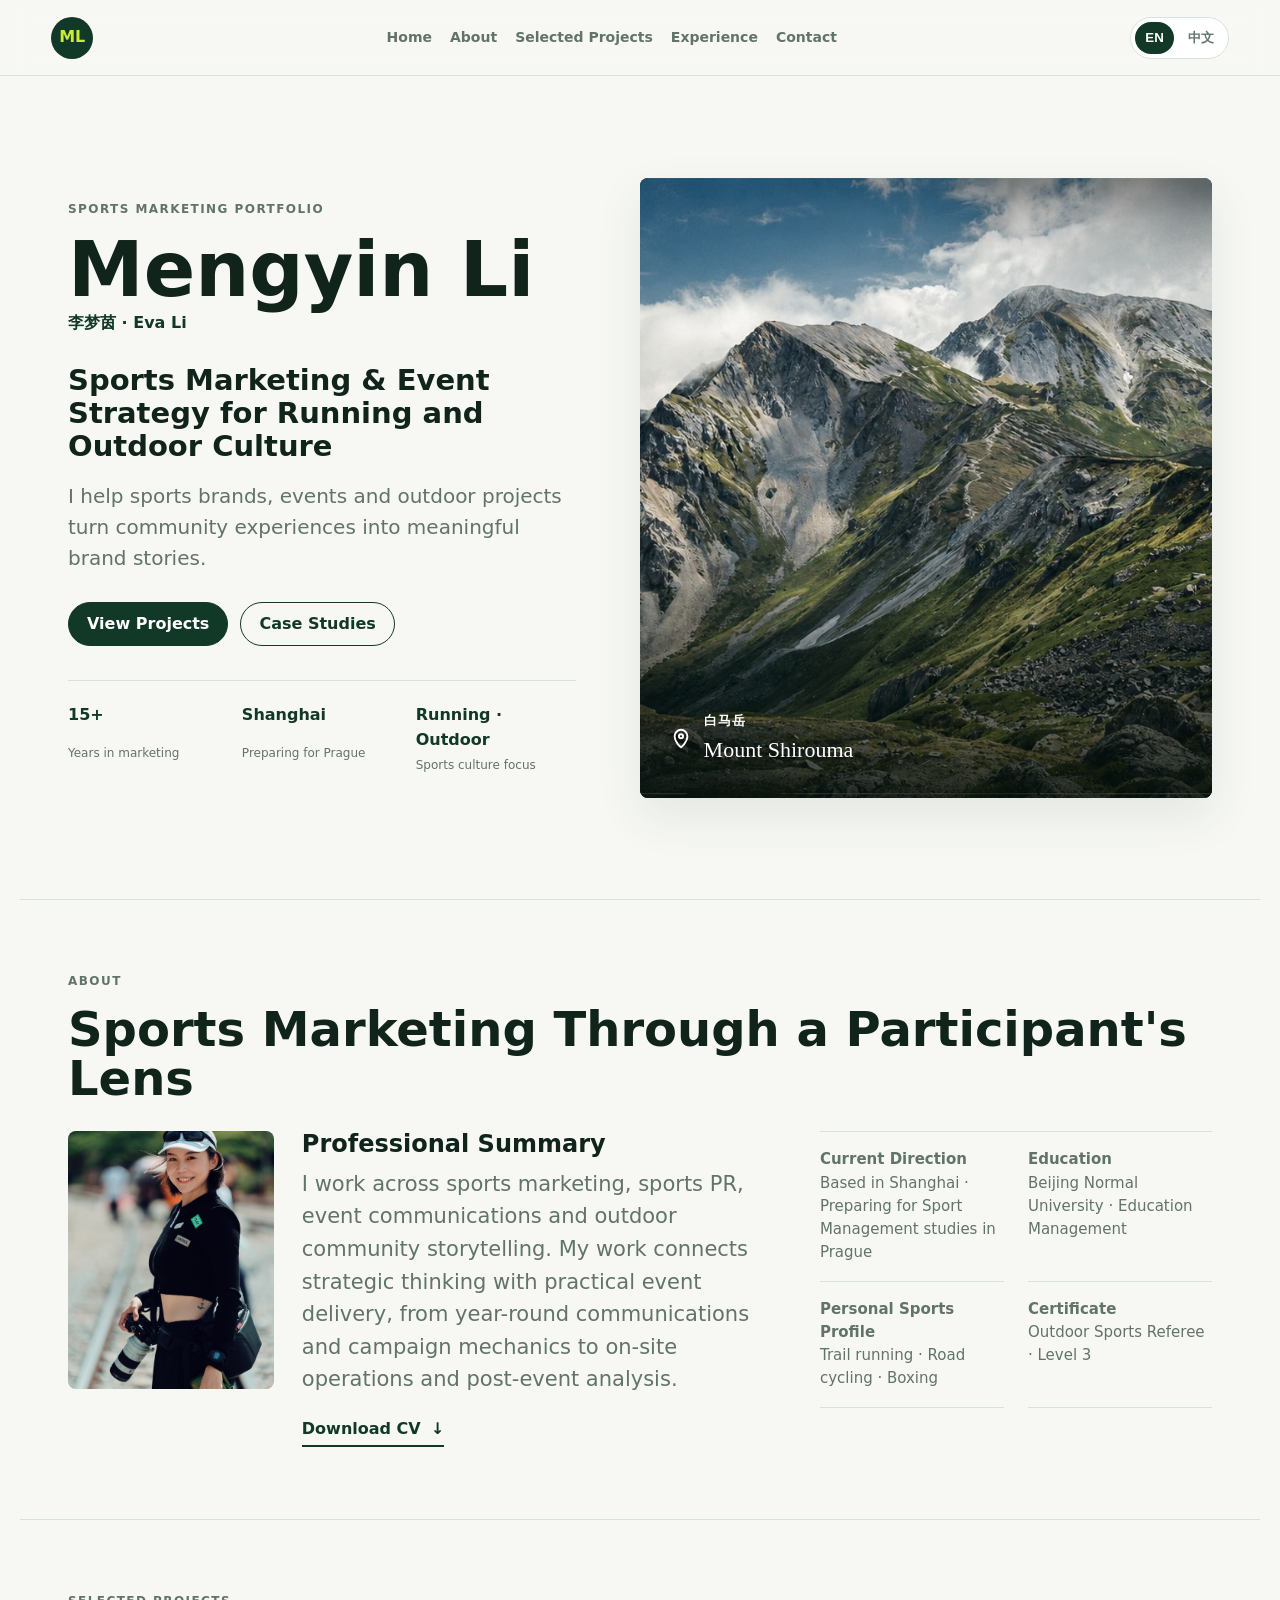
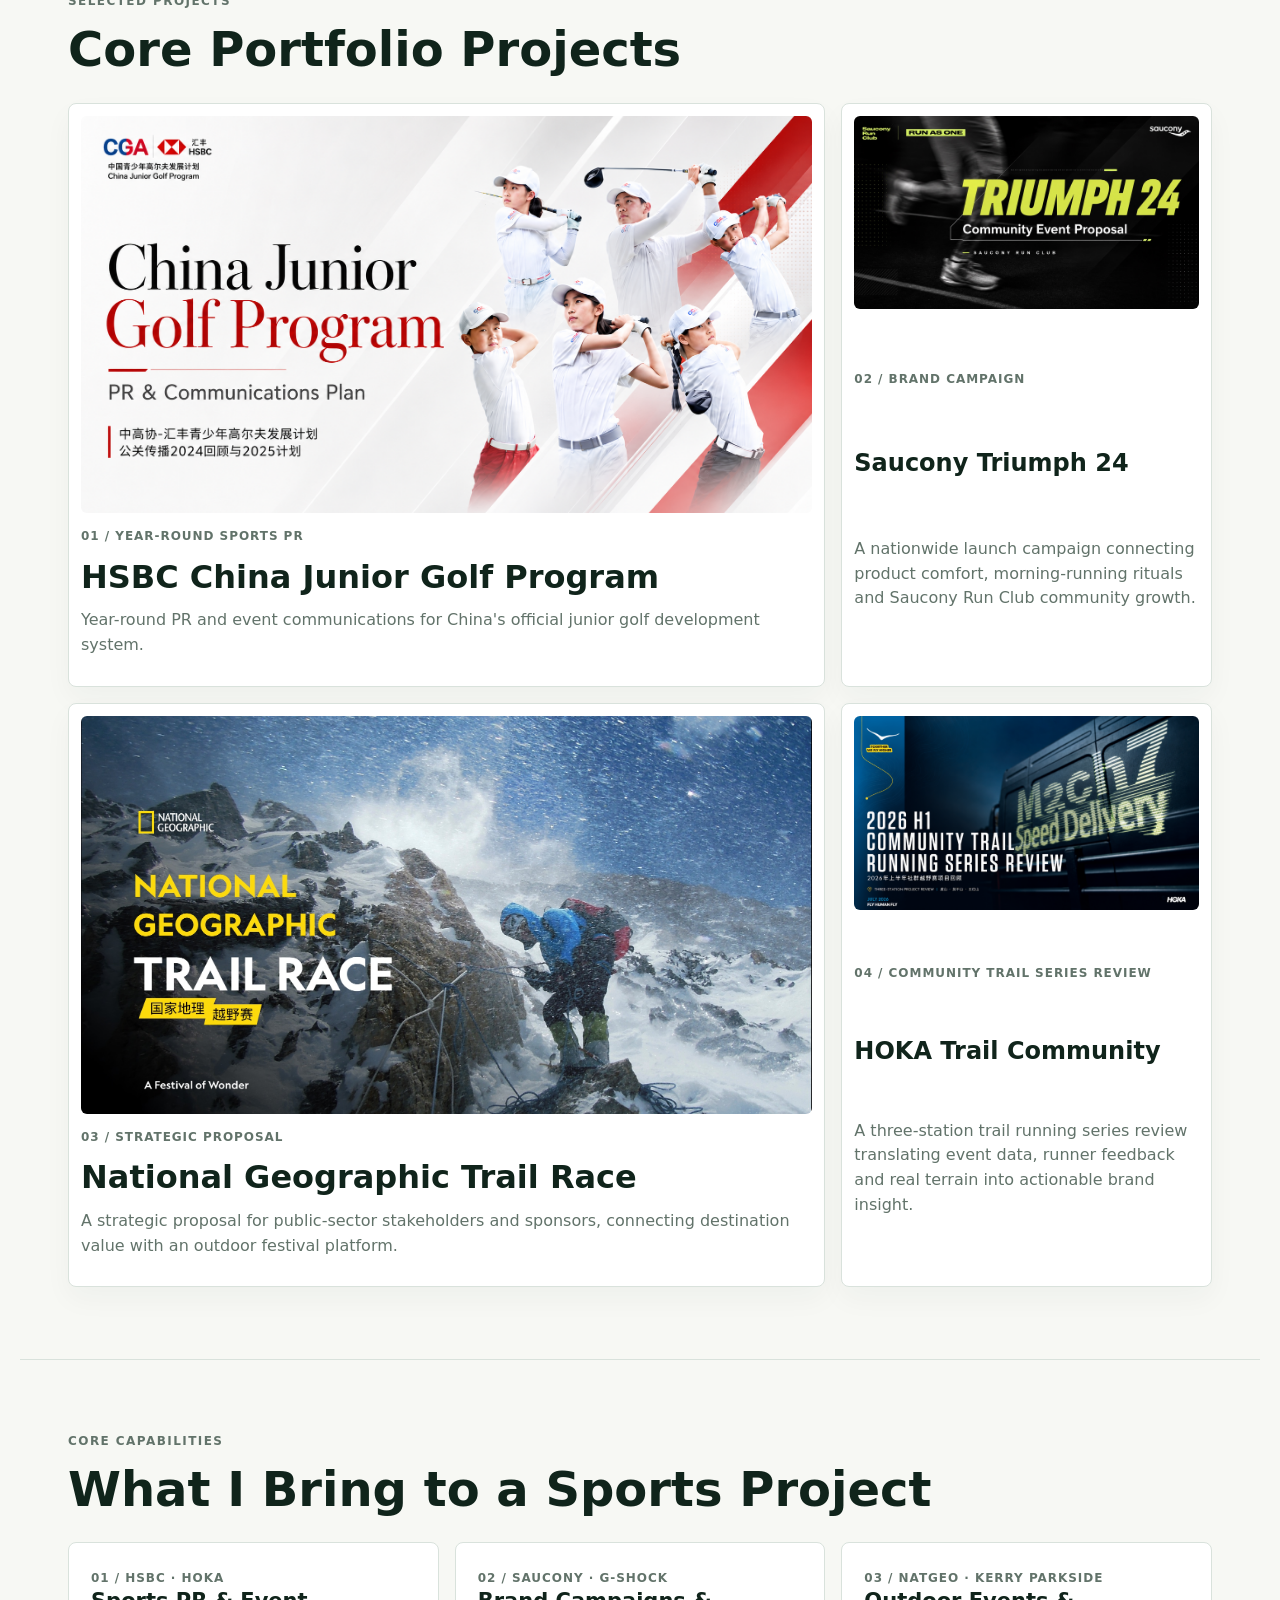
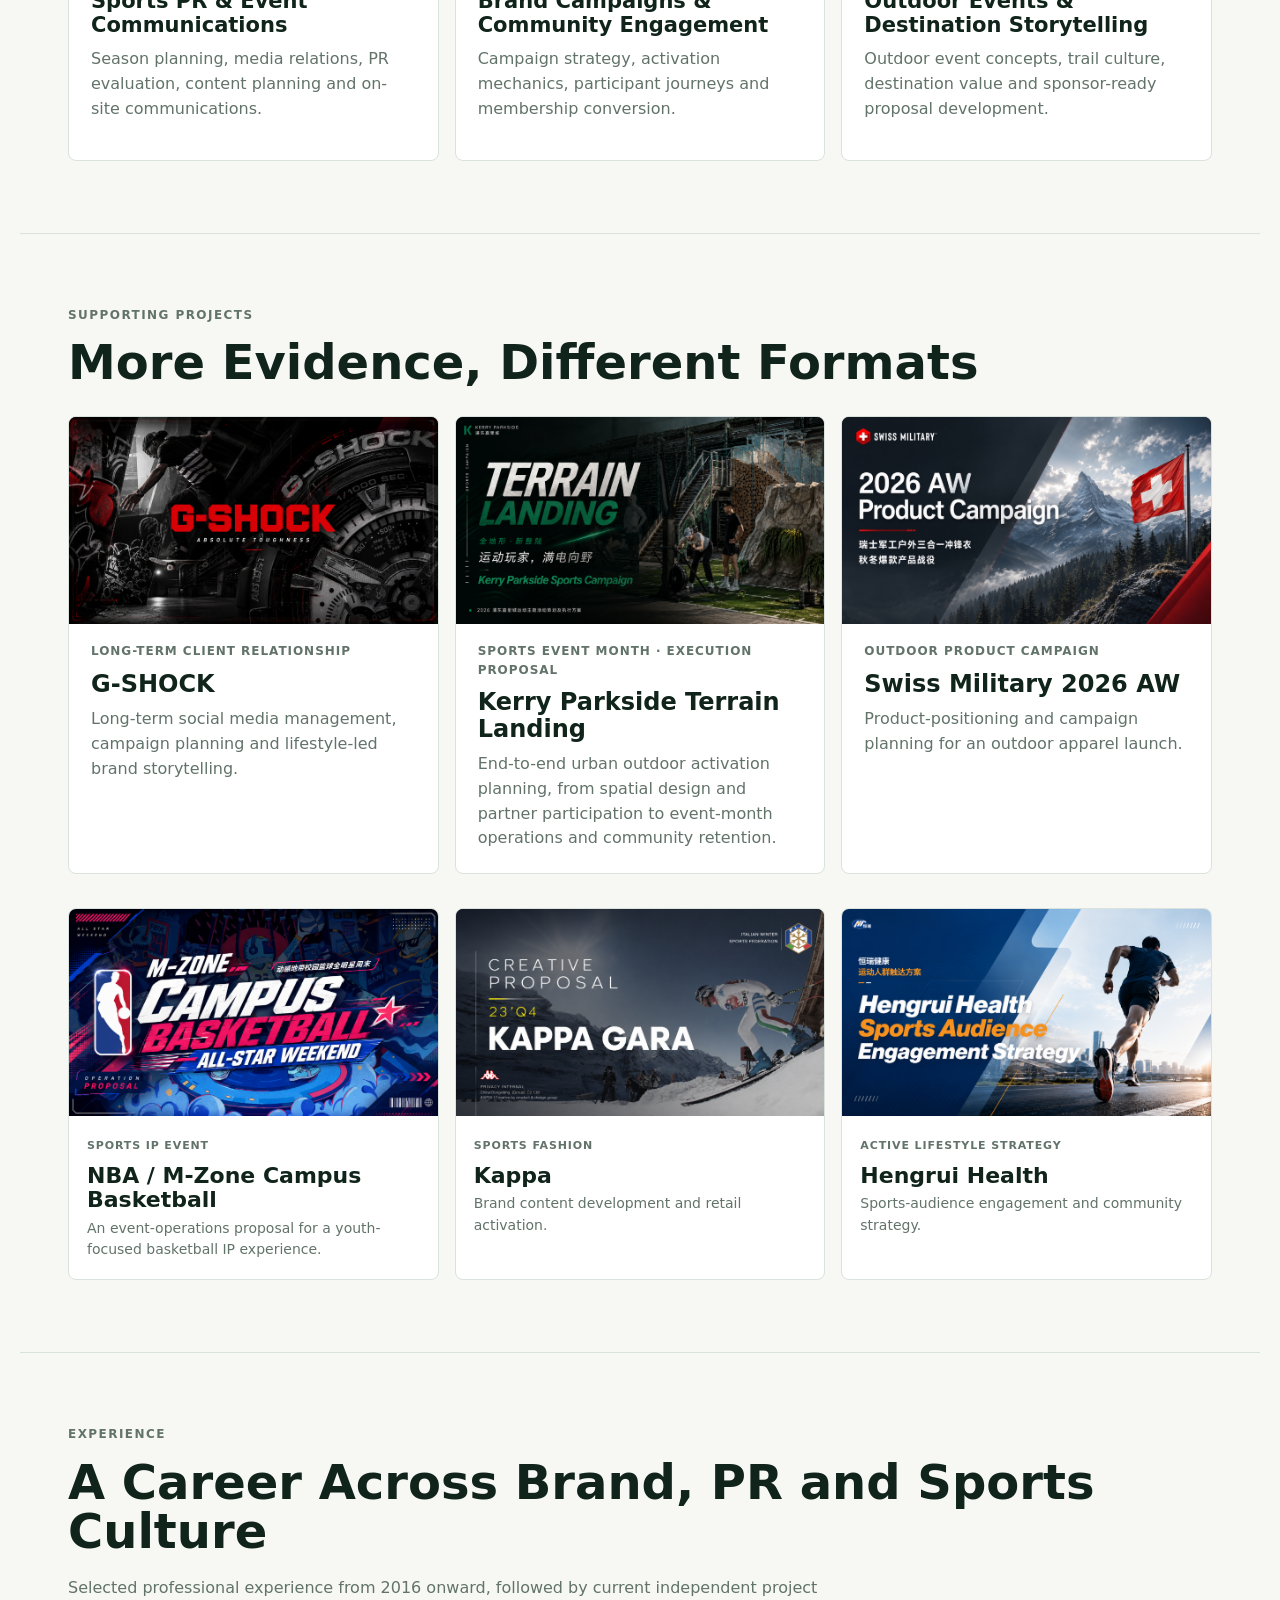
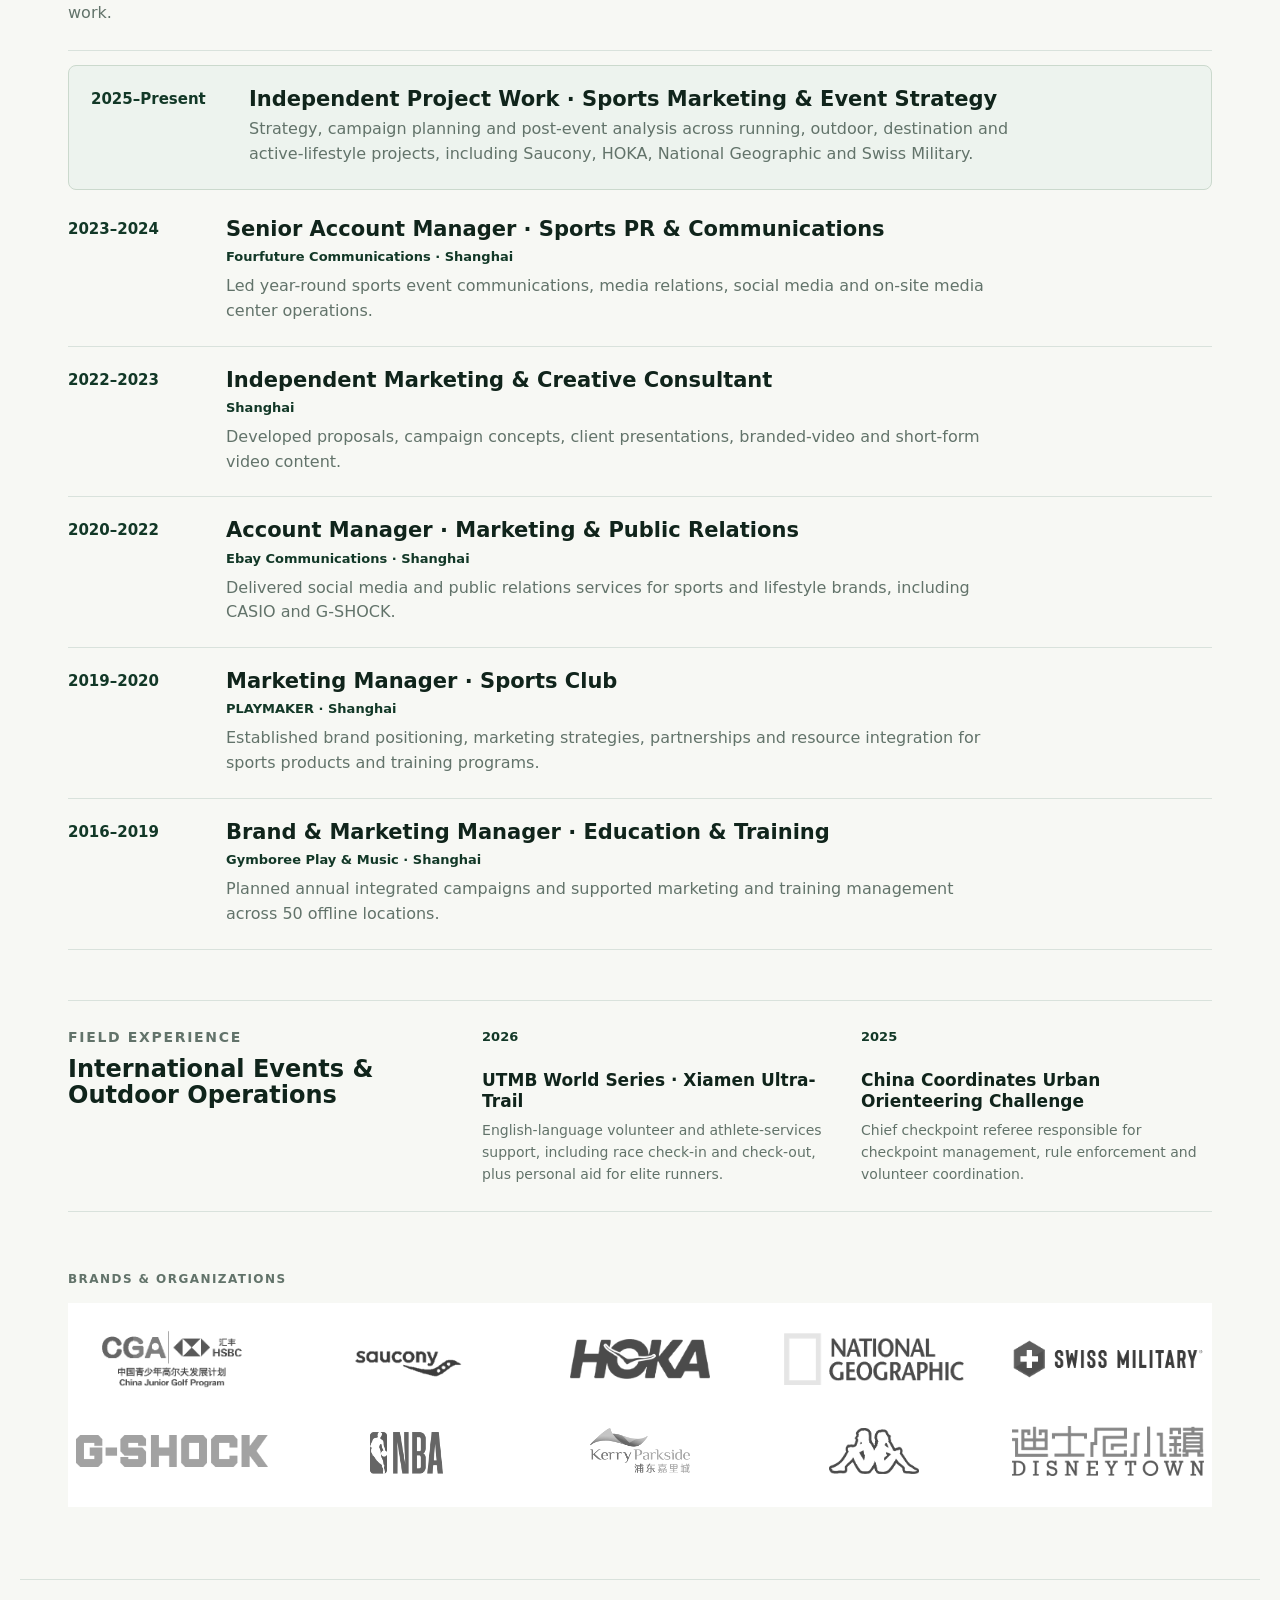
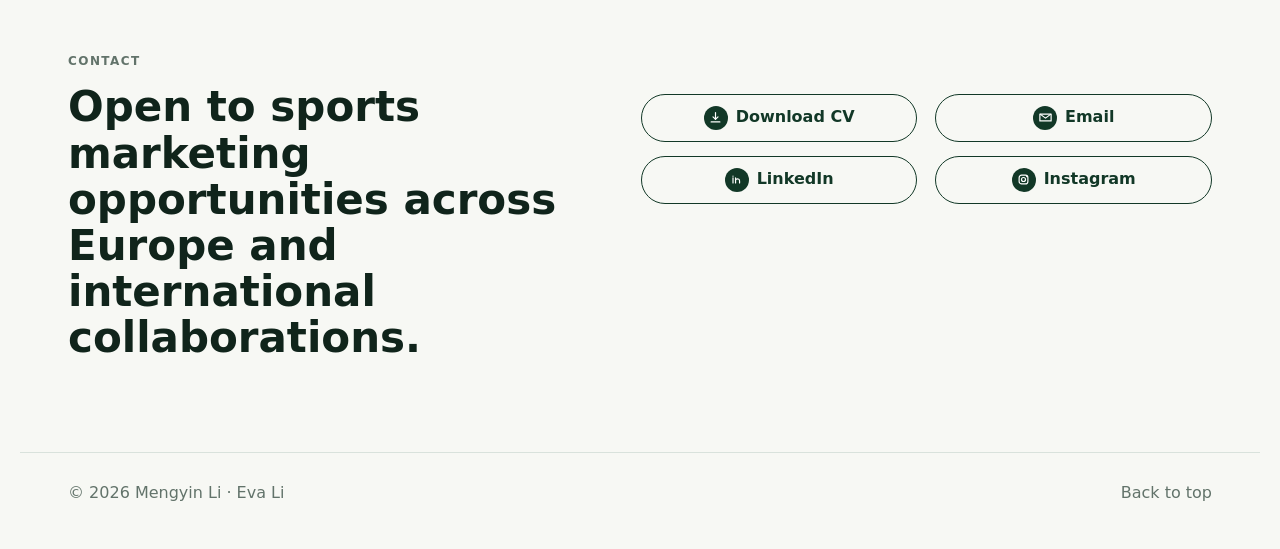
==== index.html @ 297772d2 "Publish sports marketing portfolio" ====
<!doctype html>
<html lang="en">
  <head>
    <meta charset="utf-8">
    <meta name="viewport" content="width=device-width, initial-scale=1">
    <title>Mengyin Li | Sports Marketing Portfolio</title>
    <meta name="description" content="Sports marketing and event strategy portfolio for Mengyin Li, focused on running, outdoor culture, sports PR and brand community storytelling.">
    <link rel="stylesheet" href="styles.css?v=polish21">
  </head>
  <body>
    <header class="site-header">
      <a class="brand" href="#home" aria-label="Mengyin Li portfolio home">ML</a>
      <nav class="nav" aria-label="Primary navigation">
        <a href="#home"><span class="lang-en-only">Home</span><span class="lang-zh-only">首页</span></a>
        <a href="#about"><span class="lang-en-only">About</span><span class="lang-zh-only">关于我</span></a>
        <a href="#projects"><span class="lang-en-only">Selected Projects</span><span class="lang-zh-only">精选项目</span></a>
        <a href="#experience"><span class="lang-en-only">Experience</span><span class="lang-zh-only">职业经历</span></a>
        <a href="#contact"><span class="lang-en-only">Contact</span><span class="lang-zh-only">联系</span></a>
      </nav>
      <div class="lang-switch" aria-label="Language switch">
        <button class="lang-button is-active" type="button" data-lang="en">EN</button>
        <button class="lang-button" type="button" data-lang="zh">中文</button>
      </div>
    </header>

    <main id="home">
      <section class="hero section">
        <div class="hero-copy">
          <p class="eyebrow lang-en-only">Sports Marketing Portfolio</p>
          <p class="eyebrow lang-zh-only">体育营销作品集</p>
          <h1 class="lang-en-only">Mengyin Li</h1>
          <h1 class="lang-zh-only">李梦茵</h1>
          <p class="name-alias lang-en-only">李梦茵 · Eva Li</p>
          <p class="name-alias lang-zh-only">Eva Li</p>
          <h2 class="lang-en-only">Sports Marketing &amp; Event Strategy for Running and Outdoor Culture</h2>
          <h2 class="lang-zh-only">面向跑步与户外文化的体育营销与赛事策略</h2>
          <p class="hero-intro lang-en-only">I help sports brands, events and outdoor projects turn community experiences into meaningful brand stories.</p>
          <p class="hero-intro lang-zh-only">我帮助体育品牌、赛事和户外项目，把社群体验转化为有意义的品牌故事。</p>
          <div class="hero-actions">
            <a class="button primary" href="#projects"><span class="lang-en-only">View Projects</span><span class="lang-zh-only">查看项目</span></a>
            <a class="button" href="case-studies.html"><span class="lang-en-only">Case Studies</span><span class="lang-zh-only">完整案例</span></a>
          </div>
          <div class="hero-facts" aria-label="Profile highlights">
            <span><strong>15+</strong><small class="lang-en-only">Years in marketing</small><small class="lang-zh-only">年营销传播经验</small></span>
            <span><strong class="lang-en-only">Shanghai</strong><strong class="lang-zh-only">上海</strong><small class="lang-en-only">Preparing for Prague</small><small class="lang-zh-only">准备前往布拉格</small></span>
            <span><strong class="lang-en-only">Running · Outdoor</strong><strong class="lang-zh-only">跑步 · 户外</strong><small class="lang-en-only">Sports culture focus</small><small class="lang-zh-only">体育文化方向</small></span>
          </div>
        </div>
        <div class="hero-visual" aria-label="Mount Shirouma outdoor landscape">
          <img src="assets/images/mount-shirouma-hero.jpg?v=shirouma-1" alt="Mountain landscape at Mount Shirouma">
          <div class="visual-location">
            <span class="location-pin" aria-hidden="true"><svg viewBox="0 0 24 24"><path d="M12 21s7-5.25 7-12A7 7 0 1 0 5 9c0 6.75 7 12 7 12Z"/><circle cx="12" cy="9" r="2.25"/></svg></span>
            <div><span>白马岳</span><strong>Mount Shirouma</strong></div>
          </div>
        </div>
      </section>

      <section class="section about" id="about">
        <div class="section-heading">
          <p class="eyebrow lang-en-only">About</p>
          <p class="eyebrow lang-zh-only">关于我</p>
          <h2 class="lang-en-only">Sports Marketing Through a Participant's Lens</h2>
          <h2 class="lang-zh-only">从参与者视角理解体育营销</h2>
        </div>
        <div class="about-grid">
          <figure class="about-portrait">
            <img src="assets/images/mengyin-li-portrait.jpg?v=outdoor-portrait1" alt="Mengyin Li outdoors wearing a running cap and carrying a camera">
          </figure>
          <div class="about-summary">
            <h3 class="lang-en-only">Professional Summary</h3><h3 class="lang-zh-only">职业简介</h3>
            <p class="lang-en-only">I work across sports marketing, sports PR, event communications and outdoor community storytelling. My work connects strategic thinking with practical event delivery, from year-round communications and campaign mechanics to on-site operations and post-event analysis.</p>
            <p class="lang-zh-only">我的工作覆盖体育营销、体育公关、赛事传播和户外社群叙事。我擅长把策略思考与真实活动体验连接起来，从全年传播规划、活动机制，到现场执行支持与赛后复盘分析。</p>
            <a class="text-link" href="assets/documents/Mengyin_Li_CV.pdf" download><span class="lang-en-only">Download CV</span><span class="lang-zh-only">下载英文 CV</span><span aria-hidden="true">↓</span></a>
          </div>
          <div class="profile-notes">
            <p><strong class="lang-en-only">Current Direction</strong><strong class="lang-zh-only">当前方向</strong><br><span class="lang-en-only">Based in Shanghai · Preparing for Sport Management studies in Prague</span><span class="lang-zh-only">目前常驻上海 · 准备赴布拉格攻读体育管理</span></p>
            <p><strong class="lang-en-only">Education</strong><strong class="lang-zh-only">教育背景</strong><br><span class="lang-en-only">Beijing Normal University · Education Management</span><span class="lang-zh-only">北京师范大学 · 教育管理</span></p>
            <p><strong class="lang-en-only">Personal Sports Profile</strong><strong class="lang-zh-only">个人运动档案</strong><br><span class="lang-en-only">Trail running · Road cycling · Boxing</span><span class="lang-zh-only">越野跑 · 公路骑行 · 拳击</span></p>
            <p><strong class="lang-en-only">Certificate</strong><strong class="lang-zh-only">专业证书</strong><br><span class="lang-en-only">Outdoor Sports Referee · Level 3</span><span class="lang-zh-only">三级户外运动裁判员</span></p>
          </div>
        </div>
      </section>

      <section class="section projects" id="projects">
        <div class="section-heading">
          <p class="eyebrow lang-en-only">Selected Projects</p>
          <p class="eyebrow lang-zh-only">精选项目</p>
          <h2 class="lang-en-only">Core Portfolio Projects</h2>
          <h2 class="lang-zh-only">核心作品项目</h2>
        </div>
        <div class="project-grid">
          <a class="project-card project-featured" href="case-studies.html#hsbc">
            <img class="project-visual" src="assets/covers/hsbc-junior-golf.png?v=hsbc-cover-2" alt="HSBC China Junior Golf Program PR and Communications Plan cover">
            <div class="project-meta">01 / Year-round Sports PR</div>
            <h3>HSBC China Junior Golf Program</h3>
            <p class="lang-en-only">Year-round PR and event communications for China's official junior golf development system.</p>
            <p class="lang-zh-only">围绕中国官方青少年高尔夫人才培养体系的全年公关与赛事传播。</p>
          </a>
          <a class="project-card project-compact" href="case-studies.html#saucony">
            <img class="project-visual" src="assets/covers/saucony-triumph-24.jpg" alt="Saucony Triumph 24 community event proposal cover">
            <div class="project-meta">02 / Brand Campaign</div>
            <h3>Saucony Triumph 24</h3>
            <p class="lang-en-only">A nationwide launch campaign connecting product comfort, morning-running rituals and Saucony Run Club community growth.</p>
            <p class="lang-zh-only">围绕新品上市，把舒适产品利益、晨跑和城市社群激活连接起来。</p>
          </a>
          <a class="project-card project-featured" href="case-studies.html#natgeo">
            <img class="project-visual" src="assets/covers/natgeo-trail-race.jpg" alt="National Geographic Trail Race proposal cover">
            <div class="project-meta">03 / Strategic Proposal</div>
            <h3>National Geographic Trail Race</h3>
            <p class="lang-en-only">A strategic proposal for public-sector stakeholders and sponsors, connecting destination value with an outdoor festival platform.</p>
            <p class="lang-zh-only">面向政府与潜在赞助商的概念提案，连接目的地价值和户外节 IP。</p>
          </a>
          <a class="project-card project-compact" href="case-studies.html#hoka">
            <img class="project-visual" src="assets/covers/hoka-trail-community.jpg?v=hoka-0727" alt="HOKA 2026 H1 Community Trail Running Series Review cover">
            <div class="project-meta">04 / Community Trail Series Review</div>
            <h3>HOKA Trail Community</h3>
            <p class="lang-en-only">A three-station trail running series review translating event data, runner feedback and real terrain into actionable brand insight.</p>
            <p class="lang-zh-only">三站越野跑系列复盘，把数据、跑者反馈与真实赛道体验转化为可执行的品牌洞察。</p>
          </a>
        </div>
      </section>

      <section class="section focus">
        <div class="section-heading compact-heading">
          <p class="eyebrow lang-en-only">Core Capabilities</p>
          <p class="eyebrow lang-zh-only">核心能力</p>
          <h2 class="lang-en-only">What I Bring to a Sports Project</h2>
          <h2 class="lang-zh-only">我能为体育项目贡献什么</h2>
        </div>
        <div class="focus-grid">
          <article>
            <span>01 / HSBC · HOKA</span>
            <h3 class="lang-en-only">Sports PR &amp; Event Communications</h3>
            <h3 class="lang-zh-only">体育公关与赛事传播</h3>
            <p class="lang-en-only">Season planning, media relations, PR evaluation, content planning and on-site communications.</p>
            <p class="lang-zh-only">赛季传播规划、媒体服务、PR 复盘、内容策划和赛事现场传播。</p>
          </article>
          <article>
            <span>02 / SAUCONY · G-SHOCK</span>
            <h3 class="lang-en-only">Brand Campaigns &amp; Community Engagement</h3>
            <h3 class="lang-zh-only">品牌 Campaign 与社群激活</h3>
            <p class="lang-en-only">Campaign strategy, activation mechanics, participant journeys and membership conversion.</p>
            <p class="lang-zh-only">Campaign 逻辑、活动机制、参与者旅程和会员转化思路。</p>
          </article>
          <article>
            <span>03 / NATGEO · KERRY PARKSIDE</span>
            <h3 class="lang-en-only">Outdoor Events &amp; Destination Storytelling</h3>
            <h3 class="lang-zh-only">户外活动与目的地叙事</h3>
            <p class="lang-en-only">Outdoor event concepts, trail culture, destination value and sponsor-ready proposal development.</p>
            <p class="lang-zh-only">户外活动概念、越野文化、目的地价值和赞助商提案逻辑。</p>
          </article>
        </div>
      </section>

      <section class="section supporting">
        <div class="section-heading">
          <p class="eyebrow lang-en-only">Supporting Projects</p>
          <p class="eyebrow lang-zh-only">补充项目</p>
          <h2 class="lang-en-only">More Evidence, Different Formats</h2>
          <h2 class="lang-zh-only">更多项目证据与能力延展</h2>
        </div>
        <div class="snapshot-grid">
          <article class="snapshot-card">
            <img class="snapshot-visual" src="assets/covers/gshock-social-campaign.png?v=gshock-3" alt="G-SHOCK social campaign event visual">
            <span class="lang-en-only">Long-Term Client Relationship</span><span class="lang-zh-only">长期客户服务</span>
            <h3>G-SHOCK</h3>
            <p class="lang-en-only">Long-term social media management, campaign planning and lifestyle-led brand storytelling.</p>
            <p class="lang-zh-only">长期负责社交媒体运营、品牌活动策划与生活方式内容叙事。</p>
          </article>
          <article class="snapshot-card">
            <img class="snapshot-visual" src="assets/covers/kerry-parkside-terrain-landing.png?v=kp-terrain-landing2" alt="Kerry Parkside Terrain Landing outdoor sports activation visual">
            <span class="lang-en-only">Sports Event Month · Execution Proposal</span><span class="lang-zh-only">运动主题活动月 · 执行方案</span>
            <h3>Kerry Parkside Terrain Landing</h3>
            <p class="lang-en-only">End-to-end urban outdoor activation planning, from spatial design and partner participation to event-month operations and community retention.</p>
            <p class="lang-zh-only">完整的城市户外运动主题活动月方案，覆盖空间装置、品牌参与、活动运营与社群沉淀。</p>
          </article>
          <article class="snapshot-card">
            <img class="snapshot-visual" src="assets/covers/swiss-military-2026-aw.jpg" alt="Swiss Military 2026 AW Product Campaign cover">
            <span>Outdoor Product Campaign</span>
            <h3>Swiss Military 2026 AW</h3>
            <p class="lang-en-only">Product-positioning and campaign planning for an outdoor apparel launch.</p>
            <p class="lang-zh-only">围绕户外服装新品的产品定位与 campaign 策划。</p>
          </article>
        </div>
        <div class="snapshot-list" aria-label="Additional project list">
          <article class="snapshot-list-card snapshot-list-card--nba">
            <div class="snapshot-list-cover">
              <img src="assets/covers/nba-mzone-campus.png?v=nba-campus2" alt="NBA and M-Zone Campus Basketball All-Star Weekend proposal cover">
            </div>
            <div class="snapshot-list-content">
              <span class="lang-en-only">Sports IP Event</span><span class="lang-zh-only">体育 IP 活动</span>
              <h3>NBA / M-Zone Campus Basketball</h3>
              <p class="lang-en-only">An event-operations proposal for a youth-focused basketball IP experience.</p><p class="lang-zh-only">面向年轻人群的篮球 IP 活动运营方案。</p>
            </div>
          </article>
          <article class="snapshot-list-card snapshot-list-card--kappa">
            <div class="snapshot-list-cover">
              <img src="assets/covers/kappa-gara.png?v=kappa-gara1" alt="Kappa Gara creative proposal featuring Italian winter sports">
            </div>
            <div class="snapshot-list-content">
              <span class="lang-en-only">Sports Fashion</span><span class="lang-zh-only">运动时尚</span>
              <h3>Kappa</h3>
              <p class="lang-en-only">Brand content development and retail activation.</p><p class="lang-zh-only">品牌内容与零售激活</p>
            </div>
          </article>
          <article class="snapshot-list-card snapshot-list-card--hengrui">
            <div class="snapshot-list-cover"><img src="assets/covers/hengrui-sports-audience-strategy.png?v=hengrui-2" alt="Hengrui Health sports audience engagement strategy cover"></div>
            <div class="snapshot-list-content">
              <span class="lang-en-only">Active Lifestyle Strategy</span><span class="lang-zh-only">健康运动策略</span>
              <h3>Hengrui Health</h3>
              <p class="lang-en-only">Sports-audience engagement and community strategy.</p><p class="lang-zh-only">运动人群与社群运营策略</p>
            </div>
          </article>
        </div>
      </section>

      <section class="section experience" id="experience">
        <div class="section-heading">
          <p class="eyebrow lang-en-only">Experience</p>
          <p class="eyebrow lang-zh-only">职业经历</p>
          <h2 class="lang-en-only">A Career Across Brand, PR and Sports Culture</h2>
          <h2 class="lang-zh-only">横跨品牌、公关与体育文化的职业路径</h2>
        </div>
        <p class="timeline-note lang-en-only">Selected professional experience from 2016 onward, followed by current independent project work.</p>
        <p class="timeline-note lang-zh-only">以下为 2016 年以来的精选职业经历，以及目前持续开展的独立项目工作。</p>
        <div class="timeline">
          <article class="timeline-current"><time>2025–Present</time><div><h3 class="lang-en-only">Independent Project Work · Sports Marketing &amp; Event Strategy</h3><h3 class="lang-zh-only">独立项目 · 体育营销与赛事策略</h3><p class="lang-en-only">Strategy, campaign planning and post-event analysis across running, outdoor, destination and active-lifestyle projects, including Saucony, HOKA, National Geographic and Swiss Military.</p><p class="lang-zh-only">为跑步、户外、目的地和健康运动项目提供策略、campaign 策划与复盘分析，合作项目包括 Saucony、HOKA、National Geographic 与 Swiss Military。</p></div></article>
          <article><time>2023–2024</time><div><h3 class="lang-en-only">Senior Account Manager · Sports PR &amp; Communications</h3><h3 class="lang-zh-only">高级客户经理 · 体育公关与传播</h3><p class="company-line">Fourfuture Communications · Shanghai</p><p class="lang-en-only">Led year-round sports event communications, media relations, social media and on-site media center operations.</p><p class="lang-zh-only">负责全年体育赛事传播、媒体关系、社交媒体与赛事现场媒体中心运营。</p></div></article>
          <article><time>2022–2023</time><div><h3 class="lang-en-only">Independent Marketing &amp; Creative Consultant</h3><h3 class="lang-zh-only">独立营销与创意顾问</h3><p class="company-line">Shanghai</p><p class="lang-en-only">Developed proposals, campaign concepts, client presentations, branded-video and short-form video content.</p><p class="lang-zh-only">负责提案开发、campaign 策划、客户演示及品牌视频与短视频内容制作。</p></div></article>
          <article><time>2020–2022</time><div><h3 class="lang-en-only">Account Manager · Marketing &amp; Public Relations</h3><h3 class="lang-zh-only">客户经理 · 市场营销与公共关系</h3><p class="company-line">Ebay Communications · Shanghai</p><p class="lang-en-only">Delivered social media and public relations services for sports and lifestyle brands, including CASIO and G-SHOCK.</p><p class="lang-zh-only">负责体育及生活方式品牌的社交媒体与公关传播，包括 CASIO 与 G-SHOCK。</p></div></article>
          <article><time>2019–2020</time><div><h3 class="lang-en-only">Marketing Manager · Sports Club</h3><h3 class="lang-zh-only">市场经理 · 运动俱乐部</h3><p class="company-line">PLAYMAKER · Shanghai</p><p class="lang-en-only">Established brand positioning, marketing strategies, partnerships and resource integration for sports products and training programs.</p><p class="lang-zh-only">负责运动产品与培训项目的品牌定位、营销策略、合作伙伴和资源整合。</p></div></article>
          <article><time>2016–2019</time><div><h3 class="lang-en-only">Brand &amp; Marketing Manager · Education &amp; Training</h3><h3 class="lang-zh-only">品牌与市场经理 · 教育培训</h3><p class="company-line">Gymboree Play &amp; Music · Shanghai</p><p class="lang-en-only">Planned annual integrated campaigns and supported marketing and training management across 50 offline locations.</p><p class="lang-zh-only">负责年度整合营销 campaign，并为 50 家线下门店提供市场与培训管理支持。</p></div></article>
        </div>
        <div class="field-experience">
          <div class="field-heading"><p class="eyebrow lang-en-only">Field Experience</p><p class="eyebrow lang-zh-only">赛事现场经历</p><h3 class="lang-en-only">International Events &amp; Outdoor Operations</h3><h3 class="lang-zh-only">国际赛事与户外执行</h3></div>
          <article><time>2026</time><h4>UTMB World Series · Xiamen Ultra-Trail</h4><p class="lang-en-only">English-language volunteer and athlete-services support, including race check-in and check-out, plus personal aid for elite runners.</p><p class="lang-zh-only">担任英文志愿者及运动员服务支持，协助国际运动员签到、离场及精英跑者个人补给。</p></article>
          <article><time>2025</time><h4>China Coordinates Urban Orienteering Challenge</h4><p class="lang-en-only">Chief checkpoint referee responsible for checkpoint management, rule enforcement and volunteer coordination.</p><p class="lang-zh-only">担任主检查点裁判，负责点位管理、规则执行与志愿者协调。</p></article>
        </div>
        <div class="brand-heading">
          <p class="eyebrow lang-en-only">Brands &amp; Organizations</p>
          <p class="eyebrow lang-zh-only">服务过的品牌与组织</p>
        </div>
        <div class="brand-wall" aria-label="Brand list">
          <figure class="logo-program"><img src="assets/logos/hsbc-junior-golf.png" alt="China Junior Golf Program and HSBC"></figure>
          <figure><img src="assets/logos/saucony.png" alt="Saucony"></figure>
          <figure class="logo-hoka"><img src="assets/logos/hoka-transparent.png" alt="HOKA"></figure>
          <figure class="logo-wide"><img src="assets/logos/natgeo-whitebg.png" alt="National Geographic"></figure>
          <figure><img src="assets/logos/swiss-military.png" alt="Swiss Military"></figure>
          <figure><img src="assets/logos/gshock.png" alt="G-SHOCK"></figure>
          <figure><img src="assets/logos/nba.jpg" alt="NBA"></figure>
          <figure><img src="assets/logos/kerry-parkside-cropped.png" alt="Kerry Parkside"></figure>
          <figure><img src="assets/logos/kappa-transparent.png" alt="Kappa"></figure>
          <figure class="logo-wide"><img src="assets/logos/disneytown-cropped.png" alt="Disneytown"></figure>
        </div>
      </section>

      <section class="section contact" id="contact">
        <div>
          <p class="eyebrow lang-en-only">Contact</p>
          <p class="eyebrow lang-zh-only">联系</p>
          <h2 class="lang-en-only">Open to sports marketing opportunities across Europe and international collaborations.</h2>
          <h2 class="lang-zh-only">开放欧洲体育行业机会与国际项目合作。</h2>
        </div>
        <div class="contact-links">
          <a href="assets/documents/Mengyin_Li_CV.pdf" download aria-label="Download Mengyin Li CV">
            <span class="contact-icon" aria-hidden="true"><svg viewBox="0 0 24 24"><path d="M12 4v11m-4-4 4 4 4-4M5 19h14"/></svg></span><span class="lang-en-only">Download CV</span><span class="lang-zh-only">下载 CV</span>
          </a>
          <a href="mailto:mengyin0101@gmail.com" aria-label="Email Mengyin Li">
            <span class="contact-icon" aria-hidden="true"><svg viewBox="0 0 24 24"><path d="M3 6.5h18v11H3z"/><path d="m4 7 8 6 8-6"/></svg></span><span>Email</span>
          </a>
          <a href="https://www.linkedin.com/in/eva-li-729029106/" target="_blank" rel="noopener noreferrer" aria-label="Mengyin Li on LinkedIn">
            <span class="contact-icon" aria-hidden="true"><svg viewBox="0 0 24 24"><path d="M6.4 9.2v8.4M6.4 6.5v.1M10.5 17.6V9.2m0 3.7c.6-2.5 6.4-3 6.4 1v3.7"/></svg></span><span>LinkedIn</span>
          </a>
          <a href="https://www.instagram.com/evalievalievali/" target="_blank" rel="noopener noreferrer" aria-label="Eva Li on Instagram">
            <span class="contact-icon" aria-hidden="true"><svg viewBox="0 0 24 24"><rect x="5" y="5" width="14" height="14" rx="4"/><circle cx="12" cy="12" r="3.2"/><path d="M16.8 7.3h.01"/></svg></span><span>Instagram</span>
          </a>
        </div>
      </section>
    </main>

    <footer class="site-footer">
      <p>© <span id="year"></span> Mengyin Li · Eva Li</p>
      <a href="#home">Back to top</a>
    </footer>
    <script src="script.js?v=hoka-0727"></script>
  </body>
</html>
---- styles.css ----
:root {
  --bg: #f7f8f4;
  --panel: #ffffff;
  --ink: #10241b;
  --muted: #62736a;
  --line: #d9e2dc;
  --green: #123827;
  --lime: #c9ec38;
  --yellow: #f5d629;
  --red: #d71920;
  --shadow: 0 18px 48px rgba(18, 56, 39, 0.09);
}

* {
  box-sizing: border-box;
}

html {
  scroll-behavior: smooth;
}

body {
  margin: 0;
  background: var(--bg);
  color: var(--ink);
  font-family: Inter, ui-sans-serif, system-ui, -apple-system, BlinkMacSystemFont, "Segoe UI", sans-serif;
  line-height: 1.55;
}

a {
  color: inherit;
  text-decoration: none;
}

img {
  max-width: 100%;
}

.lang-zh-only {
  display: none;
}

body.is-zh .lang-en-only {
  display: none;
}

body.is-zh .lang-zh-only {
  display: revert;
}

.site-header {
  position: sticky;
  top: 0;
  z-index: 10;
  display: grid;
  grid-template-columns: auto 1fr auto;
  gap: 24px;
  align-items: center;
  min-height: 76px;
  padding: 16px clamp(18px, 4vw, 54px);
  border-bottom: 1px solid var(--line);
  background: color-mix(in srgb, var(--bg) 88%, transparent);
  backdrop-filter: blur(14px);
}

.brand {
  display: grid;
  width: 42px;
  height: 42px;
  place-items: center;
  border-radius: 50%;
  background: var(--green);
  color: var(--lime);
  font-weight: 900;
}

.nav {
  display: flex;
  gap: 18px;
  justify-content: center;
  color: var(--muted);
  font-size: 14px;
  font-weight: 760;
}

.nav a:hover {
  color: var(--green);
}

.lang-switch {
  display: flex;
  gap: 4px;
  padding: 4px;
  border: 1px solid var(--line);
  border-radius: 999px;
  background: var(--panel);
}

.lang-button {
  border: 0;
  border-radius: 999px;
  padding: 7px 10px;
  background: transparent;
  color: var(--muted);
  cursor: pointer;
  font-weight: 800;
}

.lang-button.is-active {
  background: var(--green);
  color: white;
}

.section {
  max-width: 1240px;
  margin: 0 auto;
  padding: 72px clamp(18px, 4vw, 48px);
  border-bottom: 1px solid var(--line);
}

.eyebrow {
  margin: 0 0 14px;
  color: var(--muted);
  font-size: 12px;
  font-weight: 860;
  letter-spacing: 0.12em;
  text-transform: uppercase;
}

h1,
h2,
h3,
p {
  margin-top: 0;
}

h1 {
  margin-bottom: 4px;
  font-size: 76px;
  line-height: 0.98;
  letter-spacing: 0;
}

h2 {
  margin-bottom: 18px;
  font-size: 48px;
  line-height: 1.03;
  letter-spacing: 0;
  text-wrap: pretty;
}

h3 {
  margin-bottom: 10px;
  font-size: 24px;
  line-height: 1.1;
}

p {
  color: var(--muted);
}

.hero {
  display: grid;
  grid-template-columns: minmax(0, 0.94fr) minmax(430px, 1.06fr);
  gap: 64px;
  align-items: center;
  min-height: calc(100svh - 76px);
}

.name-alias {
  margin-bottom: 28px;
  color: var(--green);
  font-weight: 820;
}

.hero h2 {
  max-width: 620px;
  font-size: 29px;
  line-height: 1.14;
  text-wrap: pretty;
}

.hero-intro {
  max-width: 590px;
  font-size: 20px;
  line-height: 1.55;
}

.hero-actions,
.contact-links {
  display: flex;
  flex-wrap: wrap;
  gap: 12px;
  margin-top: 28px;
}

.button,
.contact-links a {
  display: inline-flex;
  min-height: 44px;
  align-items: center;
  border: 1px solid var(--green);
  border-radius: 999px;
  padding: 0 18px;
  color: var(--green);
  font-weight: 840;
}

.button.primary,
.contact-links a:hover {
  background: var(--green);
  color: white;
}

.contact-icon {
  display: inline-grid;
  width: 24px;
  height: 24px;
  margin-right: 8px;
  place-items: center;
  border-radius: 50%;
  background: var(--green);
  color: white;
  font-size: 12px;
  font-weight: 900;
}

.contact-icon svg {
  width: 15px;
  height: 15px;
  fill: none;
  stroke: currentColor;
  stroke-width: 1.9;
  stroke-linecap: round;
  stroke-linejoin: round;
}

.contact-links a:hover .contact-icon {
  background: white;
  color: var(--green);
}

.hero-visual {
  position: relative;
  min-height: 620px;
  overflow: hidden;
  border-radius: 8px;
  background: #15271e;
  box-shadow: var(--shadow);
}

.hero-visual::after {
  content: "";
  position: absolute;
  inset: 0;
  background: linear-gradient(180deg, transparent 55%, rgba(4, 14, 9, 0.68));
}

.hero-visual img {
  position: absolute;
  inset: 0;
  width: 100%;
  height: 100%;
  object-fit: cover;
  object-position: center center;
}

.visual-location {
  position: absolute;
  left: 30px;
  bottom: 30px;
  display: flex;
  align-items: center;
  gap: 12px;
  color: white;
  z-index: 1;
}

.location-pin {
  display: grid;
  place-items: center;
  width: 22px;
  height: 22px;
}

.location-pin svg {
  width: 22px;
  height: 22px;
  fill: none;
  stroke: currentColor;
  stroke-width: 2.1;
  stroke-linecap: round;
  stroke-linejoin: round;
}

.visual-location div {
  display: grid;
  gap: 2px;
}

.visual-location span:not(.location-pin) {
  font-size: 13px;
  font-weight: 700;
  letter-spacing: 0.08em;
}

.visual-location strong {
  font-family: Georgia, 'Times New Roman', serif;
  font-size: 22px;
  font-weight: 500;
  letter-spacing: 0;
}

.positioning,
.contact {
  display: grid;
  grid-template-columns: 0.8fr 1fr;
  gap: 36px;
  align-items: start;
}

.contact {
  grid-template-columns: 1fr 1.08fr;
  gap: 44px;
}

.contact h2 {
  max-width: 610px;
  font-size: 42px;
  line-height: 1.1;
  text-wrap: pretty;
}

.contact .contact-links {
  display: grid;
  grid-template-columns: repeat(2, minmax(0, 1fr));
  align-content: start;
  gap: 14px 18px;
  margin-top: 42px;
}

.contact .contact-links a {
  justify-content: center;
  min-height: 48px;
  padding: 0 16px;
  white-space: nowrap;
}

.positioning p,
.about-grid p {
  font-size: 21px;
}

.hero-facts {
  display: grid;
  grid-template-columns: repeat(3, minmax(0, 1fr));
  gap: 14px;
  margin-top: 34px;
  padding-top: 22px;
  border-top: 1px solid var(--line);
}

.hero-facts span {
  display: grid;
  gap: 3px;
}

.hero-facts strong {
  color: var(--green);
  font-size: 16px;
}

.hero-facts small {
  color: var(--muted);
  font-size: 12px;
}

.section-heading {
  margin-bottom: 28px;
}

.focus-grid,
.project-grid,
.snapshot-grid,
.case-grid,
.material-grid {
  display: grid;
  grid-template-columns: repeat(3, minmax(0, 1fr));
  gap: 16px;
}

.focus-grid article,
.snapshot-grid article,
.case-grid section {
  border: 1px solid var(--line);
  border-radius: 8px;
  padding: 22px;
  background: var(--panel);
}

.focus-grid span,
.snapshot-grid span,
.project-meta,
.case-index small {
  color: var(--muted);
  font-size: 12px;
  font-weight: 860;
  letter-spacing: 0.08em;
  text-transform: uppercase;
}

.project-grid {
  grid-template-columns: repeat(12, minmax(0, 1fr));
}

.project-card {
  display: grid;
  gap: 14px;
  border: 1px solid var(--line);
  border-radius: 8px;
  padding: 12px;
  background: var(--panel);
  box-shadow: 0 12px 28px rgba(18, 56, 39, 0.04);
  transition: transform 180ms ease, box-shadow 180ms ease, border-color 180ms ease;
}

.project-featured {
  grid-column: span 8;
}

.project-compact {
  grid-column: span 4;
}

.project-featured h3 {
  font-size: 32px;
  line-height: 1.08;
}

.focus-grid h3 {
  font-size: 21px;
  line-height: 1.12;
  text-wrap: pretty;
}

.project-featured .project-visual {
  aspect-ratio: 16 / 8.7;
  object-fit: cover;
}

.project-compact .project-visual {
  aspect-ratio: 16 / 9;
}

.project-card:hover,
.case-index a:hover {
  border-color: var(--line);
  box-shadow: 0 18px 32px rgba(18, 56, 39, 0.12);
  transform: translateY(-3px);
}

.project-visual,
.case-cover {
  display: block;
  width: 100%;
  aspect-ratio: 16 / 9;
  border-radius: 6px;
  background: #101510;
  object-fit: cover;
  object-position: center;
}

.project-card h3,
.snapshot-grid h3 {
  margin-bottom: 0;
}

.snapshot-card {
  display: grid;
  align-content: start;
  gap: 10px;
  transition: box-shadow 180ms ease, transform 180ms ease;
}

.snapshot-card:hover {
  box-shadow: 0 18px 32px rgba(18, 56, 39, 0.1);
  transform: translateY(-3px);
}

.snapshot-card p {
  margin-bottom: 0;
}

.snapshot-visual {
  display: block;
  width: calc(100% + 44px);
  max-width: none;
  aspect-ratio: 16 / 9;
  margin: -22px -22px 8px;
  border-radius: 7px 7px 0 0;
  background: #101510;
  object-fit: contain;
  object-position: center;
}

.snapshot-list {
  display: grid;
  grid-template-columns: repeat(3, minmax(0, 1fr));
  gap: 16px;
  margin-top: 34px;
}

.snapshot-list-card {
  overflow: hidden;
  border: 1px solid var(--line);
  border-radius: 8px;
  background: var(--panel);
  transition: border-color 180ms ease, box-shadow 180ms ease, transform 180ms ease;
}

.snapshot-list-cover {
  position: relative;
  aspect-ratio: 16 / 9;
  overflow: hidden;
  background: var(--green);
}

.snapshot-list-cover img {
  display: block;
  width: 100%;
  height: 100%;
  object-fit: cover;
  transition: transform 280ms ease;
}

.snapshot-list-card--kappa img {
  object-position: center 42%;
}

.snapshot-list-content {
  padding: 16px 18px 18px;
}

.snapshot-list-card:hover {
  transform: translateY(-3px);
  border-color: var(--line);
  box-shadow: 0 14px 30px rgba(18, 48, 37, 0.12);
}

.snapshot-list-card:hover .snapshot-list-cover img {
  transform: scale(1.035);
}

.snapshot-list span {
  color: var(--muted);
  font-size: 11px;
  font-weight: 850;
  letter-spacing: 0.08em;
  text-transform: uppercase;
}

.snapshot-list h3 {
  margin: 7px 0 5px;
  font-size: 22px;
}

.snapshot-list p {
  margin-bottom: 0;
  font-size: 14px;
  line-height: 1.55;
}

.about-grid {
  display: grid;
  grid-template-columns: minmax(180px, 0.42fr) minmax(0, 1fr) minmax(280px, 0.8fr);
  gap: 28px;
  align-items: start;
}

.about-portrait {
  aspect-ratio: 4 / 5;
  min-width: 0;
  margin: 0;
  overflow: hidden;
  border-radius: 8px;
  background: #d7e8f3;
}

.about-portrait img {
  display: block;
  width: 100%;
  height: 100%;
  object-fit: cover;
  object-position: center 38%;
}

.about-summary p {
  max-width: 620px;
}

.text-link {
  display: inline-flex;
  gap: 10px;
  align-items: center;
  padding-bottom: 4px;
  border-bottom: 2px solid var(--green);
  color: var(--green);
  font-weight: 850;
}

.profile-notes {
  display: grid;
  grid-template-columns: repeat(2, minmax(0, 1fr));
  gap: 0 24px;
  border-top: 1px solid var(--line);
}

.profile-notes p {
  margin: 0;
  padding: 16px 0;
  border-bottom: 1px solid var(--line);
  font-size: 15px;
}

.timeline {
  display: grid;
  margin-bottom: 62px;
  border-top: 1px solid var(--line);
}

.timeline-note {
  max-width: 760px;
  margin: -8px 0 24px;
}

.timeline article {
  display: grid;
  grid-template-columns: 130px minmax(0, 1fr);
  gap: 28px;
  padding: 22px 0;
  border-bottom: 1px solid var(--line);
}

.timeline .timeline-current {
  margin: 14px 0 6px;
  padding: 22px;
  border: 1px solid #cbd9cd;
  border-radius: 8px;
  background: #edf3ee;
}

.timeline time {
  color: var(--green);
  font-size: 15px;
  font-weight: 900;
}

.timeline h3 {
  margin-bottom: 6px;
  font-size: 21px;
}

.timeline p {
  max-width: 760px;
  margin-bottom: 0;
}

.timeline .company-line {
  margin-bottom: 7px;
  color: var(--green);
  font-size: 13px;
  font-weight: 820;
}

.field-experience {
  display: grid;
  grid-template-columns: 1.1fr repeat(2, minmax(0, 1fr));
  gap: 28px;
  margin: -12px 0 58px;
  padding: 26px 0;
  border-top: 1px solid var(--line);
  border-bottom: 1px solid var(--line);
}

.field-experience .eyebrow {
  margin-bottom: 7px;
}

.field-experience h3,
.field-experience h4 {
  margin-bottom: 8px;
}

.field-experience h4 {
  font-size: 17px;
  line-height: 1.25;
}

.field-experience time {
  display: block;
  margin-bottom: 7px;
  color: var(--green);
  font-size: 13px;
  font-weight: 900;
}

.field-experience p {
  margin-bottom: 0;
  font-size: 14px;
}

.brand-heading {
  margin-bottom: 12px;
}

.about-grid ul {
  margin: 0;
  border: 1px solid var(--line);
  border-radius: 8px;
  padding: 22px 22px 22px 40px;
  background: var(--panel);
  color: var(--muted);
}

.brand-wall {
  display: grid;
  grid-template-columns: repeat(5, minmax(0, 1fr));
  gap: 8px 26px;
  padding: 14px 0;
  background: #fff;
}

.brand-wall figure {
  display: grid;
  min-width: 0;
  min-height: 84px;
  margin: 0;
  place-items: center;
  padding: 10px 8px;
}

.brand-wall img {
  width: auto;
  max-width: 100%;
  height: 46px;
  object-fit: contain;
  filter: grayscale(1) contrast(1.12);
  opacity: 0.76;
  transition: filter 180ms ease, opacity 180ms ease, transform 180ms ease;
}

.brand-wall .logo-program img {
  height: 58px;
}

.brand-wall .logo-hoka img {
  height: 40px;
}

.brand-wall .logo-wide img {
  height: 52px;
}

.brand-wall figure:hover img {
  filter: none;
  opacity: 1;
  transform: scale(1.04);
}

.case-hero h1 {
  max-width: 980px;
  font-size: 58px;
  line-height: 1.03;
}

.case-hero-copy {
  max-width: 760px;
  font-size: 22px;
}

.case-index {
  display: grid;
  grid-template-columns: repeat(4, minmax(0, 1fr));
  gap: 12px;
  padding-top: 0;
}

.case-index a {
  display: grid;
  min-height: 96px;
  align-content: center;
  gap: 5px;
  border: 1px solid var(--line);
  border-radius: 8px;
  padding: 16px;
  background: var(--panel);
  transition: border-color 180ms ease, box-shadow 180ms ease, background 180ms ease, transform 180ms ease;
}

.case-index a.is-current {
  border-color: var(--green);
  background: #eaf1eb;
  box-shadow: 0 10px 22px rgba(18, 56, 39, 0.08);
}

.case-index a.is-current small {
  color: var(--green);
}

.case-index span {
  color: var(--green);
  font-weight: 950;
}

.case-index strong {
  overflow: hidden;
  color: var(--green);
  font-size: 19px;
  line-height: 1.1;
  text-overflow: ellipsis;
  white-space: nowrap;
}

.case-study {
  display: grid;
  grid-template-columns: minmax(280px, 420px) minmax(0, 1fr);
  gap: 28px 42px;
  scroll-margin-top: 112px;
}

.case-cover {
  position: sticky;
  top: 100px;
  align-self: start;
  box-shadow: var(--shadow);
}

.case-header {
  align-self: center;
}

.case-header h2 {
  margin-bottom: 14px;
  font-size: 40px;
  line-height: 1.08;
  text-wrap: balance;
}

.case-grid {
  grid-column: 2;
  grid-template-columns: repeat(2, minmax(0, 1fr));
}

.case-grid ul {
  margin: 0;
  padding-left: 20px;
  color: var(--muted);
}

body.is-zh .case-grid h3[data-zh] {
  font-size: 0;
}

body.is-zh .case-grid h3[data-zh]::after {
  content: attr(data-zh);
  font-size: 24px;
}

.case-evidence {
  grid-column: 1 / -1;
  margin-top: 20px;
  padding-top: 34px;
  border-top: 1px solid var(--line);
}

.case-next {
  grid-column: 1 / -1;
  display: flex;
  align-items: center;
  justify-content: space-between;
  gap: 20px;
  margin-top: 4px;
  padding: 18px 0 2px;
  border-top: 1px solid var(--line);
  color: var(--muted);
  font-size: 12px;
  font-weight: 850;
  letter-spacing: 0.08em;
  text-transform: uppercase;
}

.case-next a {
  display: inline-flex;
  align-items: center;
  gap: 14px;
  color: var(--green);
  letter-spacing: 0;
  text-transform: none;
}

.case-next a strong {
  font-size: 17px;
}

.case-next a > span {
  display: grid;
  width: 28px;
  height: 28px;
  place-items: center;
  border: 1px solid var(--green);
  border-radius: 50%;
  font-size: 17px;
  line-height: 1;
  transition: background 180ms ease, color 180ms ease, transform 180ms ease;
}

.case-next a:hover > span {
  background: var(--green);
  color: white;
  transform: translateX(3px);
}

.case-results {
  grid-column: 1 / -1;
  display: grid;
  grid-template-columns: minmax(190px, 0.46fr) minmax(0, 1fr) minmax(0, 1fr);
  gap: 16px;
  margin-top: 4px;
  padding: 22px;
  border: 1px solid #d4dfd5;
  border-radius: 8px;
  background: #edf3ee;
}

.case-results-heading {
  display: grid;
  align-content: start;
  gap: 7px;
}

.case-results-heading .eyebrow,
.case-results-heading h3,
.case-results-period p {
  margin: 0;
}

.case-results-heading h3 {
  color: var(--green);
  font-size: 24px;
  line-height: 1.15;
}

.case-results-period {
  padding-left: 16px;
  border-left: 1px solid #bfd0c1;
}

.case-results-period > p {
  color: var(--green);
  font-size: 12px;
  font-weight: 900;
  letter-spacing: 0.08em;
}

.case-results-metrics {
  display: grid;
  grid-template-columns: repeat(3, minmax(0, 1fr));
  gap: 10px;
  margin-top: 14px;
}

.case-results-metrics--four {
  grid-template-columns: repeat(4, minmax(0, 1fr));
}

.station-performance {
  grid-column: 1 / -1;
  display: grid;
  grid-template-columns: minmax(220px, 0.78fr) repeat(3, minmax(0, 1fr));
  gap: 12px;
  margin-top: 20px;
}

.station-performance-heading,
.station-performance article {
  border: 1px solid var(--line);
  border-radius: 8px;
  background: var(--panel);
}

.station-performance-heading {
  padding: 20px;
  background: #123827;
  color: white;
}

.station-performance-heading .eyebrow,
.station-performance-heading h3 {
  margin: 0;
}

.station-performance-heading .eyebrow {
  color: #c9ec38;
}

.station-performance-heading h3 {
  margin-top: 8px;
  font-size: 24px;
  line-height: 1.15;
}

.station-performance article {
  display: grid;
  align-content: start;
  gap: 6px;
  min-height: 202px;
  padding: 20px;
}

.station-performance .station-name {
  margin: 0 0 15px;
  color: var(--green);
  font-size: 16px;
  font-weight: 900;
}

.station-performance strong {
  color: var(--green);
  font-size: 21px;
  line-height: 1.1;
}

.station-performance article > span,
.station-performance small {
  color: var(--muted);
  font-size: 11px;
  line-height: 1.35;
}

.station-performance em {
  margin-top: 12px;
  color: #61790f;
  font-size: 18px;
  font-style: normal;
  font-weight: 900;
}

.campaign-idea {
  grid-column: 1 / -1;
  display: grid;
  grid-template-columns: minmax(230px, 0.75fr) repeat(2, minmax(0, 1fr));
  gap: 12px;
  margin-top: 22px;
}

.campaign-idea-heading,
.campaign-idea-card {
  border: 1px solid var(--line);
  border-radius: 8px;
}

.campaign-idea-heading {
  padding: 22px;
  background: #141914;
  color: white;
}

.campaign-idea-heading .eyebrow,
.campaign-idea-heading h3 {
  margin: 0;
}

.campaign-idea-heading .eyebrow {
  color: #d8f052;
}

.campaign-idea-heading h3 {
  margin-top: 9px;
  font-size: 24px;
  line-height: 1.15;
}

.campaign-idea-card {
  padding: 22px;
  background: var(--panel);
}

.campaign-idea-card > span {
  color: #647d11;
  font-size: 12px;
  font-weight: 900;
  letter-spacing: 0.1em;
}

.campaign-idea-card h4 {
  margin: 24px 0 8px;
  color: var(--green);
  font-size: 20px;
}

.campaign-idea-card p {
  margin: 0;
  color: var(--muted);
  font-size: 14px;
  line-height: 1.5;
}

.national-footprint {
  grid-column: 1 / -1;
  display: grid;
  grid-template-columns: minmax(250px, 0.65fr) minmax(0, 1.35fr);
  gap: 20px;
  margin-top: 22px;
  padding: 22px;
  border: 1px solid #d4dfd5;
  border-radius: 8px;
  background: #f4f7f3;
}

.national-footprint-heading .eyebrow,
.national-footprint-heading h3,
.national-footprint-heading p,
.national-footprint-note {
  margin: 0;
}

.national-footprint-heading h3 {
  margin-top: 8px;
  color: var(--green);
  font-size: 24px;
  line-height: 1.15;
}

.national-footprint-heading > p:last-child {
  margin-top: 12px;
  font-size: 14px;
  line-height: 1.5;
}

.city-metrics {
  display: grid;
  grid-template-columns: repeat(3, minmax(0, 1fr));
  gap: 10px;
}

.city-metrics div {
  display: grid;
  gap: 5px;
  min-height: 108px;
  padding: 14px;
  border: 1px solid #d5dfd6;
  border-radius: 6px;
  background: var(--panel);
}

.city-metrics strong {
  color: var(--green);
  font-size: 15px;
}

.city-metrics span {
  color: var(--muted);
  font-size: 11px;
  line-height: 1.35;
}

.city-metrics em {
  align-self: end;
  color: #607a10;
  font-size: 22px;
  font-style: normal;
  font-weight: 900;
}

.national-footprint-note {
  grid-column: 2;
  color: var(--muted);
  font-size: 11px;
}

.case-results-metrics div {
  display: grid;
  align-content: start;
  gap: 4px;
}

.case-results-metrics strong {
  color: var(--green);
  font-size: 26px;
  line-height: 1;
}

.case-results-metrics span {
  color: var(--muted);
  font-size: 11px;
  line-height: 1.35;
}

.proposal-framework {
  grid-column: 1 / -1;
  display: grid;
  grid-template-columns: minmax(210px, 0.65fr) repeat(3, minmax(0, 1fr));
  gap: 12px;
  margin-top: 4px;
}

.proposal-framework-heading,
.proposal-card,
.race-architecture {
  border: 1px solid var(--line);
  border-radius: 8px;
  background: var(--panel);
}

.proposal-framework-heading {
  display: grid;
  align-content: start;
  padding: 20px;
  background: var(--green);
  color: white;
}

.proposal-framework-heading .eyebrow,
.proposal-framework-heading h3 {
  margin: 0;
}

.proposal-framework-heading .eyebrow {
  color: #dce9de;
}

.proposal-framework-heading h3 {
  margin-top: 8px;
  font-size: 24px;
  line-height: 1.15;
}

.proposal-card {
  padding: 20px;
}

.proposal-card > span {
  color: var(--green);
  font-size: 12px;
  font-weight: 900;
}

.proposal-card h4 {
  margin: 24px 0 8px;
  color: var(--green);
  font-size: 19px;
}

.proposal-card p {
  margin: 0;
  color: var(--muted);
  font-size: 14px;
  line-height: 1.5;
}

.race-architecture {
  grid-column: 1 / -1;
  display: grid;
  grid-template-columns: minmax(170px, 0.45fr) repeat(3, minmax(0, 1fr));
  gap: 12px;
  margin-top: 12px;
  padding: 18px 20px;
}

.race-architecture > p {
  margin: 0;
  align-self: center;
}

.race-architecture > div {
  display: grid;
  gap: 5px;
  padding-left: 14px;
  border-left: 1px solid var(--line);
}

.race-architecture strong {
  color: var(--green);
  font-size: 22px;
}

.race-architecture span {
  color: var(--muted);
  font-size: 12px;
  line-height: 1.35;
}

.evidence-heading {
  display: grid;
  grid-template-columns: minmax(160px, 0.35fr) minmax(0, 1fr);
  gap: 20px;
  align-items: end;
  margin-bottom: 24px;
}

.evidence-heading .eyebrow,
.evidence-heading h3 {
  margin-bottom: 0;
}

.evidence-heading h3 {
  font-size: 34px;
}

.evidence-grid {
  display: grid;
  grid-template-columns: repeat(2, minmax(0, 1fr));
  gap: 26px 20px;
}

.evidence-grid figure {
  min-width: 0;
  margin: 0;
}

.evidence-grid img {
  display: block;
  width: 100%;
  aspect-ratio: 16 / 9;
  border-radius: 6px;
  background: #101510;
  object-fit: contain;
}

.evidence-grid figure > img {
  cursor: zoom-in;
  transition: filter 180ms ease, transform 180ms ease;
}

.evidence-grid figure:hover > img {
  filter: brightness(0.96);
  transform: translateY(-2px);
}

.evidence-grid figcaption {
  margin-top: 9px;
  color: var(--muted);
  font-size: 13px;
  line-height: 1.45;
}

.evidence-grid .media-wide {
  grid-column: 1 / -1;
}

.hoka-gallery {
  display: grid;
  grid-template-columns: 1.16fr repeat(3, minmax(0, 0.72fr));
  gap: 12px;
}

.hoka-gallery figure {
  min-width: 0;
  margin: 0;
}

.hoka-gallery img {
  display: block;
  width: 100%;
  height: 100%;
  min-height: 350px;
  border-radius: 6px;
  object-fit: cover;
  cursor: zoom-in;
  transition: filter 180ms ease, transform 180ms ease;
}

.hoka-gallery figure:hover img {
  filter: brightness(0.96);
  transform: translateY(-2px);
}

.hoka-gallery figcaption {
  margin-top: 8px;
  color: var(--muted);
  font-size: 13px;
  line-height: 1.45;
}

.hoka-gallery-primary {
  grid-row: span 1;
}

.hsbc-proof-grid {
  display: grid;
  grid-template-columns: repeat(4, minmax(0, 1fr));
  gap: 12px;
}

.hsbc-proof-grid article {
  min-height: 224px;
  padding: 20px;
  border: 1px solid var(--line);
  border-radius: 8px;
  background: var(--panel);
}

.hsbc-proof-grid article > span {
  color: var(--red);
  font-size: 12px;
  font-weight: 900;
}

.hsbc-proof-grid h4 {
  margin: 30px 0 10px;
  color: var(--green);
  font-size: 19px;
  line-height: 1.18;
}

.hsbc-proof-grid p {
  margin-bottom: 0;
  font-size: 14px;
  line-height: 1.55;
}

.hsbc-proof-results {
  background: #f9eeee !important;
}

.hsbc-proof-results h4 {
  margin-top: 16px;
}

.hsbc-proof-results p + p {
  margin-top: 12px;
}

.hsbc-proof-results strong {
  display: block;
  color: var(--red);
  font-size: 12px;
  letter-spacing: 0.06em;
}

.photo-pair {
  display: grid;
  grid-template-columns: repeat(2, minmax(0, 1fr));
  gap: 8px;
  height: clamp(300px, 42vw, 520px);
  overflow: hidden;
  border-radius: 6px;
  background: #101510;
}

.photo-pair img {
  height: 100%;
  aspect-ratio: auto;
  border-radius: 0;
  object-fit: cover;
}

.photo-pair img {
  cursor: zoom-in;
}

.image-lightbox {
  width: min(94vw, 1500px);
  max-width: none;
  max-height: 94vh;
  margin: auto;
  border: 0;
  border-radius: 8px;
  padding: 42px 18px 16px;
  background: #0d1712;
  color: white;
  box-shadow: 0 26px 80px rgba(0, 0, 0, 0.35);
}

.image-lightbox::backdrop {
  background: rgba(5, 12, 8, 0.82);
  backdrop-filter: blur(4px);
}

.image-lightbox img {
  display: block;
  width: 100%;
  max-height: 78vh;
  margin: 0 auto;
  object-fit: contain;
}

.image-lightbox p {
  margin: 12px 4px 0;
  color: rgba(255, 255, 255, 0.74);
  font-size: 13px;
}

.lightbox-close {
  position: absolute;
  top: 8px;
  right: 10px;
  display: grid;
  width: 32px;
  height: 32px;
  place-items: center;
  border: 0;
  border-radius: 50%;
  background: transparent;
  color: white;
  cursor: pointer;
  font-size: 27px;
  line-height: 1;
}

.lightbox-close:hover {
  background: rgba(255, 255, 255, 0.12);
}

.site-footer {
  display: flex;
  justify-content: space-between;
  gap: 20px;
  max-width: 1240px;
  margin: 0 auto;
  padding: 28px clamp(18px, 4vw, 48px);
  color: var(--muted);
}

@media (max-width: 980px) {
  .site-header,
  .hero,
  .positioning,
  .about-grid,
  .contact,
  .case-study {
    grid-template-columns: 1fr;
  }

  .nav {
    grid-column: 1 / -1;
    order: 3;
    justify-content: flex-start;
    overflow-x: auto;
  }

  .project-grid,
  .focus-grid,
  .snapshot-grid,
  .case-index,
  .case-grid,
  .evidence-grid,
  .evidence-heading {
    grid-template-columns: 1fr;
  }

  .evidence-grid .media-wide {
    grid-column: auto;
  }

  .case-results {
    grid-template-columns: 1fr;
  }

  .proposal-framework,
  .race-architecture,
  .campaign-idea,
  .national-footprint,
  .hsbc-proof-grid,
  .station-performance {
    grid-template-columns: 1fr;
  }

  .hoka-gallery {
    grid-template-columns: repeat(2, minmax(0, 1fr));
  }

  .hoka-gallery-primary {
    grid-column: 1 / -1;
  }

  .hoka-gallery-primary img {
    min-height: 460px;
  }

  .national-footprint-note {
    grid-column: auto;
  }

  .case-results-period {
    padding: 16px 0 0;
    border-top: 1px solid #bfd0c1;
    border-left: 0;
  }

  .race-architecture > div {
    padding: 14px 0 0;
    border-top: 1px solid var(--line);
    border-left: 0;
  }

  .brand-wall {
    grid-template-columns: repeat(3, minmax(0, 1fr));
  }

  .project-featured,
  .project-compact {
    grid-column: auto;
  }

  .snapshot-list {
    grid-template-columns: 1fr;
  }

  .field-experience {
    grid-template-columns: 1fr;
  }

  .case-cover,
  .case-grid {
    position: static;
    grid-column: auto;
  }

  .case-next {
    grid-column: 1 / -1;
  }
}

@media (max-width: 620px) {
  .section {
    padding-top: 54px;
    padding-bottom: 54px;
  }

  .hero {
    min-height: auto;
  }

  .hero-visual {
    min-height: 440px;
  }

  .visual-location {
    left: 22px;
    bottom: 22px;
  }

  .visual-location strong {
    font-size: 19px;
  }

  h1 {
    font-size: 52px;
  }

  h2 {
    font-size: 34px;
  }

  .hero h2 {
    font-size: 24px;
  }

  .contact h2 {
    font-size: 32px;
  }

  .contact .contact-links {
    grid-template-columns: 1fr;
    margin-top: 28px;
  }

  .contact .contact-links a:first-child {
    grid-column: auto;
  }

  .case-results-metrics--four {
    grid-template-columns: repeat(2, minmax(0, 1fr));
  }

  .city-metrics {
    grid-template-columns: repeat(2, minmax(0, 1fr));
  }

  .national-footprint-note {
    grid-column: auto;
  }

  .case-header h2 {
    font-size: 36px;
  }

  .case-next {
    align-items: flex-start;
    flex-direction: column;
    gap: 10px;
  }

  .case-next a strong {
    font-size: 16px;
  }

  .case-hero h1 {
    font-size: 40px;
  }

  .hoka-gallery {
    grid-template-columns: 1fr;
  }

  .hoka-gallery-primary {
    grid-column: auto;
  }

  .hoka-gallery img,
  .hoka-gallery-primary img {
    min-height: 380px;
  }

  .evidence-heading h3 {
    font-size: 28px;
  }

  .project-featured h3 {
    font-size: 27px;
  }

  .hero-facts,
  .profile-notes {
    grid-template-columns: 1fr;
  }

  .timeline article {
    grid-template-columns: 1fr;
    gap: 8px;
  }

  .brand-wall {
    grid-template-columns: repeat(2, minmax(0, 1fr));
  }

  .about-portrait {
    width: min(72vw, 280px);
  }
}
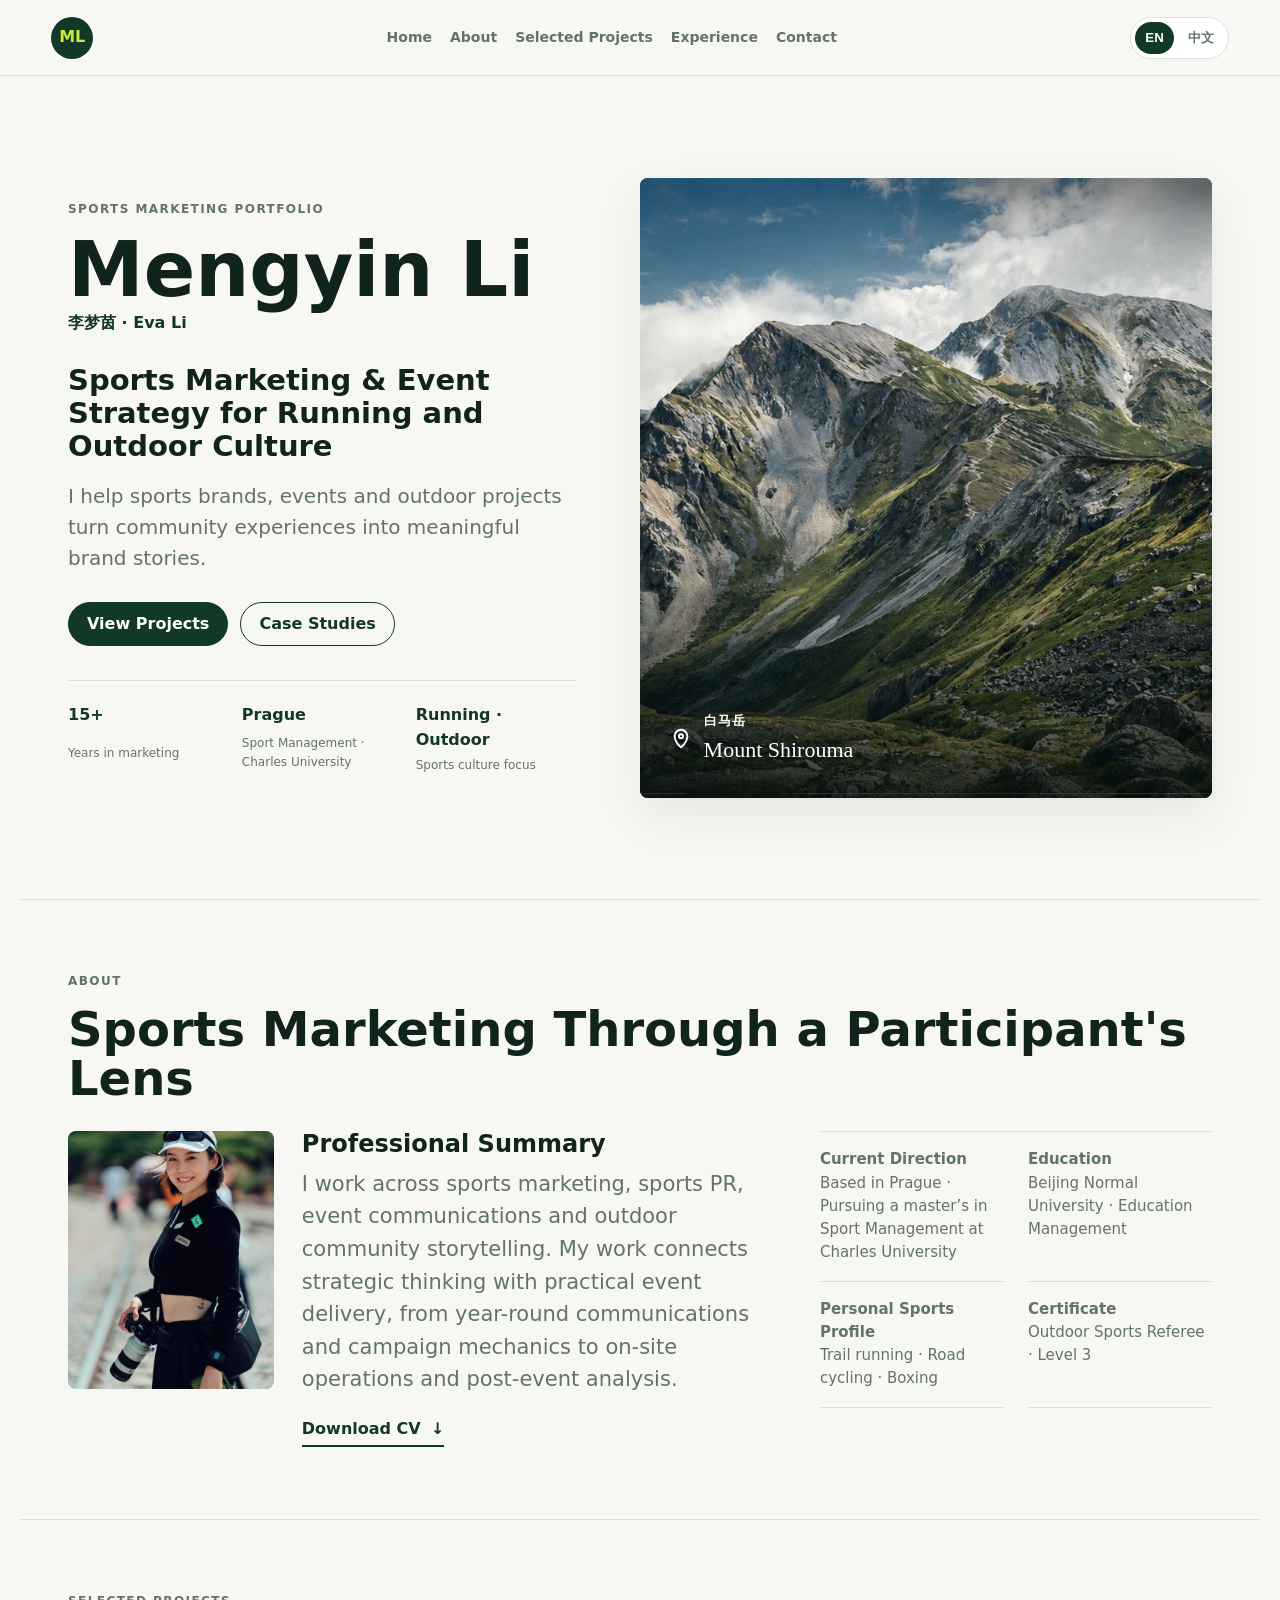
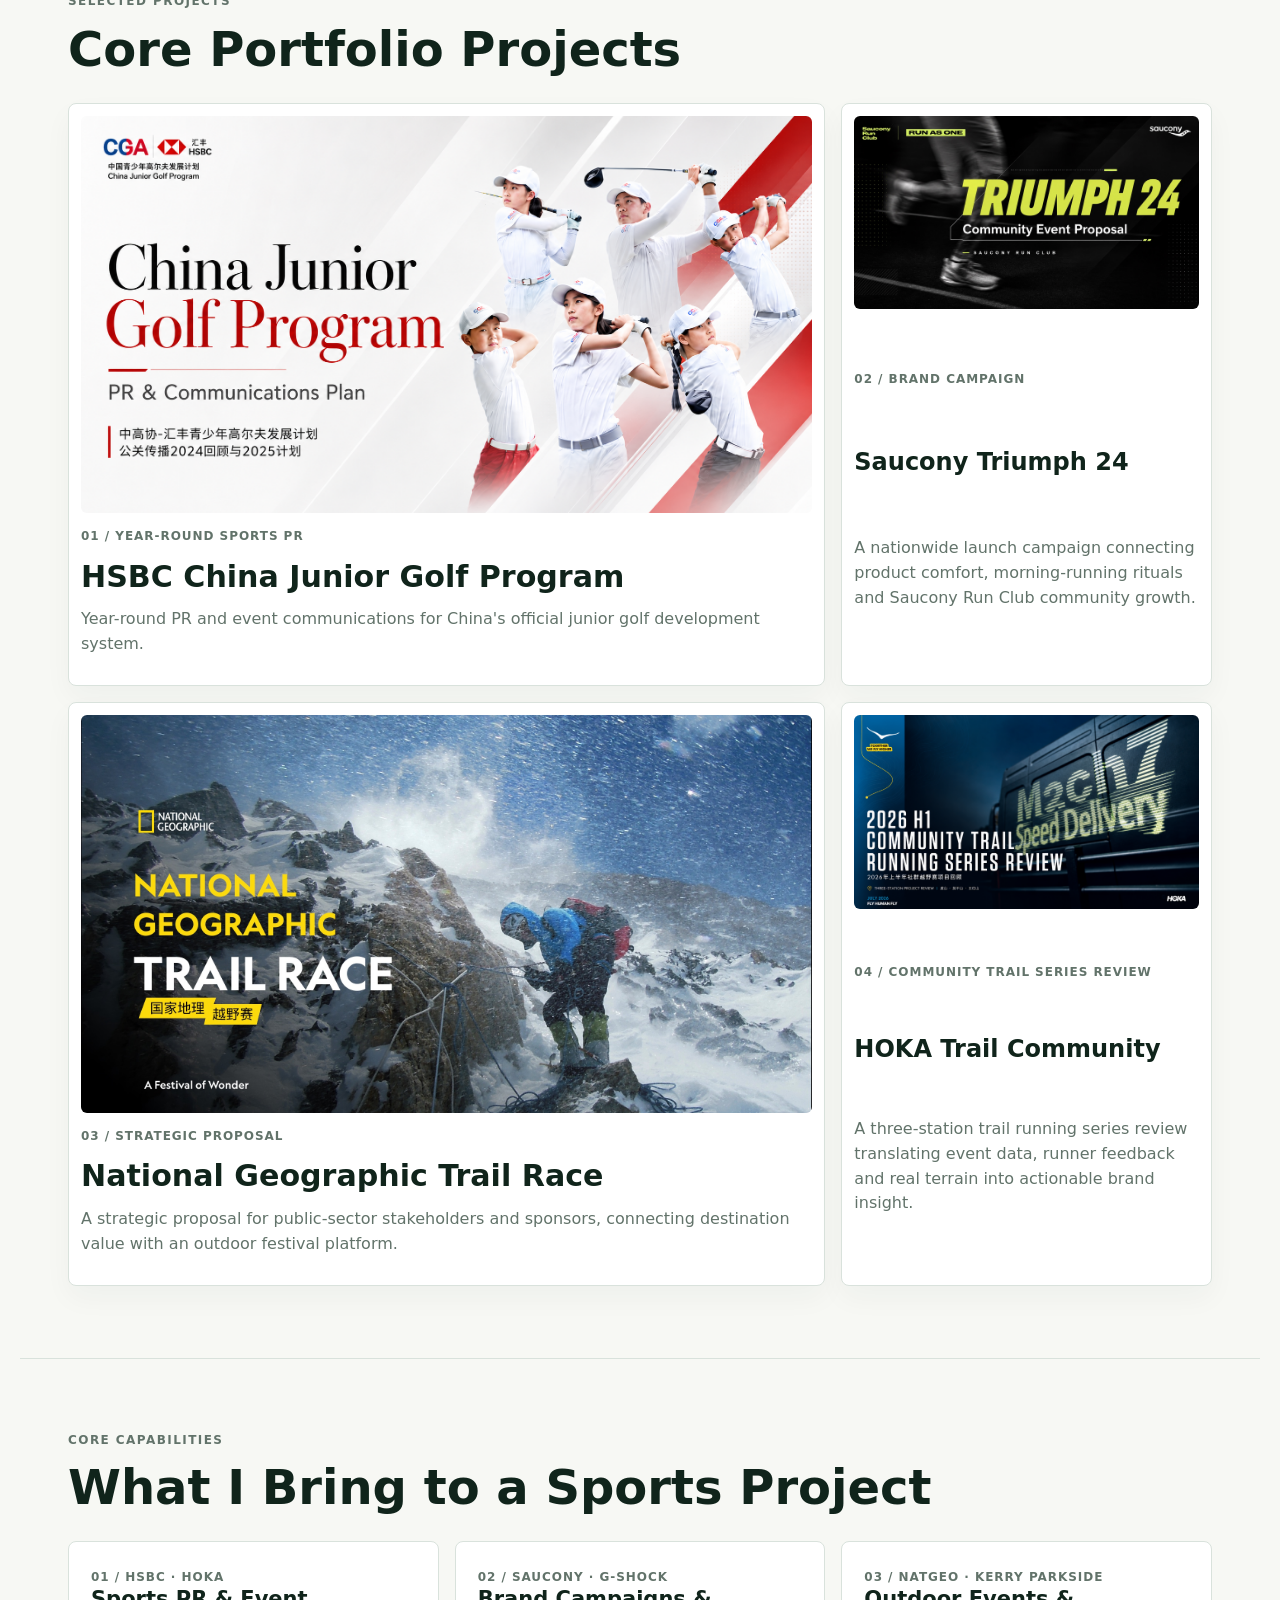
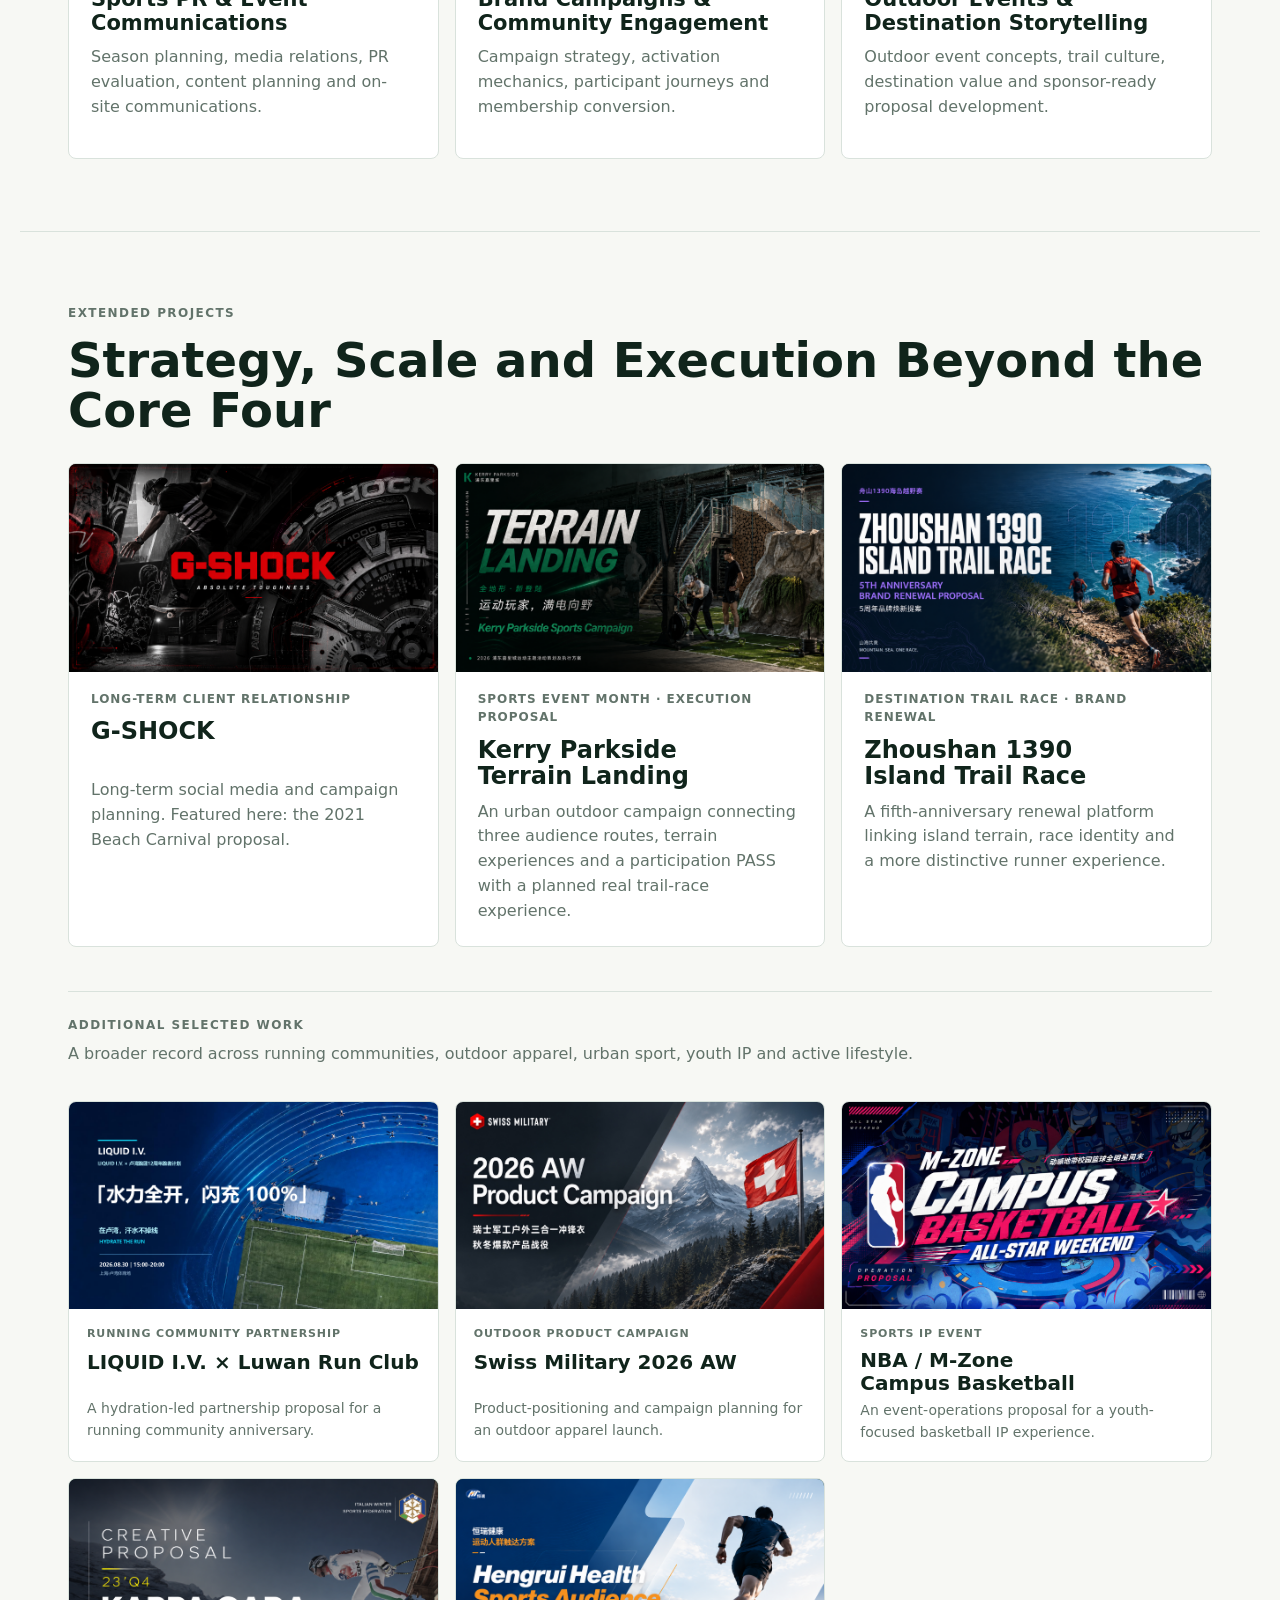
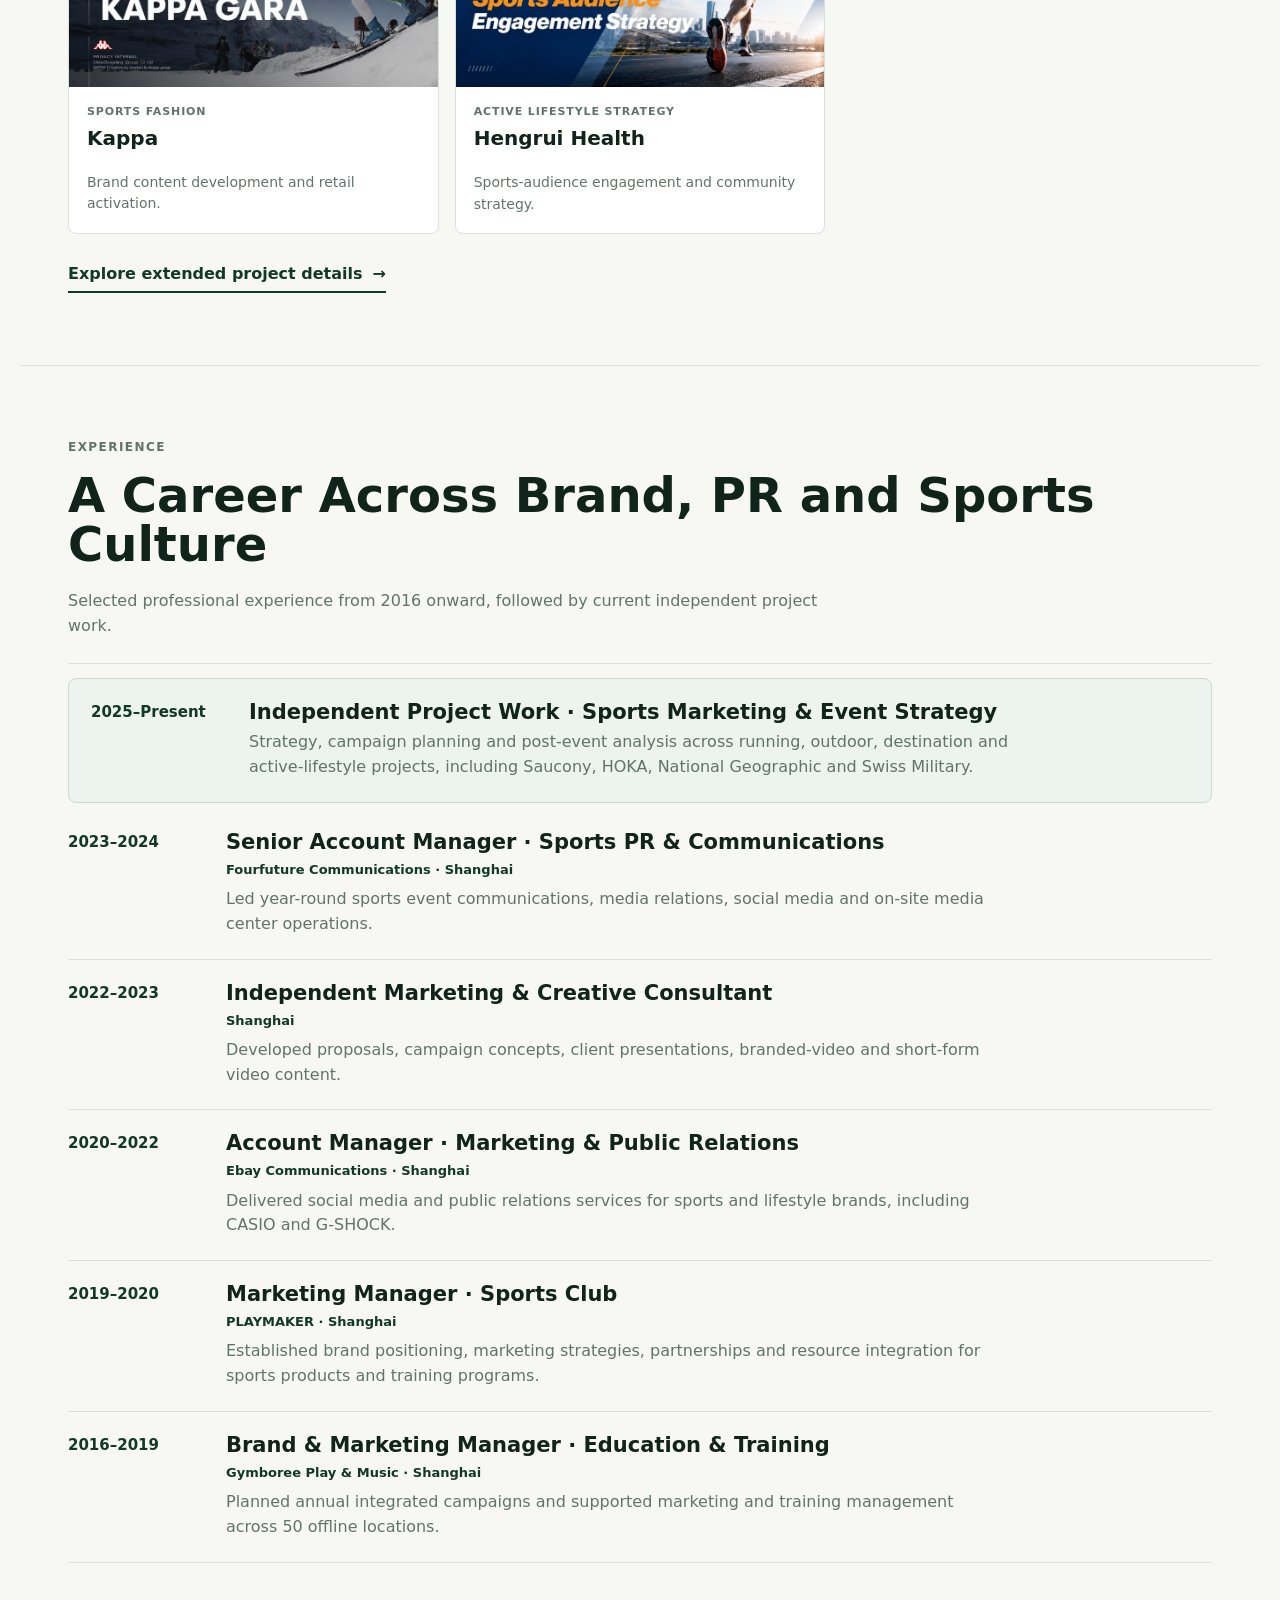
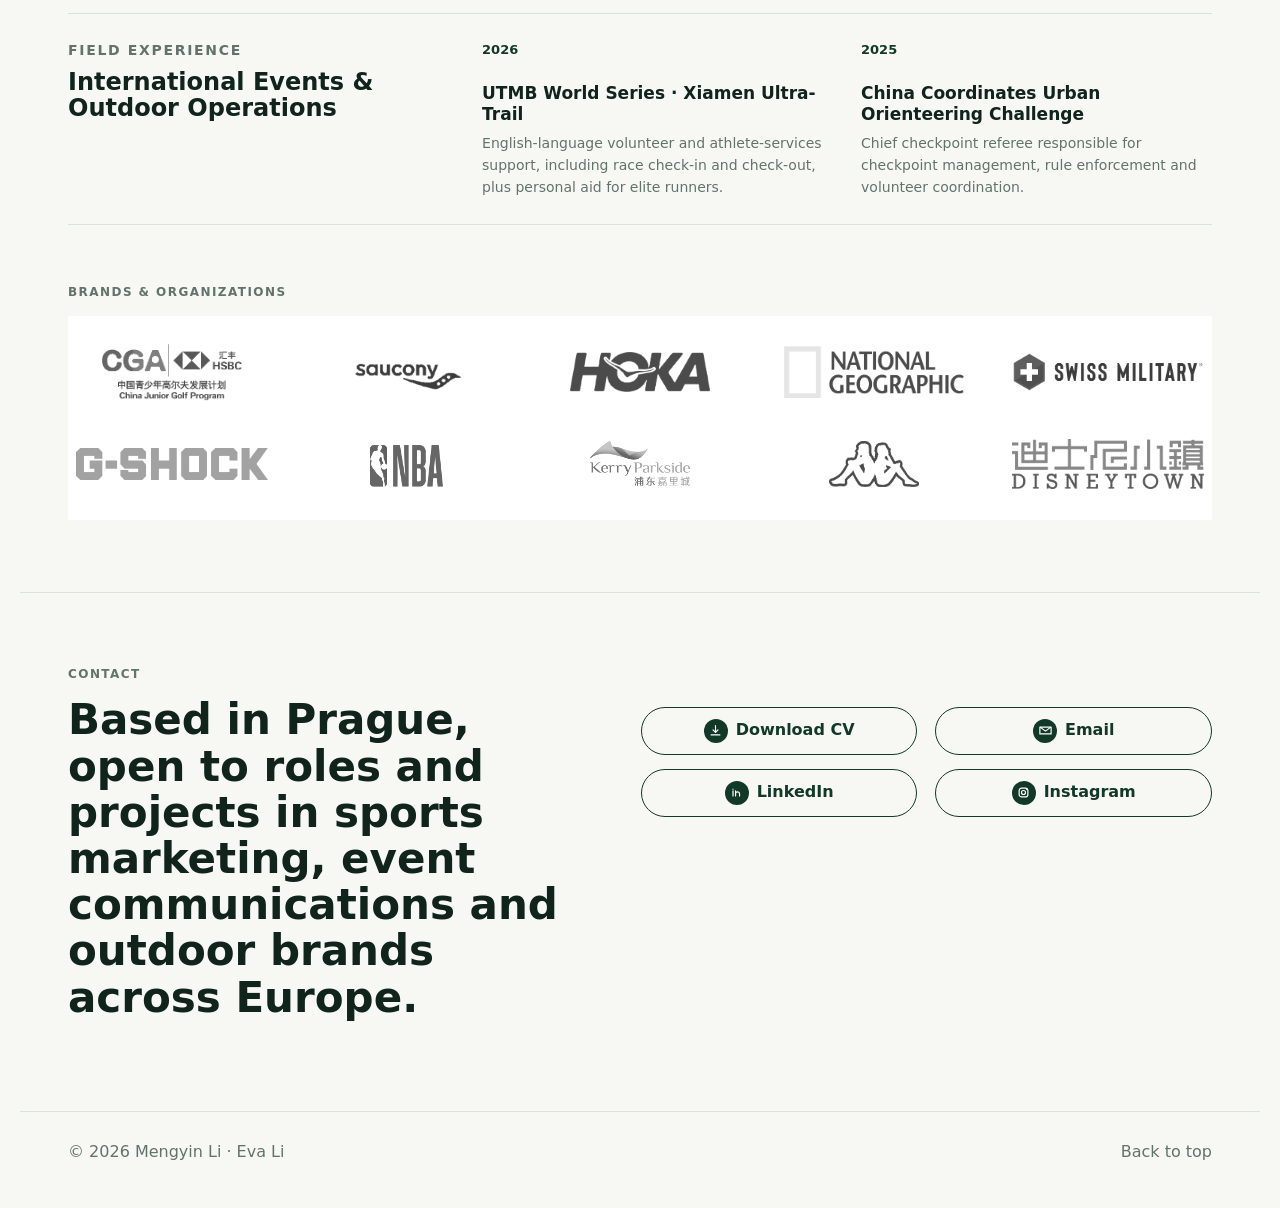
==== commit 8451b412: "Update portfolio cases, CV and Chinese layouts" ====
--- a/index.html
+++ b/index.html
@@ -5,7 +5,19 @@
     <meta name="viewport" content="width=device-width, initial-scale=1">
     <title>Mengyin Li | Sports Marketing Portfolio</title>
     <meta name="description" content="Sports marketing and event strategy portfolio for Mengyin Li, focused on running, outdoor culture, sports PR and brand community storytelling.">
-    <link rel="stylesheet" href="styles.css?v=polish21">
+    <meta name="theme-color" content="#0e3b2c">
+    <link rel="canonical" href="https://mengyin0101-coder.github.io/">
+    <meta property="og:type" content="website">
+    <meta property="og:title" content="Mengyin Li | Sports Marketing & Event Strategy">
+    <meta property="og:description" content="Sports marketing and event strategy for running and outdoor culture.">
+    <meta property="og:url" content="https://mengyin0101-coder.github.io/">
+    <meta property="og:image" content="https://mengyin0101-coder.github.io/assets/images/mount-shirouma-hero.jpg">
+    <meta property="og:image:alt" content="Mountain landscape from Mengyin Li's outdoor sports marketing portfolio">
+    <meta name="twitter:card" content="summary_large_image">
+    <meta name="twitter:title" content="Mengyin Li | Sports Marketing & Event Strategy">
+    <meta name="twitter:description" content="Sports marketing and event strategy for running and outdoor culture.">
+    <meta name="twitter:image" content="https://mengyin0101-coder.github.io/assets/images/mount-shirouma-hero.jpg">
+    <link rel="stylesheet" href="styles.css?v=portfolio6">
   </head>
   <body>
     <header class="site-header">
@@ -35,19 +47,19 @@
           <h2 class="lang-en-only">Sports Marketing &amp; Event Strategy for Running and Outdoor Culture</h2>
           <h2 class="lang-zh-only">面向跑步与户外文化的体育营销与赛事策略</h2>
           <p class="hero-intro lang-en-only">I help sports brands, events and outdoor projects turn community experiences into meaningful brand stories.</p>
-          <p class="hero-intro lang-zh-only">我帮助体育品牌、赛事和户外项目，把社群体验转化为有意义的品牌故事。</p>
+          <p class="hero-intro lang-zh-only">我为体育品牌、赛事与户外项目，把社群体验沉淀为有共鸣的品牌故事。</p>
           <div class="hero-actions">
             <a class="button primary" href="#projects"><span class="lang-en-only">View Projects</span><span class="lang-zh-only">查看项目</span></a>
             <a class="button" href="case-studies.html"><span class="lang-en-only">Case Studies</span><span class="lang-zh-only">完整案例</span></a>
           </div>
           <div class="hero-facts" aria-label="Profile highlights">
             <span><strong>15+</strong><small class="lang-en-only">Years in marketing</small><small class="lang-zh-only">年营销传播经验</small></span>
-            <span><strong class="lang-en-only">Shanghai</strong><strong class="lang-zh-only">上海</strong><small class="lang-en-only">Preparing for Prague</small><small class="lang-zh-only">准备前往布拉格</small></span>
+            <span><strong class="lang-en-only">Prague</strong><strong class="lang-zh-only">布拉格</strong><small class="lang-en-only">Sport Management · Charles University</small><small class="lang-zh-only">查理大学 · 体育管理硕士在读</small></span>
             <span><strong class="lang-en-only">Running · Outdoor</strong><strong class="lang-zh-only">跑步 · 户外</strong><small class="lang-en-only">Sports culture focus</small><small class="lang-zh-only">体育文化方向</small></span>
           </div>
         </div>
         <div class="hero-visual" aria-label="Mount Shirouma outdoor landscape">
-          <img src="assets/images/mount-shirouma-hero.jpg?v=shirouma-1" alt="Mountain landscape at Mount Shirouma">
+          <img src="assets/images/mount-shirouma-hero.jpg?v=shirouma-1" alt="Mountain landscape at Mount Shirouma" width="812" height="742">
           <div class="visual-location">
             <span class="location-pin" aria-hidden="true"><svg viewBox="0 0 24 24"><path d="M12 21s7-5.25 7-12A7 7 0 1 0 5 9c0 6.75 7 12 7 12Z"/><circle cx="12" cy="9" r="2.25"/></svg></span>
             <div><span>白马岳</span><strong>Mount Shirouma</strong></div>
@@ -64,16 +76,16 @@
         </div>
         <div class="about-grid">
           <figure class="about-portrait">
-            <img src="assets/images/mengyin-li-portrait.jpg?v=outdoor-portrait1" alt="Mengyin Li outdoors wearing a running cap and carrying a camera">
+            <img src="assets/images/mengyin-li-portrait.jpg?v=outdoor-portrait1" alt="Mengyin Li outdoors wearing a running cap and carrying a camera" width="2160" height="3240">
           </figure>
           <div class="about-summary">
             <h3 class="lang-en-only">Professional Summary</h3><h3 class="lang-zh-only">职业简介</h3>
             <p class="lang-en-only">I work across sports marketing, sports PR, event communications and outdoor community storytelling. My work connects strategic thinking with practical event delivery, from year-round communications and campaign mechanics to on-site operations and post-event analysis.</p>
-            <p class="lang-zh-only">我的工作覆盖体育营销、体育公关、赛事传播和户外社群叙事。我擅长把策略思考与真实活动体验连接起来，从全年传播规划、活动机制，到现场执行支持与赛后复盘分析。</p>
-            <a class="text-link" href="assets/documents/Mengyin_Li_CV.pdf" download><span class="lang-en-only">Download CV</span><span class="lang-zh-only">下载英文 CV</span><span aria-hidden="true">↓</span></a>
+            <p class="lang-zh-only">我长期深耕体育营销、体育公关、赛事传播与户外社群内容。工作重点是把策略思考落到真实的活动体验中，从全年传播规划、活动机制，到现场传播支持与赛后复盘。</p>
+            <a class="text-link" href="assets/documents/Mengyin_Li_CV.pdf?v=20260920" download><span class="lang-en-only">Download CV</span><span class="lang-zh-only">下载英文 CV</span><span aria-hidden="true">↓</span></a>
           </div>
           <div class="profile-notes">
-            <p><strong class="lang-en-only">Current Direction</strong><strong class="lang-zh-only">当前方向</strong><br><span class="lang-en-only">Based in Shanghai · Preparing for Sport Management studies in Prague</span><span class="lang-zh-only">目前常驻上海 · 准备赴布拉格攻读体育管理</span></p>
+            <p><strong class="lang-en-only">Current Direction</strong><strong class="lang-zh-only">当前方向</strong><br><span class="lang-en-only">Based in Prague · Pursuing a master’s in Sport Management at Charles University</span><span class="lang-zh-only">常驻布拉格，正在查理大学攻读体育管理硕士</span></p>
             <p><strong class="lang-en-only">Education</strong><strong class="lang-zh-only">教育背景</strong><br><span class="lang-en-only">Beijing Normal University · Education Management</span><span class="lang-zh-only">北京师范大学 · 教育管理</span></p>
             <p><strong class="lang-en-only">Personal Sports Profile</strong><strong class="lang-zh-only">个人运动档案</strong><br><span class="lang-en-only">Trail running · Road cycling · Boxing</span><span class="lang-zh-only">越野跑 · 公路骑行 · 拳击</span></p>
             <p><strong class="lang-en-only">Certificate</strong><strong class="lang-zh-only">专业证书</strong><br><span class="lang-en-only">Outdoor Sports Referee · Level 3</span><span class="lang-zh-only">三级户外运动裁判员</span></p>
@@ -86,36 +98,36 @@
           <p class="eyebrow lang-en-only">Selected Projects</p>
           <p class="eyebrow lang-zh-only">精选项目</p>
           <h2 class="lang-en-only">Core Portfolio Projects</h2>
-          <h2 class="lang-zh-only">核心作品项目</h2>
+          <h2 class="lang-zh-only">核心案例</h2>
         </div>
         <div class="project-grid">
           <a class="project-card project-featured" href="case-studies.html#hsbc">
-            <img class="project-visual" src="assets/covers/hsbc-junior-golf.png?v=hsbc-cover-2" alt="HSBC China Junior Golf Program PR and Communications Plan cover">
-            <div class="project-meta">01 / Year-round Sports PR</div>
+            <img class="project-visual" src="assets/covers/hsbc-junior-golf.webp?v=hsbc-cover-2" alt="HSBC China Junior Golf Program PR and Communications Plan cover" width="1672" height="941">
+            <div class="project-meta"><span class="lang-en-only">01 / Year-round Sports PR</span><span class="lang-zh-only">01 / 全年体育公关</span></div>
             <h3>HSBC China Junior Golf Program</h3>
             <p class="lang-en-only">Year-round PR and event communications for China's official junior golf development system.</p>
             <p class="lang-zh-only">围绕中国官方青少年高尔夫人才培养体系的全年公关与赛事传播。</p>
           </a>
           <a class="project-card project-compact" href="case-studies.html#saucony">
-            <img class="project-visual" src="assets/covers/saucony-triumph-24.jpg" alt="Saucony Triumph 24 community event proposal cover">
-            <div class="project-meta">02 / Brand Campaign</div>
+            <img class="project-visual" src="assets/covers/saucony-triumph-24.jpg" alt="Saucony Triumph 24 community event proposal cover" width="1672" height="941">
+            <div class="project-meta"><span class="lang-en-only">02 / Brand Campaign</span><span class="lang-zh-only">02 / 品牌 Campaign</span></div>
             <h3>Saucony Triumph 24</h3>
             <p class="lang-en-only">A nationwide launch campaign connecting product comfort, morning-running rituals and Saucony Run Club community growth.</p>
-            <p class="lang-zh-only">围绕新品上市，把舒适产品利益、晨跑和城市社群激活连接起来。</p>
+            <p class="lang-zh-only">围绕新品上市，将舒适产品利益、晨跑仪式与城市社群激活串联起来。</p>
           </a>
           <a class="project-card project-featured" href="case-studies.html#natgeo">
-            <img class="project-visual" src="assets/covers/natgeo-trail-race.jpg" alt="National Geographic Trail Race proposal cover">
-            <div class="project-meta">03 / Strategic Proposal</div>
-            <h3>National Geographic Trail Race</h3>
+            <img class="project-visual" src="assets/covers/natgeo-trail-race.jpg" alt="National Geographic Trail Race proposal cover" width="1920" height="1080">
+            <div class="project-meta"><span class="lang-en-only">03 / Strategic Proposal</span><span class="lang-zh-only">03 / 战略提案</span></div>
+            <h3><span class="lang-en-only">National Geographic Trail Race</span><span class="lang-zh-only">National Geographic 越野赛 · 重庆</span></h3>
             <p class="lang-en-only">A strategic proposal for public-sector stakeholders and sponsors, connecting destination value with an outdoor festival platform.</p>
-            <p class="lang-zh-only">面向政府与潜在赞助商的概念提案，连接目的地价值和户外节 IP。</p>
+            <p class="lang-zh-only">面向政府与潜在赞助商的概念提案，连接目的地价值与户外生活节 IP。</p>
           </a>
           <a class="project-card project-compact" href="case-studies.html#hoka">
-            <img class="project-visual" src="assets/covers/hoka-trail-community.jpg?v=hoka-0727" alt="HOKA 2026 H1 Community Trail Running Series Review cover">
-            <div class="project-meta">04 / Community Trail Series Review</div>
+            <img class="project-visual" src="assets/covers/hoka-trail-community.jpg?v=hoka-0727" alt="HOKA 2026 H1 Community Trail Running Series Review cover" width="1672" height="941">
+            <div class="project-meta"><span class="lang-en-only">04 / Community Trail Series Review</span><span class="lang-zh-only">04 / 社群越野跑系列复盘</span></div>
             <h3>HOKA Trail Community</h3>
             <p class="lang-en-only">A three-station trail running series review translating event data, runner feedback and real terrain into actionable brand insight.</p>
-            <p class="lang-zh-only">三站越野跑系列复盘，把数据、跑者反馈与真实赛道体验转化为可执行的品牌洞察。</p>
+            <p class="lang-zh-only">三站越野跑系列复盘，将数据、跑者反馈与真实赛道体验转化为可执行的品牌洞察。</p>
           </a>
         </div>
       </section>
@@ -133,14 +145,14 @@
             <h3 class="lang-en-only">Sports PR &amp; Event Communications</h3>
             <h3 class="lang-zh-only">体育公关与赛事传播</h3>
             <p class="lang-en-only">Season planning, media relations, PR evaluation, content planning and on-site communications.</p>
-            <p class="lang-zh-only">赛季传播规划、媒体服务、PR 复盘、内容策划和赛事现场传播。</p>
+            <p class="lang-zh-only">赛季传播规划、媒体关系、传播复盘、内容策划与赛事现场传播。</p>
           </article>
           <article>
             <span>02 / SAUCONY · G-SHOCK</span>
             <h3 class="lang-en-only">Brand Campaigns &amp; Community Engagement</h3>
-            <h3 class="lang-zh-only">品牌 Campaign 与社群激活</h3>
+            <h3 class="lang-zh-only">品牌活动与社群激活</h3>
             <p class="lang-en-only">Campaign strategy, activation mechanics, participant journeys and membership conversion.</p>
-            <p class="lang-zh-only">Campaign 逻辑、活动机制、参与者旅程和会员转化思路。</p>
+            <p class="lang-zh-only">品牌活动逻辑、参与机制、用户旅程与会员转化。</p>
           </article>
           <article>
             <span>03 / NATGEO · KERRY PARKSIDE</span>
@@ -154,64 +166,85 @@
 
       <section class="section supporting">
         <div class="section-heading">
-          <p class="eyebrow lang-en-only">Supporting Projects</p>
-          <p class="eyebrow lang-zh-only">补充项目</p>
-          <h2 class="lang-en-only">More Evidence, Different Formats</h2>
-          <h2 class="lang-zh-only">更多项目证据与能力延展</h2>
+          <p class="eyebrow lang-en-only">Extended Projects</p>
+          <p class="eyebrow lang-zh-only">延展案例</p>
+          <h2 class="lang-en-only">Strategy, Scale and Execution Beyond the Core Four</h2>
+          <h2 class="lang-zh-only">核心案例之外，仍有策略深度与执行体量</h2>
         </div>
         <div class="snapshot-grid">
-          <article class="snapshot-card">
-            <img class="snapshot-visual" src="assets/covers/gshock-social-campaign.png?v=gshock-3" alt="G-SHOCK social campaign event visual">
+          <a class="snapshot-card" href="project-snapshots.html#gshock">
+            <img class="snapshot-visual" src="assets/covers/gshock-social-campaign.webp?v=gshock-3" alt="G-SHOCK social campaign event visual" width="1672" height="941">
             <span class="lang-en-only">Long-Term Client Relationship</span><span class="lang-zh-only">长期客户服务</span>
             <h3>G-SHOCK</h3>
-            <p class="lang-en-only">Long-term social media management, campaign planning and lifestyle-led brand storytelling.</p>
-            <p class="lang-zh-only">长期负责社交媒体运营、品牌活动策划与生活方式内容叙事。</p>
-          </article>
-          <article class="snapshot-card">
-            <img class="snapshot-visual" src="assets/covers/kerry-parkside-terrain-landing.png?v=kp-terrain-landing2" alt="Kerry Parkside Terrain Landing outdoor sports activation visual">
+            <p class="lang-en-only">Long-term social media and campaign planning. Featured here: the 2021 Beach Carnival proposal.</p>
+            <p class="lang-zh-only">长期负责社媒运营与品牌活动策划；精选展示 2021 年「制燥浪潮」沙滩嘉年华方案。</p>
+          </a>
+          <a class="snapshot-card" href="project-snapshots.html#kerry">
+            <img class="snapshot-visual" src="assets/covers/kerry-parkside-terrain-landing.webp?v=kp-terrain-landing2" alt="Kerry Parkside Terrain Landing outdoor sports activation visual" width="1672" height="941">
             <span class="lang-en-only">Sports Event Month · Execution Proposal</span><span class="lang-zh-only">运动主题活动月 · 执行方案</span>
             <h3>Kerry Parkside Terrain Landing</h3>
-            <p class="lang-en-only">End-to-end urban outdoor activation planning, from spatial design and partner participation to event-month operations and community retention.</p>
-            <p class="lang-zh-only">完整的城市户外运动主题活动月方案，覆盖空间装置、品牌参与、活动运营与社群沉淀。</p>
-          </article>
-          <article class="snapshot-card">
-            <img class="snapshot-visual" src="assets/covers/swiss-military-2026-aw.jpg" alt="Swiss Military 2026 AW Product Campaign cover">
-            <span>Outdoor Product Campaign</span>
-            <h3>Swiss Military 2026 AW</h3>
-            <p class="lang-en-only">Product-positioning and campaign planning for an outdoor apparel launch.</p>
-            <p class="lang-zh-only">围绕户外服装新品的产品定位与 campaign 策划。</p>
-          </article>
+            <p class="lang-en-only">An urban outdoor campaign connecting three audience routes, terrain experiences and a participation PASS with a planned real trail-race experience.</p>
+            <p class="lang-zh-only">以大众、专业、亲子三条路线，串联地形体验、满电 PASS 与真实越野赛事延伸的城市户外活动策划。</p>
+          </a>
+          <a class="snapshot-card" href="project-snapshots.html#zhoushan">
+            <img class="snapshot-visual" src="assets/covers/zhoushan-1390-brand-renewal.webp?v=zhoushan-cover-2" alt="Zhoushan 1390 Island Trail Race brand renewal proposal cover" width="1672" height="941">
+            <span class="lang-en-only">Destination Trail Race · Brand Renewal</span><span class="lang-zh-only">目的地越野赛 · 品牌焕新</span>
+            <h3><span class="lang-en-only">Zhoushan 1390 Island Trail Race</span><span class="lang-zh-only">舟山 1390 海岛越野赛</span></h3>
+            <p class="lang-en-only">A fifth-anniversary renewal platform linking island terrain, race identity and a more distinctive runner experience.</p>
+            <p class="lang-zh-only">以五周年为契机，连接海岛地形、赛事身份与更具辨识度的跑者体验。</p>
+          </a>
+        </div>
+        <div class="supporting-divider">
+          <p class="eyebrow lang-en-only">Additional Selected Work</p><p class="eyebrow lang-zh-only">更多精选项目</p>
+          <p class="lang-en-only">A broader record across running communities, outdoor apparel, urban sport, youth IP and active lifestyle.</p><p class="lang-zh-only">覆盖跑步社群、户外服装、城市运动、青年体育 IP 与健康运动策略的更多项目经验。</p>
         </div>
         <div class="snapshot-list" aria-label="Additional project list">
-          <article class="snapshot-list-card snapshot-list-card--nba">
+          <a class="snapshot-list-card" href="project-snapshots.html#liquid">
+            <div class="snapshot-list-cover"><img src="assets/covers/liquid-iv-luwan-run-club.webp" alt="LIQUID I.V. and Luwan Run Club partnership proposal cover" width="1600" height="900"></div>
+            <div class="snapshot-list-content">
+              <span class="lang-en-only">Running Community Partnership</span><span class="lang-zh-only">跑步社群合作</span>
+              <h3>LIQUID I.V. × Luwan Run Club</h3>
+              <p class="lang-en-only">A hydration-led partnership proposal for a running community anniversary.</p><p class="lang-zh-only">围绕跑团周年节点的补水品牌合作提案。</p>
+            </div>
+          </a>
+          <a class="snapshot-list-card" href="project-snapshots.html#swiss">
+            <div class="snapshot-list-cover"><img src="assets/covers/swiss-military-2026-aw.jpg" alt="Swiss Military 2026 AW Product Campaign cover" width="1672" height="941"></div>
+            <div class="snapshot-list-content">
+              <span class="lang-en-only">Outdoor Product Campaign</span><span class="lang-zh-only">户外产品 Campaign</span>
+              <h3>Swiss Military 2026 AW</h3>
+              <p class="lang-en-only">Product-positioning and campaign planning for an outdoor apparel launch.</p><p class="lang-zh-only">围绕户外服装新品的产品定位与 campaign 策划。</p>
+            </div>
+          </a>
+          <a class="snapshot-list-card snapshot-list-card--nba" href="project-snapshots.html#nba">
             <div class="snapshot-list-cover">
-              <img src="assets/covers/nba-mzone-campus.png?v=nba-campus2" alt="NBA and M-Zone Campus Basketball All-Star Weekend proposal cover">
+              <img src="assets/covers/nba-mzone-campus.webp?v=nba-campus2" alt="NBA and M-Zone Campus Basketball All-Star Weekend proposal cover" width="1672" height="941">
             </div>
             <div class="snapshot-list-content">
               <span class="lang-en-only">Sports IP Event</span><span class="lang-zh-only">体育 IP 活动</span>
               <h3>NBA / M-Zone Campus Basketball</h3>
               <p class="lang-en-only">An event-operations proposal for a youth-focused basketball IP experience.</p><p class="lang-zh-only">面向年轻人群的篮球 IP 活动运营方案。</p>
             </div>
-          </article>
-          <article class="snapshot-list-card snapshot-list-card--kappa">
+          </a>
+          <a class="snapshot-list-card snapshot-list-card--kappa" href="project-snapshots.html#kappa">
             <div class="snapshot-list-cover">
-              <img src="assets/covers/kappa-gara.png?v=kappa-gara1" alt="Kappa Gara creative proposal featuring Italian winter sports">
+              <img src="assets/covers/kappa-gara.webp?v=kappa-gara1" alt="Kappa Gara creative proposal featuring Italian winter sports" width="1672" height="941">
             </div>
             <div class="snapshot-list-content">
               <span class="lang-en-only">Sports Fashion</span><span class="lang-zh-only">运动时尚</span>
               <h3>Kappa</h3>
               <p class="lang-en-only">Brand content development and retail activation.</p><p class="lang-zh-only">品牌内容与零售激活</p>
             </div>
-          </article>
-          <article class="snapshot-list-card snapshot-list-card--hengrui">
-            <div class="snapshot-list-cover"><img src="assets/covers/hengrui-sports-audience-strategy.png?v=hengrui-2" alt="Hengrui Health sports audience engagement strategy cover"></div>
+          </a>
+          <a class="snapshot-list-card snapshot-list-card--hengrui" href="project-snapshots.html#hengrui">
+            <div class="snapshot-list-cover"><img src="assets/covers/hengrui-sports-audience-strategy.webp?v=hengrui-2" alt="Hengrui Health sports audience engagement strategy cover" width="1672" height="941"></div>
             <div class="snapshot-list-content">
               <span class="lang-en-only">Active Lifestyle Strategy</span><span class="lang-zh-only">健康运动策略</span>
               <h3>Hengrui Health</h3>
               <p class="lang-en-only">Sports-audience engagement and community strategy.</p><p class="lang-zh-only">运动人群与社群运营策略</p>
             </div>
-          </article>
-        </div>
+          </a>
+        </div>
+        <a class="text-link supporting-link" href="project-snapshots.html"><span class="lang-en-only">Explore extended project details</span><span class="lang-zh-only">查看延展项目详情</span><span aria-hidden="true">→</span></a>
       </section>
 
       <section class="section experience" id="experience">
@@ -222,9 +255,9 @@
           <h2 class="lang-zh-only">横跨品牌、公关与体育文化的职业路径</h2>
         </div>
         <p class="timeline-note lang-en-only">Selected professional experience from 2016 onward, followed by current independent project work.</p>
-        <p class="timeline-note lang-zh-only">以下为 2016 年以来的精选职业经历，以及目前持续开展的独立项目工作。</p>
+        <p class="timeline-note lang-zh-only">以下为 2016 年以来的主要职业经历，以及目前持续开展的独立项目工作。</p>
         <div class="timeline">
-          <article class="timeline-current"><time>2025–Present</time><div><h3 class="lang-en-only">Independent Project Work · Sports Marketing &amp; Event Strategy</h3><h3 class="lang-zh-only">独立项目 · 体育营销与赛事策略</h3><p class="lang-en-only">Strategy, campaign planning and post-event analysis across running, outdoor, destination and active-lifestyle projects, including Saucony, HOKA, National Geographic and Swiss Military.</p><p class="lang-zh-only">为跑步、户外、目的地和健康运动项目提供策略、campaign 策划与复盘分析，合作项目包括 Saucony、HOKA、National Geographic 与 Swiss Military。</p></div></article>
+          <article class="timeline-current"><time>2025–Present</time><div><h3 class="lang-en-only">Independent Project Work · Sports Marketing &amp; Event Strategy</h3><h3 class="lang-zh-only">独立项目 · 体育营销与赛事策略</h3><p class="lang-en-only">Strategy, campaign planning and post-event analysis across running, outdoor, destination and active-lifestyle projects, including Saucony, HOKA, National Geographic and Swiss Military.</p><p class="lang-zh-only">为跑步、户外、目的地与健康运动项目提供策略、品牌活动策划与复盘分析，合作项目包括 Saucony、HOKA、National Geographic 与 Swiss Military。</p></div></article>
           <article><time>2023–2024</time><div><h3 class="lang-en-only">Senior Account Manager · Sports PR &amp; Communications</h3><h3 class="lang-zh-only">高级客户经理 · 体育公关与传播</h3><p class="company-line">Fourfuture Communications · Shanghai</p><p class="lang-en-only">Led year-round sports event communications, media relations, social media and on-site media center operations.</p><p class="lang-zh-only">负责全年体育赛事传播、媒体关系、社交媒体与赛事现场媒体中心运营。</p></div></article>
           <article><time>2022–2023</time><div><h3 class="lang-en-only">Independent Marketing &amp; Creative Consultant</h3><h3 class="lang-zh-only">独立营销与创意顾问</h3><p class="company-line">Shanghai</p><p class="lang-en-only">Developed proposals, campaign concepts, client presentations, branded-video and short-form video content.</p><p class="lang-zh-only">负责提案开发、campaign 策划、客户演示及品牌视频与短视频内容制作。</p></div></article>
           <article><time>2020–2022</time><div><h3 class="lang-en-only">Account Manager · Marketing &amp; Public Relations</h3><h3 class="lang-zh-only">客户经理 · 市场营销与公共关系</h3><p class="company-line">Ebay Communications · Shanghai</p><p class="lang-en-only">Delivered social media and public relations services for sports and lifestyle brands, including CASIO and G-SHOCK.</p><p class="lang-zh-only">负责体育及生活方式品牌的社交媒体与公关传播，包括 CASIO 与 G-SHOCK。</p></div></article>
@@ -241,16 +274,16 @@
           <p class="eyebrow lang-zh-only">服务过的品牌与组织</p>
         </div>
         <div class="brand-wall" aria-label="Brand list">
-          <figure class="logo-program"><img src="assets/logos/hsbc-junior-golf.png" alt="China Junior Golf Program and HSBC"></figure>
-          <figure><img src="assets/logos/saucony.png" alt="Saucony"></figure>
-          <figure class="logo-hoka"><img src="assets/logos/hoka-transparent.png" alt="HOKA"></figure>
-          <figure class="logo-wide"><img src="assets/logos/natgeo-whitebg.png" alt="National Geographic"></figure>
-          <figure><img src="assets/logos/swiss-military.png" alt="Swiss Military"></figure>
-          <figure><img src="assets/logos/gshock.png" alt="G-SHOCK"></figure>
-          <figure><img src="assets/logos/nba.jpg" alt="NBA"></figure>
-          <figure><img src="assets/logos/kerry-parkside-cropped.png" alt="Kerry Parkside"></figure>
-          <figure><img src="assets/logos/kappa-transparent.png" alt="Kappa"></figure>
-          <figure class="logo-wide"><img src="assets/logos/disneytown-cropped.png" alt="Disneytown"></figure>
+          <figure class="logo-program"><img src="assets/logos/hsbc-junior-golf.png" alt="China Junior Golf Program and HSBC" width="314" height="131"></figure>
+          <figure><img src="assets/logos/saucony.png" alt="Saucony" width="359" height="117"></figure>
+          <figure class="logo-hoka"><img src="assets/logos/hoka-transparent.png" alt="HOKA" width="743" height="212"></figure>
+          <figure class="logo-wide"><img src="assets/logos/natgeo-whitebg.png" alt="National Geographic" width="454" height="131"></figure>
+          <figure><img src="assets/logos/swiss-military.webp" alt="Swiss Military" width="2064" height="425"></figure>
+          <figure><img src="assets/logos/gshock.png" alt="G-SHOCK" width="579" height="96"></figure>
+          <figure><img src="assets/logos/nba.jpg" alt="NBA" width="4096" height="2526"></figure>
+          <figure><img src="assets/logos/kerry-parkside-cropped.png" alt="Kerry Parkside" width="385" height="176"></figure>
+          <figure><img src="assets/logos/kappa-transparent.png" alt="Kappa" width="490" height="253"></figure>
+          <figure class="logo-wide"><img src="assets/logos/disneytown-cropped.png" alt="Disneytown" width="518" height="136"></figure>
         </div>
       </section>
 
@@ -258,11 +291,11 @@
         <div>
           <p class="eyebrow lang-en-only">Contact</p>
           <p class="eyebrow lang-zh-only">联系</p>
-          <h2 class="lang-en-only">Open to sports marketing opportunities across Europe and international collaborations.</h2>
-          <h2 class="lang-zh-only">开放欧洲体育行业机会与国际项目合作。</h2>
+          <h2 class="lang-en-only">Based in Prague, open to roles and projects in sports marketing, event communications and outdoor brands across Europe.</h2>
+          <h2 class="lang-zh-only">常驻布拉格，期待欧洲体育营销、赛事传播与户外品牌领域的工作及项目合作。</h2>
         </div>
         <div class="contact-links">
-          <a href="assets/documents/Mengyin_Li_CV.pdf" download aria-label="Download Mengyin Li CV">
+          <a href="assets/documents/Mengyin_Li_CV.pdf?v=20260920" download aria-label="Download Mengyin Li CV">
             <span class="contact-icon" aria-hidden="true"><svg viewBox="0 0 24 24"><path d="M12 4v11m-4-4 4 4 4-4M5 19h14"/></svg></span><span class="lang-en-only">Download CV</span><span class="lang-zh-only">下载 CV</span>
           </a>
           <a href="mailto:mengyin0101@gmail.com" aria-label="Email Mengyin Li">
@@ -282,6 +315,6 @@
       <p>© <span id="year"></span> Mengyin Li · Eva Li</p>
       <a href="#home">Back to top</a>
     </footer>
-    <script src="script.js?v=hoka-0727"></script>
+    <script src="script.js?v=portfolio6"></script>
   </body>
 </html>
--- a/styles.css
+++ b/styles.css
@@ -34,6 +34,7 @@
 
 img {
   max-width: 100%;
+  height: auto;
 }
 
 .lang-zh-only {
@@ -390,7 +391,7 @@
 }
 
 .focus-grid article,
-.snapshot-grid article,
+.snapshot-grid > *,
 .case-grid section {
   border: 1px solid var(--line);
   border-radius: 8px;
@@ -398,8 +399,8 @@
   background: var(--panel);
 }
 
-.focus-grid span,
-.snapshot-grid span,
+.focus-grid article > span,
+.snapshot-grid > .snapshot-card > span,
 .project-meta,
 .case-index small {
   color: var(--muted);
@@ -433,8 +434,9 @@
 }
 
 .project-featured h3 {
-  font-size: 32px;
-  line-height: 1.08;
+  font-size: clamp(26px, 2.35vw, 31px);
+  line-height: 1.12;
+  text-wrap: balance;
 }
 
 .focus-grid h3 {
@@ -473,9 +475,14 @@
 .project-card h3,
 .snapshot-grid h3 {
   margin-bottom: 0;
+  text-wrap: balance;
 }
 
 .snapshot-card {
+  border: 1px solid var(--line);
+  border-radius: 8px;
+  padding: 22px;
+  background: var(--panel);
   display: grid;
   align-content: start;
   gap: 10px;
@@ -487,8 +494,18 @@
   transform: translateY(-3px);
 }
 
+.snapshot-card:focus-visible,
+.snapshot-list-card:focus-visible {
+  outline: 3px solid rgba(201, 236, 56, 0.7);
+  outline-offset: 3px;
+}
+
 .snapshot-card p {
   margin-bottom: 0;
+}
+
+.snapshot-card h3 {
+  min-height: 50px;
 }
 
 .snapshot-visual {
@@ -511,6 +528,8 @@
 }
 
 .snapshot-list-card {
+  display: flex;
+  flex-direction: column;
   overflow: hidden;
   border: 1px solid var(--line);
   border-radius: 8px;
@@ -538,6 +557,9 @@
 }
 
 .snapshot-list-content {
+  display: grid;
+  grid-template-rows: auto minmax(52px, auto) auto;
+  flex: 1;
   padding: 16px 18px 18px;
 }
 
@@ -551,7 +573,11 @@
   transform: scale(1.035);
 }
 
-.snapshot-list span {
+.supporting-link {
+  margin-top: 28px;
+}
+
+.snapshot-list-content > span {
   color: var(--muted);
   font-size: 11px;
   font-weight: 850;
@@ -561,7 +587,9 @@
 
 .snapshot-list h3 {
   margin: 7px 0 5px;
-  font-size: 22px;
+  font-size: 20px;
+  line-height: 1.14;
+  text-wrap: balance;
 }
 
 .snapshot-list p {
@@ -592,6 +620,22 @@
   height: 100%;
   object-fit: cover;
   object-position: center 38%;
+}
+
+.supporting-divider {
+  margin: 44px 0 24px;
+  padding-top: 24px;
+  border-top: 1px solid var(--line);
+}
+
+.supporting-divider .eyebrow {
+  margin-bottom: 8px;
+}
+
+.supporting-divider > p:last-child {
+  max-width: 720px;
+  margin-bottom: 0;
+  color: var(--muted);
 }
 
 .about-summary p {
@@ -769,13 +813,15 @@
 
 .case-hero h1 {
   max-width: 980px;
-  font-size: 58px;
-  line-height: 1.03;
+  font-size: clamp(44px, 4.3vw, 54px);
+  line-height: 1.06;
+  text-wrap: balance;
 }
 
 .case-hero-copy {
   max-width: 760px;
-  font-size: 22px;
+  font-size: 19px;
+  line-height: 1.52;
 }
 
 .case-index {
@@ -815,8 +861,8 @@
 .case-index strong {
   overflow: hidden;
   color: var(--green);
-  font-size: 19px;
-  line-height: 1.1;
+  font-size: 17px;
+  line-height: 1.16;
   text-overflow: ellipsis;
   white-space: nowrap;
 }
@@ -841,8 +887,8 @@
 
 .case-header h2 {
   margin-bottom: 14px;
-  font-size: 40px;
-  line-height: 1.08;
+  font-size: clamp(30px, 3.1vw, 37px);
+  line-height: 1.12;
   text-wrap: balance;
 }
 
@@ -855,15 +901,6 @@
   margin: 0;
   padding-left: 20px;
   color: var(--muted);
-}
-
-body.is-zh .case-grid h3[data-zh] {
-  font-size: 0;
-}
-
-body.is-zh .case-grid h3[data-zh]::after {
-  content: attr(data-zh);
-  font-size: 24px;
 }
 
 .case-evidence {
@@ -1522,13 +1559,205 @@
   color: var(--muted);
 }
 
+/* Supporting-project detail pages use the same restrained editorial system as the core cases. */
+.snapshot-hero {
+  padding-bottom: 48px;
+}
+
+.snapshot-hero h1 {
+  max-width: 980px;
+  font-size: clamp(44px, 5vw, 68px);
+  line-height: 1.02;
+}
+
+.snapshot-index {
+  position: sticky;
+  top: 76px;
+  z-index: 8;
+  display: flex;
+  gap: 8px;
+  max-width: 1240px;
+  margin: 0 auto;
+  padding: 12px clamp(18px, 4vw, 48px);
+  overflow-x: auto;
+  border-bottom: 1px solid var(--line);
+  background: color-mix(in srgb, var(--bg) 92%, transparent);
+  backdrop-filter: blur(12px);
+  scrollbar-width: none;
+}
+
+.snapshot-index::-webkit-scrollbar {
+  display: none;
+}
+
+.snapshot-index a {
+  flex: 0 0 auto;
+  padding: 8px 12px;
+  border: 1px solid var(--line);
+  border-radius: 999px;
+  background: var(--panel);
+  color: var(--green);
+  font-size: 12px;
+  font-weight: 820;
+}
+
+.snapshot-index a:hover,
+.snapshot-index a:focus-visible,
+.snapshot-index a.is-current {
+  border-color: var(--green);
+  background: var(--green);
+  color: white;
+  outline: none;
+}
+
+.snapshot-study {
+  display: grid;
+  grid-template-columns: minmax(280px, 0.74fr) minmax(0, 1.26fr);
+  gap: 26px 42px;
+  scroll-margin-top: 132px;
+}
+
+.snapshot-study-header {
+  align-self: center;
+}
+
+.snapshot-study--extended {
+  position: relative;
+}
+
+.snapshot-study--extended::before {
+  position: absolute;
+  top: 72px;
+  bottom: 72px;
+  left: 0;
+  width: 3px;
+  border-radius: 3px;
+  background: var(--green);
+  content: "";
+}
+
+.snapshot-study--extended .snapshot-study-header {
+  padding-left: 18px;
+}
+
+.snapshot-tier {
+  margin: -3px 0 14px;
+  color: var(--green);
+  font-size: 12px;
+  font-weight: 820;
+  line-height: 1.3;
+}
+
+.snapshot-study-header h2 {
+  margin-bottom: 14px;
+  font-size: clamp(30px, 3vw, 42px);
+  line-height: 1.08;
+  text-wrap: balance;
+}
+
+.snapshot-study-cover {
+  display: block;
+  width: 100%;
+  aspect-ratio: 16 / 9;
+  border-radius: 8px;
+  background: #101510;
+  box-shadow: var(--shadow);
+  object-fit: contain;
+}
+
+.snapshot-detail-grid {
+  grid-column: 1 / -1;
+  display: grid;
+  grid-template-columns: repeat(3, minmax(0, 1fr));
+  gap: 14px;
+}
+
+.snapshot-detail-grid section {
+  padding: 20px;
+  border: 1px solid var(--line);
+  border-radius: 8px;
+  background: var(--panel);
+}
+
+.snapshot-detail-grid h3 {
+  font-size: 19px;
+}
+
+.snapshot-detail-grid p {
+  margin-bottom: 0;
+  font-size: 14px;
+}
+
+.snapshot-evidence {
+  grid-column: 1 / -1;
+  padding-top: 30px;
+  border-top: 1px solid var(--line);
+}
+
+.snapshot-evidence-grid {
+  display: grid;
+  grid-template-columns: repeat(3, minmax(0, 1fr));
+  gap: 14px;
+}
+
+.snapshot-evidence-grid--two {
+  grid-template-columns: repeat(2, minmax(0, 1fr));
+}
+
+/* Original proposal pages remain uncropped and open in the shared lightbox. */
+.terrain-deck-grid { grid-template-columns: repeat(2, minmax(0, 1fr)); gap: 24px; }
+.terrain-deck-evidence h3 { font-size: 25px; margin-bottom: 12px; }
+.terrain-deck-evidence .terrain-deck-grid img { aspect-ratio: auto; height: auto; object-fit: contain; background: white; }
+.terrain-deck-evidence .terrain-deck-grid figcaption { padding: 18px 20px; font-size: 14px; line-height: 1.65; }
+.terrain-deck-note { margin: 20px 0 0; color: var(--muted); font-size: 12px; }
+@media (max-width: 760px) { .terrain-deck-grid { grid-template-columns: 1fr; } }
+
+.snapshot-evidence figure {
+  min-width: 0;
+  margin: 0;
+  overflow: hidden;
+  border: 1px solid var(--line);
+  border-radius: 8px;
+  background: var(--panel);
+}
+
+.snapshot-evidence img {
+  display: block;
+  width: 100%;
+  height: auto;
+  aspect-ratio: auto;
+  cursor: zoom-in;
+  object-fit: contain;
+}
+
+.snapshot-evidence figcaption {
+  padding: 12px 14px 14px;
+  color: var(--muted);
+  font-size: 13px;
+  line-height: 1.45;
+}
+
 @media (max-width: 980px) {
-  .site-header,
+  .site-header {
+    grid-template-columns: auto minmax(0, 1fr);
+    gap: 12px 24px;
+  }
+
+  .lang-switch {
+    justify-self: end;
+  }
+
+  .nav a {
+    flex: 0 0 auto;
+    white-space: nowrap;
+  }
+
   .hero,
   .positioning,
   .about-grid,
   .contact,
-  .case-study {
+  .case-study,
+  .snapshot-study {
     grid-template-columns: 1fr;
   }
 
@@ -1542,6 +1771,8 @@
   .project-grid,
   .focus-grid,
   .snapshot-grid,
+  .snapshot-detail-grid,
+  .snapshot-evidence-grid,
   .case-index,
   .case-grid,
   .evidence-grid,
@@ -1620,6 +1851,10 @@
   .case-next {
     grid-column: 1 / -1;
   }
+
+  .snapshot-study-cover {
+    grid-row: 1;
+  }
 }
 
 @media (max-width: 620px) {
@@ -1628,6 +1863,39 @@
     padding-bottom: 54px;
   }
 
+  .site-header {
+    gap: 8px 12px;
+    min-height: 0;
+    padding: 8px 18px 7px;
+  }
+
+  .brand {
+    width: 34px;
+    height: 34px;
+    font-size: 11px;
+  }
+
+  .nav {
+    width: 100%;
+    justify-content: space-between;
+    gap: 8px;
+    padding-bottom: 1px;
+    font-size: 10px;
+    line-height: 1;
+    white-space: nowrap;
+    -webkit-overflow-scrolling: touch;
+  }
+
+  .lang-switch {
+    justify-self: end;
+    padding: 3px;
+  }
+
+  .lang-button {
+    padding: 6px 9px;
+    font-size: 11px;
+  }
+
   .hero {
     min-height: auto;
   }
@@ -1683,7 +1951,8 @@
   }
 
   .case-header h2 {
-    font-size: 36px;
+    font-size: 31px;
+    line-height: 1.12;
   }
 
   .case-next {
@@ -1697,7 +1966,19 @@
   }
 
   .case-hero h1 {
-    font-size: 40px;
+    font-size: 36px;
+    line-height: 1.08;
+  }
+
+  .snapshot-hero {
+    padding-top: 44px;
+    padding-bottom: 42px;
+  }
+
+  .snapshot-hero h1 {
+    font-size: 36px;
+    line-height: 1.06;
+    text-wrap: balance;
   }
 
   .hoka-gallery {
@@ -1738,4 +2019,85 @@
   .about-portrait {
     width: min(72vw, 280px);
   }
-}
+
+  .snapshot-index {
+    top: 64px;
+    padding: 10px 18px;
+  }
+
+  .snapshot-index a {
+    padding: 7px 10px;
+    font-size: 11px;
+  }
+
+  .snapshot-study {
+    gap: 20px;
+    scroll-margin-top: 122px;
+  }
+
+  .snapshot-study-header h2 {
+    font-size: 30px;
+    line-height: 1.1;
+  }
+
+  .snapshot-study-cover {
+    border-radius: 6px;
+  }
+
+  .snapshot-detail-grid section {
+    padding: 18px;
+  }
+
+  .snapshot-evidence-grid,
+  .snapshot-evidence-grid--two {
+    grid-template-columns: 1fr;
+  }
+
+  .snapshot-evidence img {
+    aspect-ratio: 4 / 3;
+  }
+
+}
+
+/* Chinese text needs room for full-height glyphs and natural punctuation wrapping. */
+body.is-zh {
+  font-family: Inter, -apple-system, BlinkMacSystemFont, "PingFang SC", "Microsoft YaHei", "Noto Sans CJK SC", sans-serif;
+  line-break: strict;
+  word-break: normal;
+}
+
+body.is-zh :is(h1, h2, h3, h4) {
+  line-height: 1.35;
+  text-wrap: pretty;
+}
+
+body.is-zh :is(p, li, figcaption) {
+  line-height: 1.75;
+}
+
+body.is-zh .eyebrow {
+  letter-spacing: 0.06em;
+}
+
+body.is-zh .case-index strong {
+  white-space: normal;
+  overflow-wrap: anywhere;
+  line-height: 1.4;
+}
+
+body.is-zh .snapshot-card h3 {
+  min-height: 2.7em;
+}
+
+/* Keep the project navigation below the actual header in either language. */
+.snapshot-index {
+  top: var(--site-header-height, 76px);
+}
+
+.case-study {
+  scroll-margin-top: calc(var(--site-header-height, 76px) + 24px);
+}
+
+.snapshot-study {
+  scroll-margin-top: calc(var(--site-header-height, 76px) + 76px);
+}
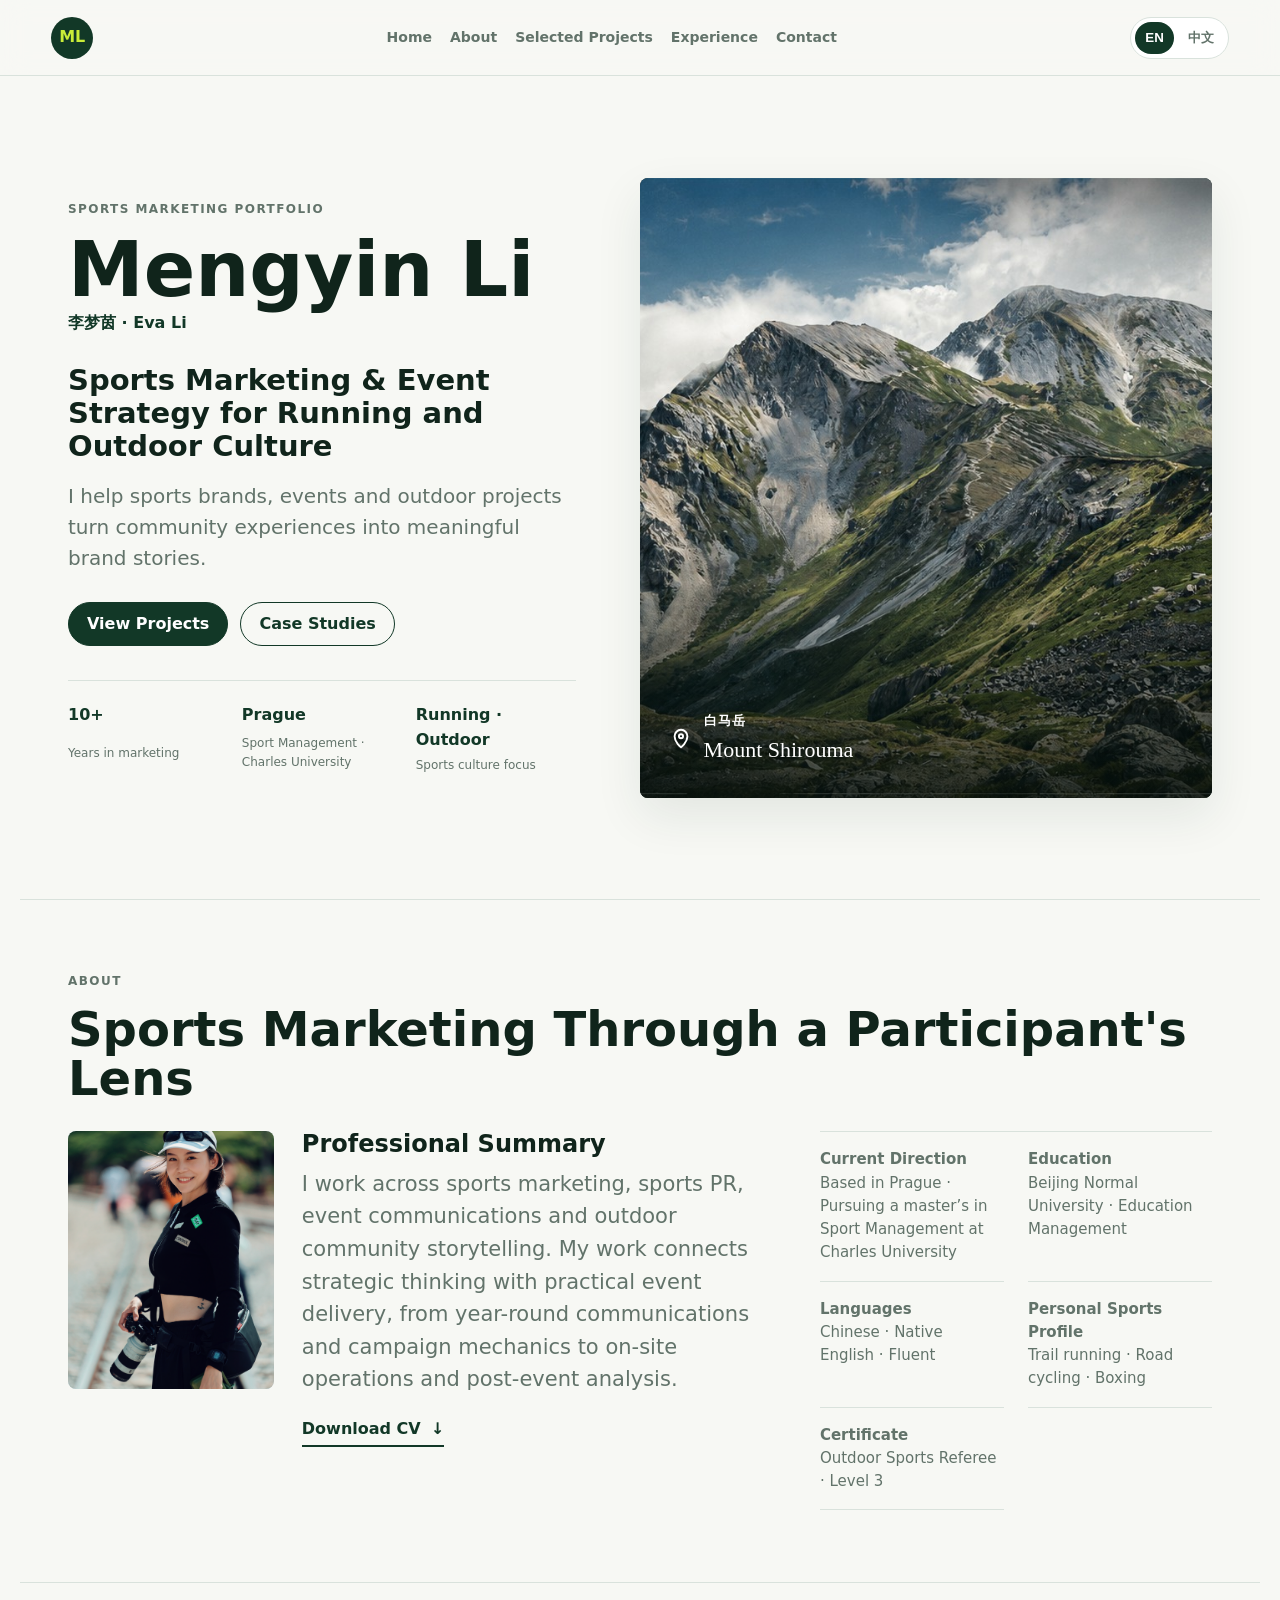
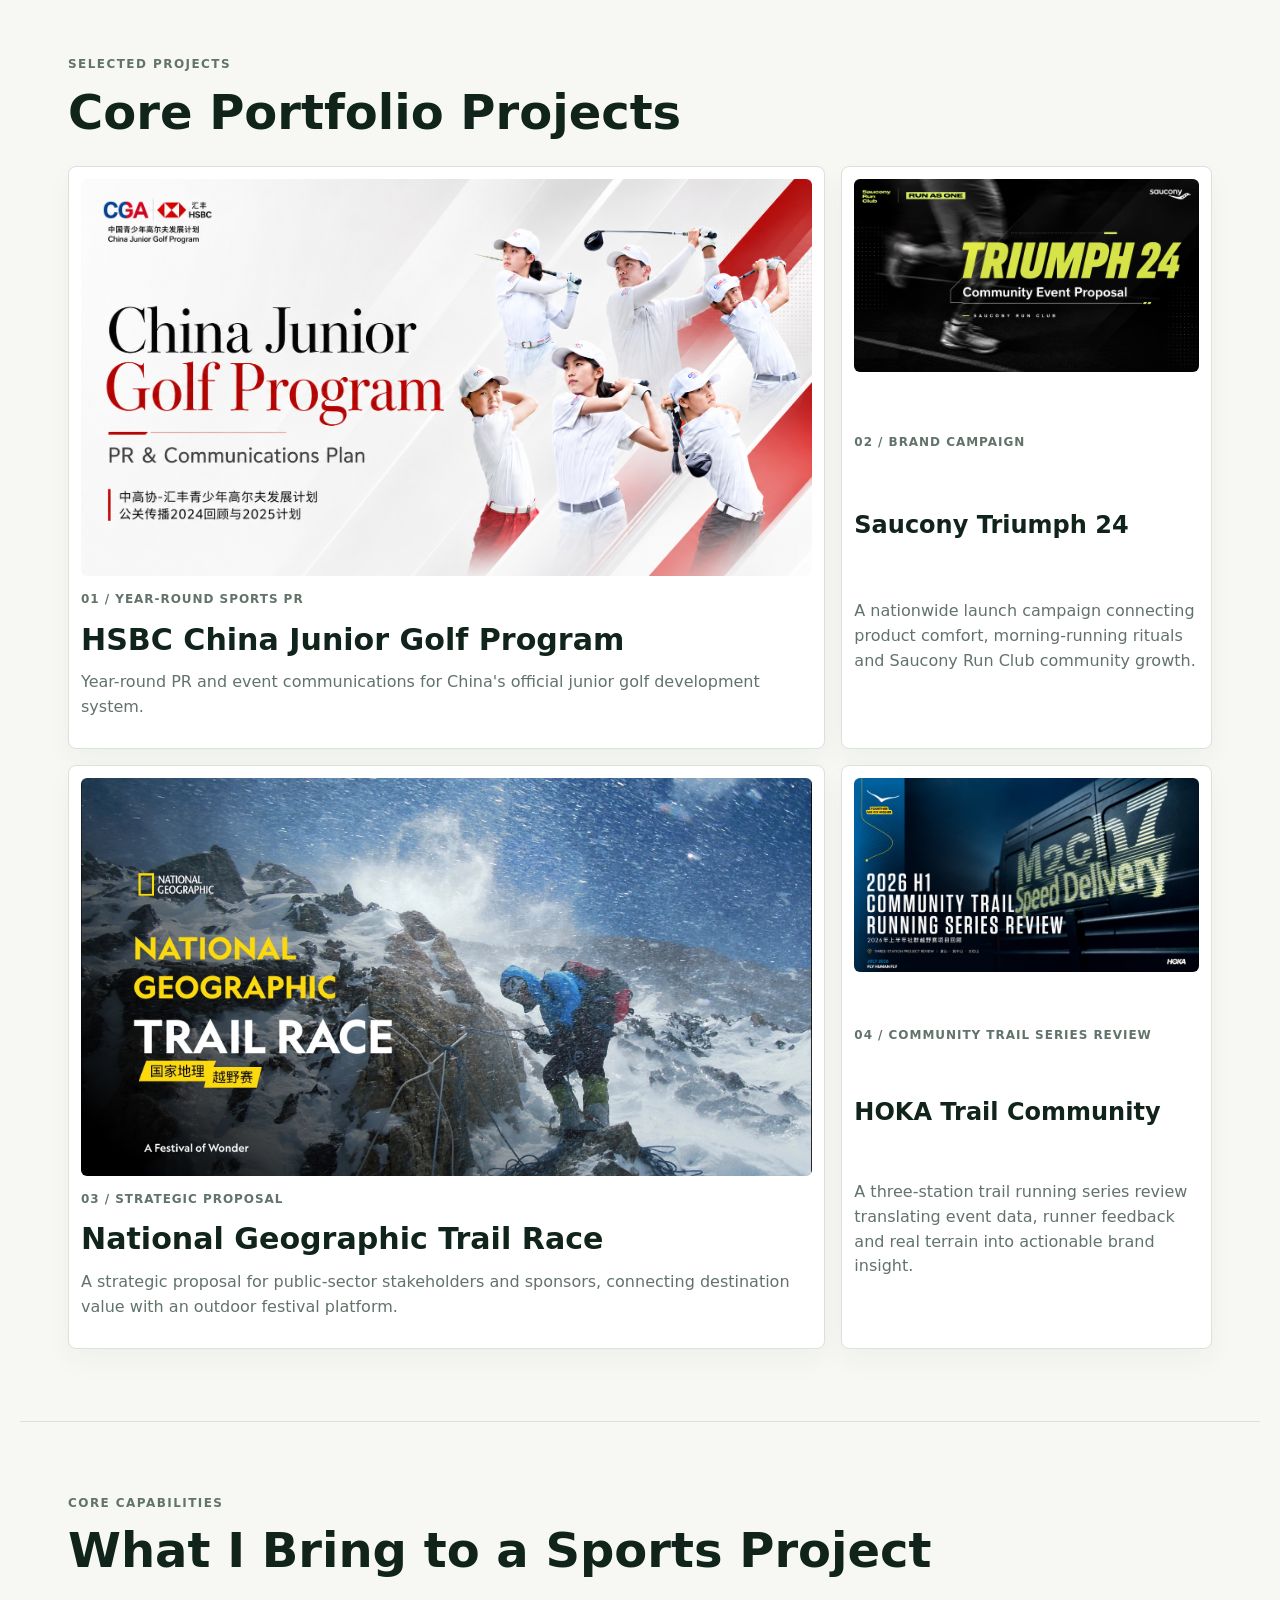
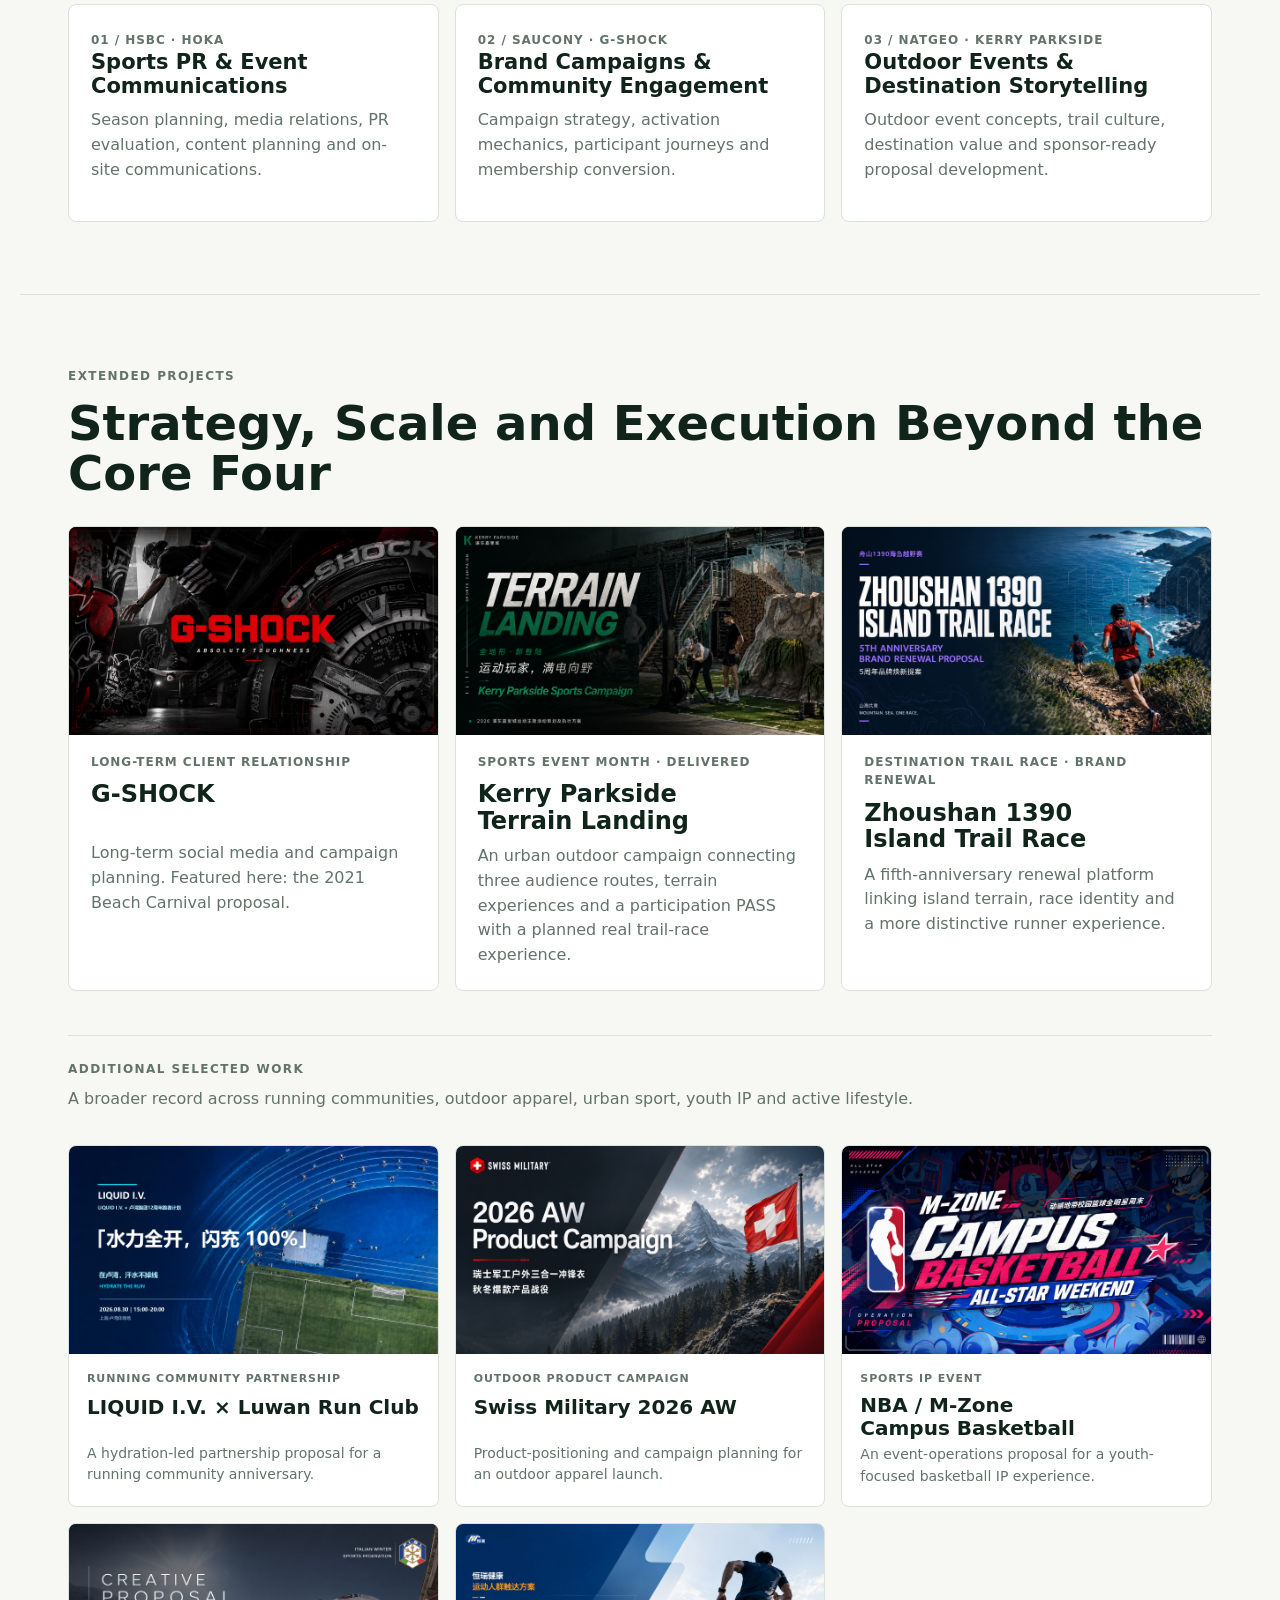
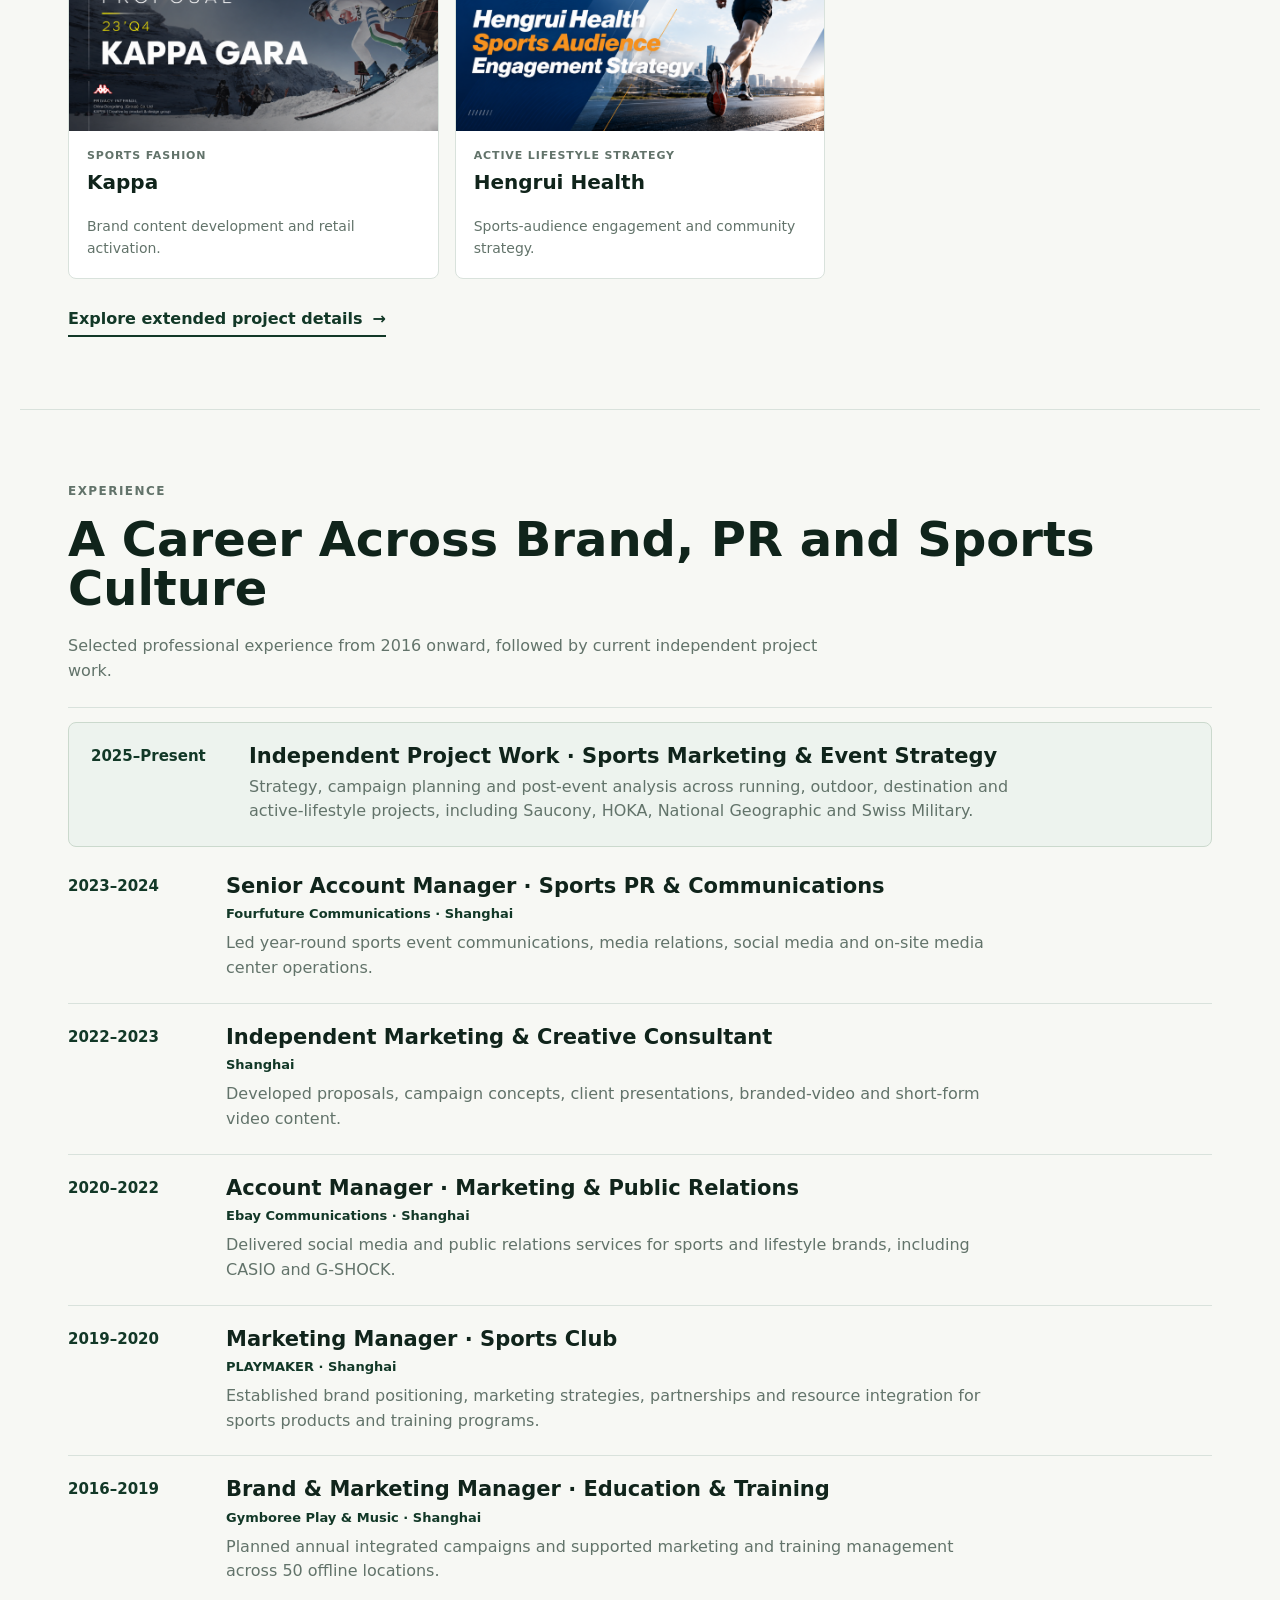
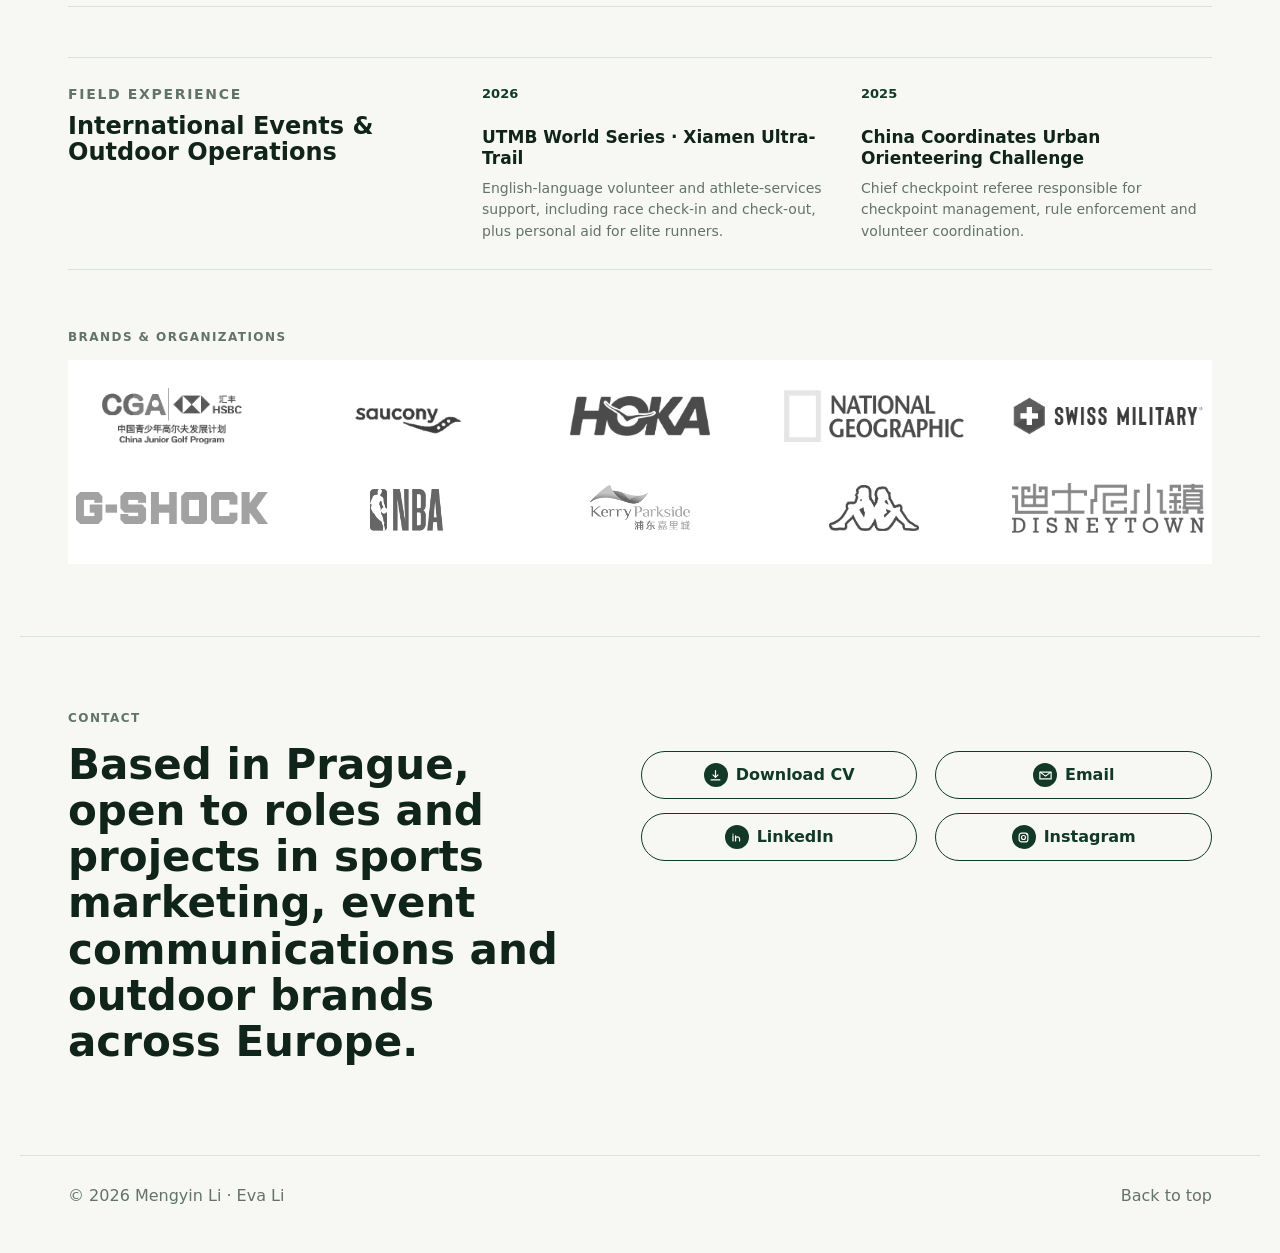
==== commit f2d4e45c: "Clarify contributions, participant counts and current profile" ====
--- a/index.html
+++ b/index.html
@@ -53,7 +53,7 @@
             <a class="button" href="case-studies.html"><span class="lang-en-only">Case Studies</span><span class="lang-zh-only">完整案例</span></a>
           </div>
           <div class="hero-facts" aria-label="Profile highlights">
-            <span><strong>15+</strong><small class="lang-en-only">Years in marketing</small><small class="lang-zh-only">年营销传播经验</small></span>
+            <span><strong>10+</strong><small class="lang-en-only">Years in marketing</small><small class="lang-zh-only">年营销传播经验</small></span>
             <span><strong class="lang-en-only">Prague</strong><strong class="lang-zh-only">布拉格</strong><small class="lang-en-only">Sport Management · Charles University</small><small class="lang-zh-only">查理大学 · 体育管理硕士在读</small></span>
             <span><strong class="lang-en-only">Running · Outdoor</strong><strong class="lang-zh-only">跑步 · 户外</strong><small class="lang-en-only">Sports culture focus</small><small class="lang-zh-only">体育文化方向</small></span>
           </div>
@@ -82,11 +82,12 @@
             <h3 class="lang-en-only">Professional Summary</h3><h3 class="lang-zh-only">职业简介</h3>
             <p class="lang-en-only">I work across sports marketing, sports PR, event communications and outdoor community storytelling. My work connects strategic thinking with practical event delivery, from year-round communications and campaign mechanics to on-site operations and post-event analysis.</p>
             <p class="lang-zh-only">我长期深耕体育营销、体育公关、赛事传播与户外社群内容。工作重点是把策略思考落到真实的活动体验中，从全年传播规划、活动机制，到现场传播支持与赛后复盘。</p>
-            <a class="text-link" href="assets/documents/Mengyin_Li_CV.pdf?v=20260920" download><span class="lang-en-only">Download CV</span><span class="lang-zh-only">下载英文 CV</span><span aria-hidden="true">↓</span></a>
+            <a class="text-link" href="assets/documents/Mengyin_Li_CV.pdf?v=20260927" download><span class="lang-en-only">Download CV</span><span class="lang-zh-only">下载英文 CV</span><span aria-hidden="true">↓</span></a>
           </div>
           <div class="profile-notes">
             <p><strong class="lang-en-only">Current Direction</strong><strong class="lang-zh-only">当前方向</strong><br><span class="lang-en-only">Based in Prague · Pursuing a master’s in Sport Management at Charles University</span><span class="lang-zh-only">常驻布拉格，正在查理大学攻读体育管理硕士</span></p>
             <p><strong class="lang-en-only">Education</strong><strong class="lang-zh-only">教育背景</strong><br><span class="lang-en-only">Beijing Normal University · Education Management</span><span class="lang-zh-only">北京师范大学 · 教育管理</span></p>
+            <p><strong class="lang-en-only">Languages</strong><strong class="lang-zh-only">语言能力</strong><br><span class="lang-en-only">Chinese · Native<br>English · Fluent</span><span class="lang-zh-only">中文母语 · 英文流利</span></p>
             <p><strong class="lang-en-only">Personal Sports Profile</strong><strong class="lang-zh-only">个人运动档案</strong><br><span class="lang-en-only">Trail running · Road cycling · Boxing</span><span class="lang-zh-only">越野跑 · 公路骑行 · 拳击</span></p>
             <p><strong class="lang-en-only">Certificate</strong><strong class="lang-zh-only">专业证书</strong><br><span class="lang-en-only">Outdoor Sports Referee · Level 3</span><span class="lang-zh-only">三级户外运动裁判员</span></p>
           </div>
@@ -181,7 +182,7 @@
           </a>
           <a class="snapshot-card" href="project-snapshots.html#kerry">
             <img class="snapshot-visual" src="assets/covers/kerry-parkside-terrain-landing.webp?v=kp-terrain-landing2" alt="Kerry Parkside Terrain Landing outdoor sports activation visual" width="1672" height="941">
-            <span class="lang-en-only">Sports Event Month · Execution Proposal</span><span class="lang-zh-only">运动主题活动月 · 执行方案</span>
+            <span class="lang-en-only">Sports Event Month · Delivered</span><span class="lang-zh-only">运动主题活动月 · 已落地</span>
             <h3>Kerry Parkside Terrain Landing</h3>
             <p class="lang-en-only">An urban outdoor campaign connecting three audience routes, terrain experiences and a participation PASS with a planned real trail-race experience.</p>
             <p class="lang-zh-only">以大众、专业、亲子三条路线，串联地形体验、满电 PASS 与真实越野赛事延伸的城市户外活动策划。</p>
@@ -295,7 +296,7 @@
           <h2 class="lang-zh-only">常驻布拉格，期待欧洲体育营销、赛事传播与户外品牌领域的工作及项目合作。</h2>
         </div>
         <div class="contact-links">
-          <a href="assets/documents/Mengyin_Li_CV.pdf?v=20260920" download aria-label="Download Mengyin Li CV">
+          <a href="assets/documents/Mengyin_Li_CV.pdf?v=20260927" download aria-label="Download Mengyin Li CV">
             <span class="contact-icon" aria-hidden="true"><svg viewBox="0 0 24 24"><path d="M12 4v11m-4-4 4 4 4-4M5 19h14"/></svg></span><span class="lang-en-only">Download CV</span><span class="lang-zh-only">下载 CV</span>
           </a>
           <a href="mailto:mengyin0101@gmail.com" aria-label="Email Mengyin Li">
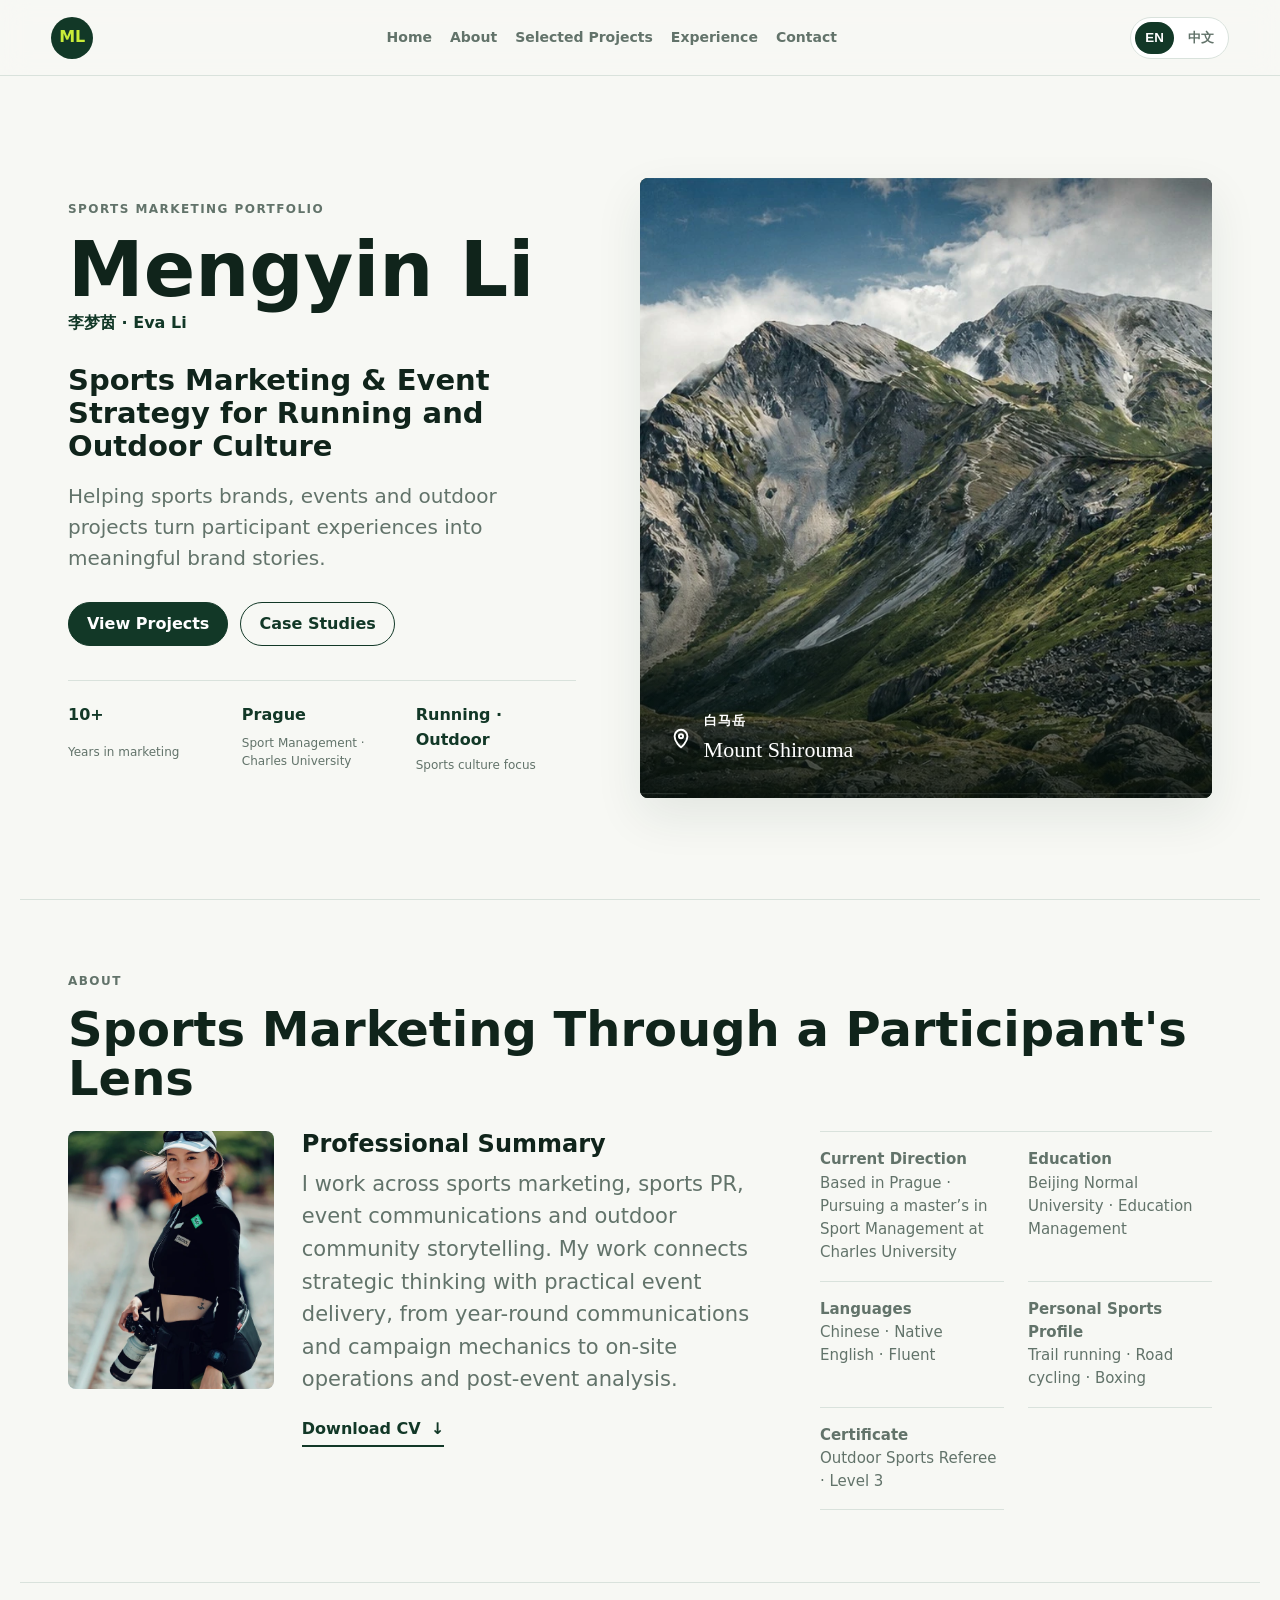
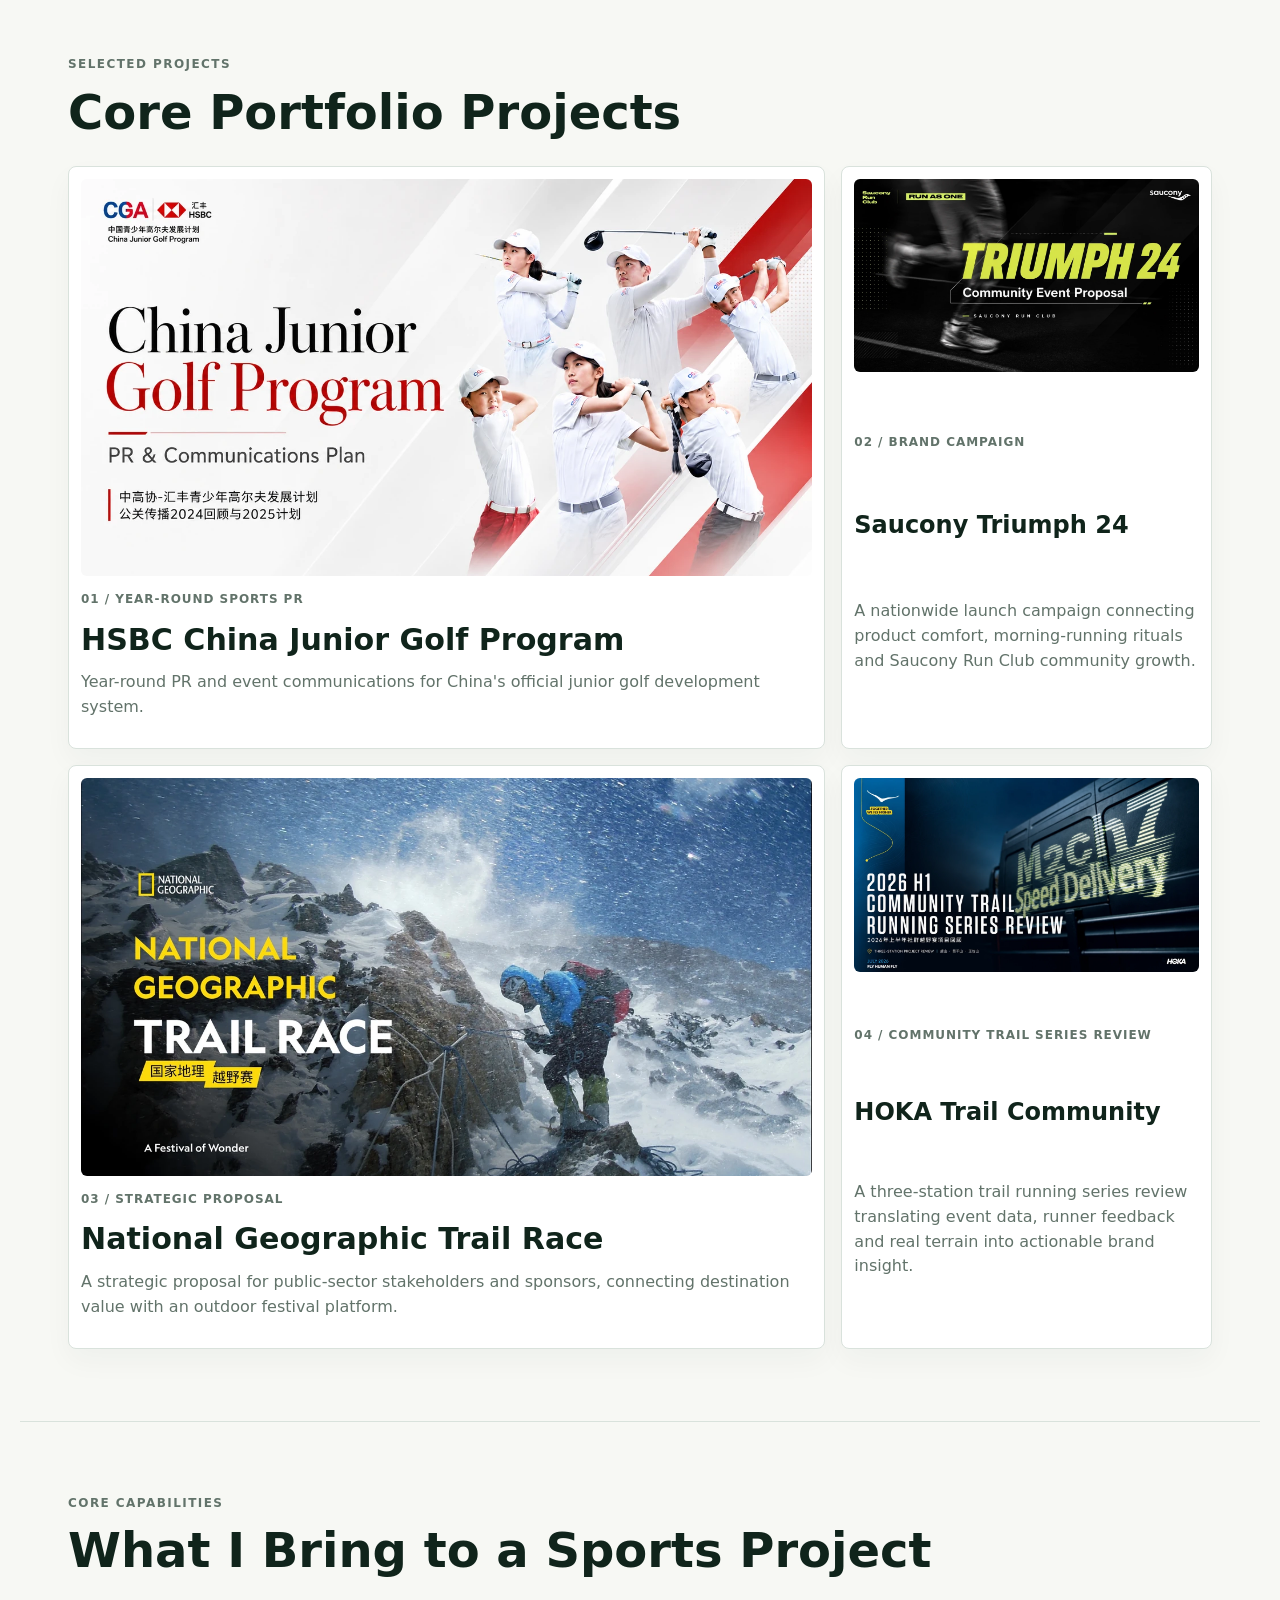
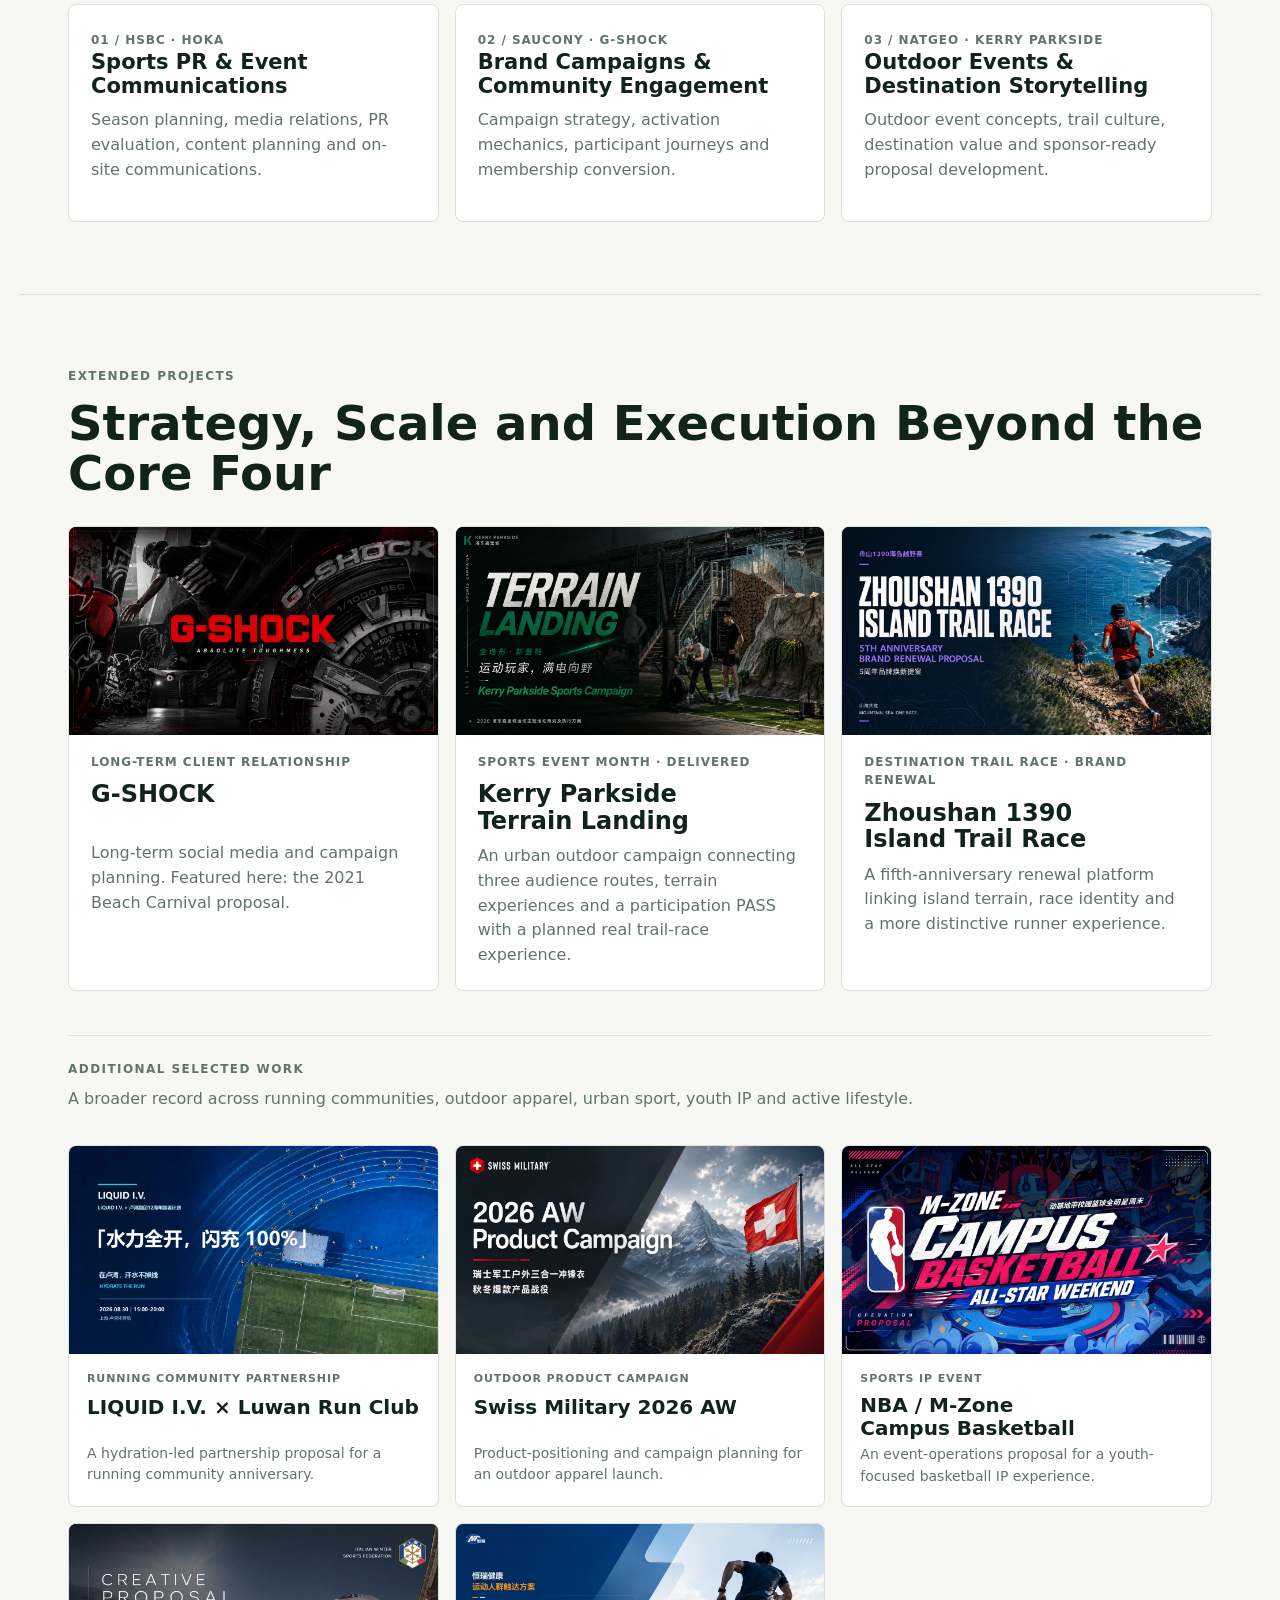
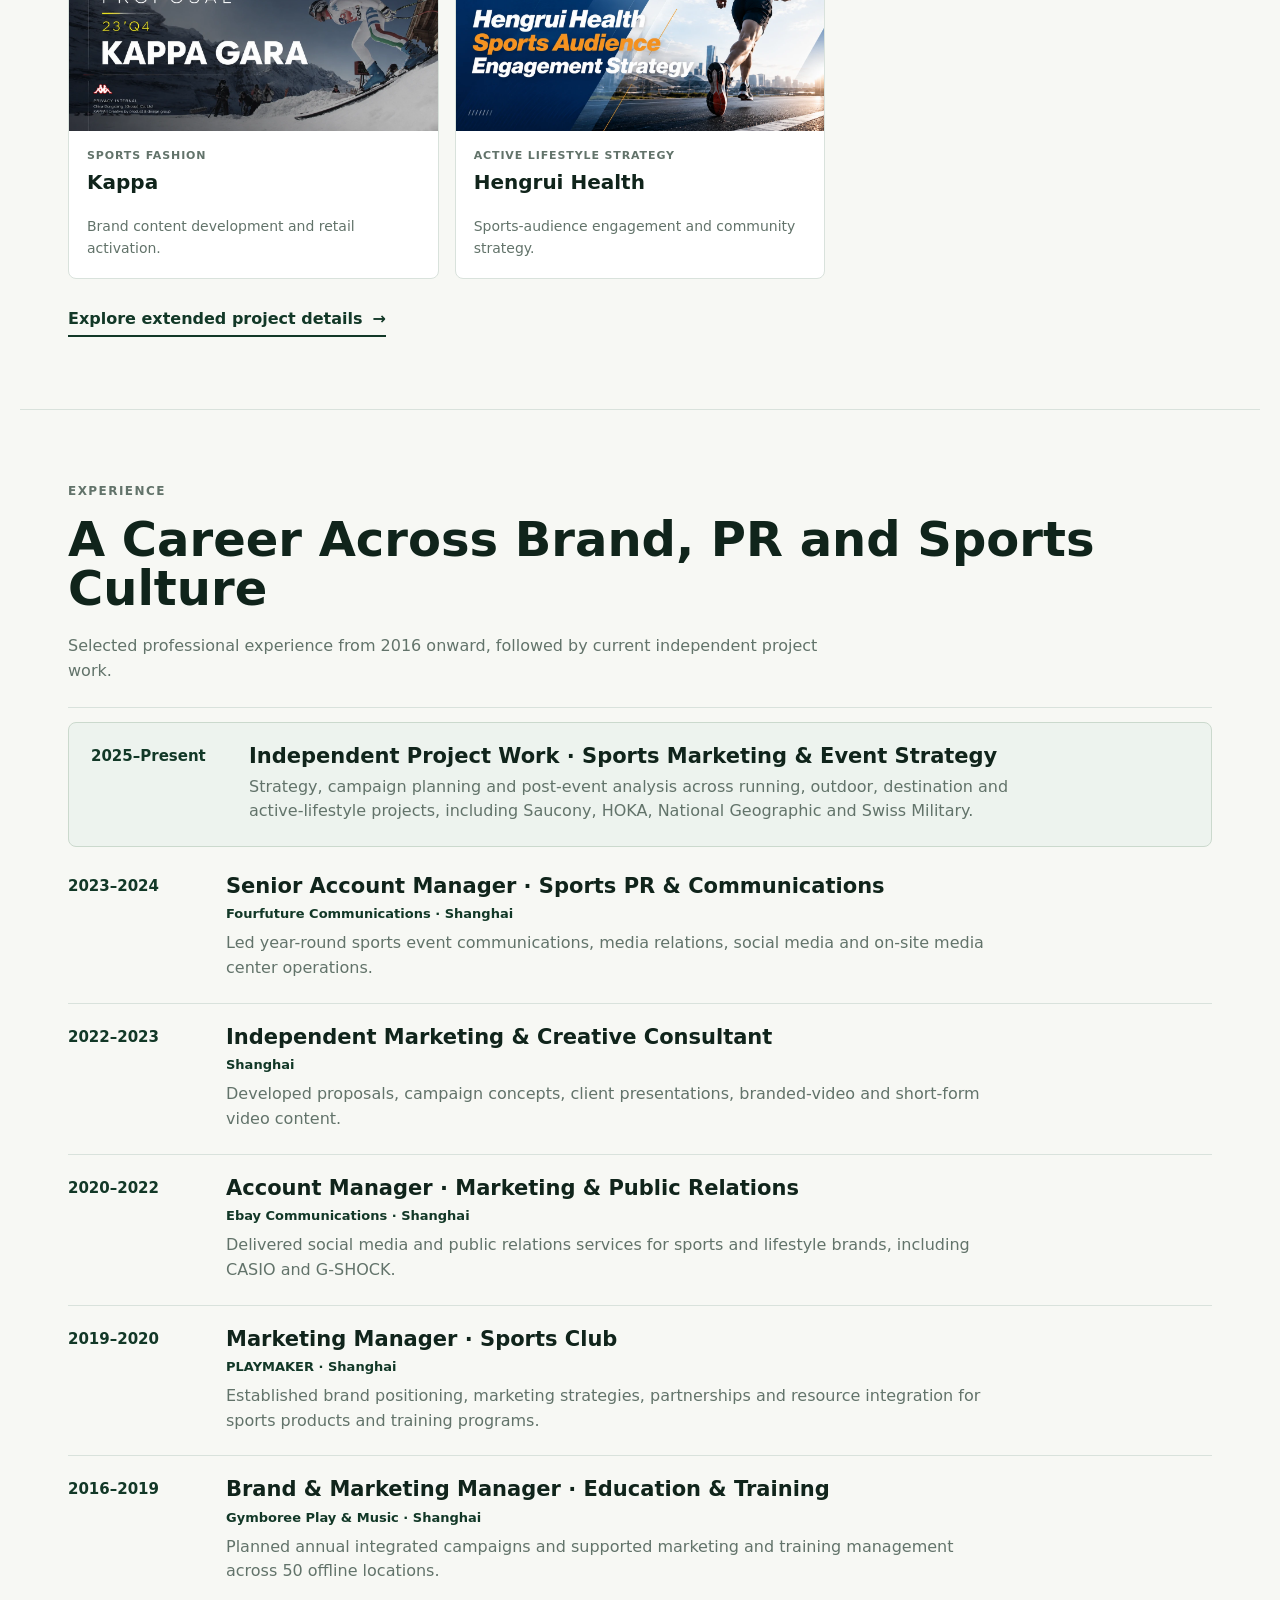
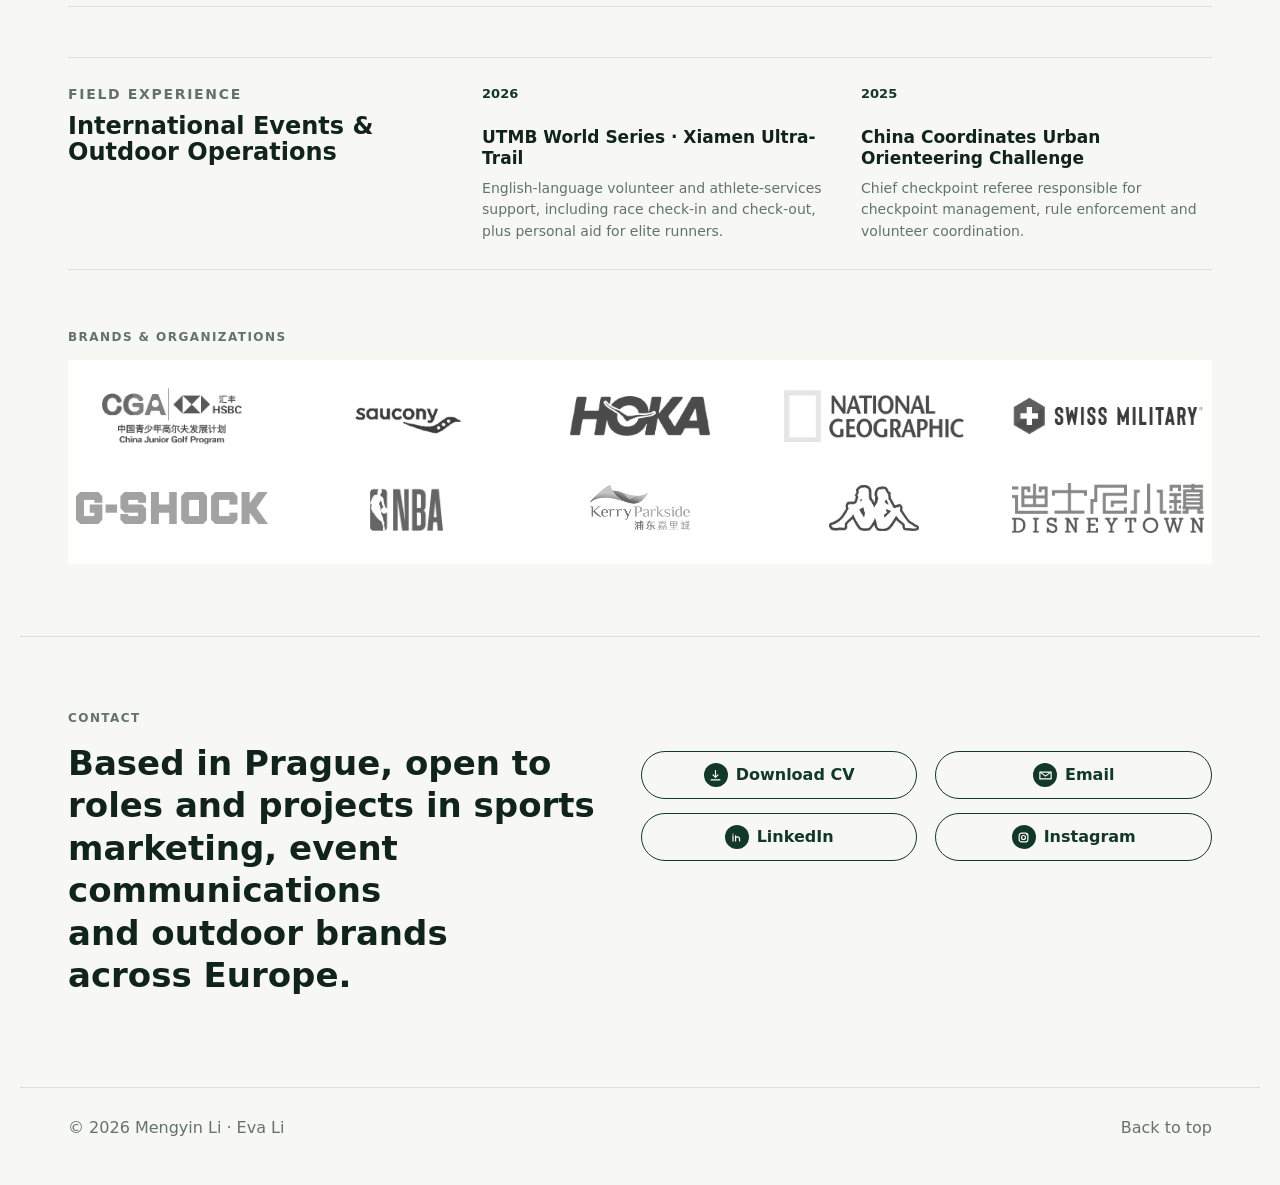
==== commit 7fdcaea3: "Optimize homepage images and responsive layouts" ====
--- a/index.html
+++ b/index.html
@@ -17,7 +17,7 @@
     <meta name="twitter:title" content="Mengyin Li | Sports Marketing & Event Strategy">
     <meta name="twitter:description" content="Sports marketing and event strategy for running and outdoor culture.">
     <meta name="twitter:image" content="https://mengyin0101-coder.github.io/assets/images/mount-shirouma-hero.jpg">
-    <link rel="stylesheet" href="styles.css?v=portfolio6">
+    <link rel="stylesheet" href="styles.css?v=portfolio11">
   </head>
   <body>
     <header class="site-header">
@@ -46,8 +46,8 @@
           <p class="name-alias lang-zh-only">Eva Li</p>
           <h2 class="lang-en-only">Sports Marketing &amp; Event Strategy for Running and Outdoor Culture</h2>
           <h2 class="lang-zh-only">面向跑步与户外文化的体育营销与赛事策略</h2>
-          <p class="hero-intro lang-en-only">I help sports brands, events and outdoor projects turn community experiences into meaningful brand stories.</p>
-          <p class="hero-intro lang-zh-only">我为体育品牌、赛事与户外项目，把社群体验沉淀为有共鸣的品牌故事。</p>
+          <p class="hero-intro lang-en-only">Helping sports brands, events and outdoor projects turn participant experiences into meaningful brand stories.</p>
+          <p class="hero-intro lang-zh-only">为体育品牌、赛事与户外项目，把参与体验沉淀为有共鸣的品牌故事。</p>
           <div class="hero-actions">
             <a class="button primary" href="#projects"><span class="lang-en-only">View Projects</span><span class="lang-zh-only">查看项目</span></a>
             <a class="button" href="case-studies.html"><span class="lang-en-only">Case Studies</span><span class="lang-zh-only">完整案例</span></a>
@@ -59,7 +59,7 @@
           </div>
         </div>
         <div class="hero-visual" aria-label="Mount Shirouma outdoor landscape">
-          <img src="assets/images/mount-shirouma-hero.jpg?v=shirouma-1" alt="Mountain landscape at Mount Shirouma" width="812" height="742">
+          <img fetchpriority="high" src="assets/home-optimized/mount-shirouma-hero.webp" alt="Mountain landscape at Mount Shirouma" width="812" height="742">
           <div class="visual-location">
             <span class="location-pin" aria-hidden="true"><svg viewBox="0 0 24 24"><path d="M12 21s7-5.25 7-12A7 7 0 1 0 5 9c0 6.75 7 12 7 12Z"/><circle cx="12" cy="9" r="2.25"/></svg></span>
             <div><span>白马岳</span><strong>Mount Shirouma</strong></div>
@@ -76,7 +76,7 @@
         </div>
         <div class="about-grid">
           <figure class="about-portrait">
-            <img src="assets/images/mengyin-li-portrait.jpg?v=outdoor-portrait1" alt="Mengyin Li outdoors wearing a running cap and carrying a camera" width="2160" height="3240">
+            <img loading="lazy" decoding="async" src="assets/home-optimized/mengyin-li-portrait.webp" alt="Mengyin Li outdoors wearing a running cap and carrying a camera" width="600" height="900">
           </figure>
           <div class="about-summary">
             <h3 class="lang-en-only">Professional Summary</h3><h3 class="lang-zh-only">职业简介</h3>
@@ -103,28 +103,28 @@
         </div>
         <div class="project-grid">
           <a class="project-card project-featured" href="case-studies.html#hsbc">
-            <img class="project-visual" src="assets/covers/hsbc-junior-golf.webp?v=hsbc-cover-2" alt="HSBC China Junior Golf Program PR and Communications Plan cover" width="1672" height="941">
+            <img loading="lazy" decoding="async" class="project-visual" src="assets/home-optimized/hsbc-junior-golf.webp" alt="HSBC China Junior Golf Program PR and Communications Plan cover" width="1280" height="720">
             <div class="project-meta"><span class="lang-en-only">01 / Year-round Sports PR</span><span class="lang-zh-only">01 / 全年体育公关</span></div>
             <h3>HSBC China Junior Golf Program</h3>
             <p class="lang-en-only">Year-round PR and event communications for China's official junior golf development system.</p>
             <p class="lang-zh-only">围绕中国官方青少年高尔夫人才培养体系的全年公关与赛事传播。</p>
           </a>
           <a class="project-card project-compact" href="case-studies.html#saucony">
-            <img class="project-visual" src="assets/covers/saucony-triumph-24.jpg" alt="Saucony Triumph 24 community event proposal cover" width="1672" height="941">
+            <img loading="lazy" decoding="async" class="project-visual" src="assets/home-optimized/saucony-triumph-24.webp" alt="Saucony Triumph 24 community event proposal cover" width="1280" height="720">
             <div class="project-meta"><span class="lang-en-only">02 / Brand Campaign</span><span class="lang-zh-only">02 / 品牌 Campaign</span></div>
             <h3>Saucony Triumph 24</h3>
             <p class="lang-en-only">A nationwide launch campaign connecting product comfort, morning-running rituals and Saucony Run Club community growth.</p>
             <p class="lang-zh-only">围绕新品上市，将舒适产品利益、晨跑仪式与城市社群激活串联起来。</p>
           </a>
           <a class="project-card project-featured" href="case-studies.html#natgeo">
-            <img class="project-visual" src="assets/covers/natgeo-trail-race.jpg" alt="National Geographic Trail Race proposal cover" width="1920" height="1080">
+            <img loading="lazy" decoding="async" class="project-visual" src="assets/home-optimized/natgeo-trail-race.webp" alt="National Geographic Trail Race proposal cover" width="1280" height="720">
             <div class="project-meta"><span class="lang-en-only">03 / Strategic Proposal</span><span class="lang-zh-only">03 / 战略提案</span></div>
-            <h3><span class="lang-en-only">National Geographic Trail Race</span><span class="lang-zh-only">National Geographic 越野赛 · 重庆</span></h3>
+            <h3><span class="lang-en-only">National Geographic Trail Race</span><span class="lang-zh-only">国家地理 · 越野赛事策划</span></h3>
             <p class="lang-en-only">A strategic proposal for public-sector stakeholders and sponsors, connecting destination value with an outdoor festival platform.</p>
             <p class="lang-zh-only">面向政府与潜在赞助商的概念提案，连接目的地价值与户外生活节 IP。</p>
           </a>
           <a class="project-card project-compact" href="case-studies.html#hoka">
-            <img class="project-visual" src="assets/covers/hoka-trail-community.jpg?v=hoka-0727" alt="HOKA 2026 H1 Community Trail Running Series Review cover" width="1672" height="941">
+            <img loading="lazy" decoding="async" class="project-visual" src="assets/home-optimized/hoka-trail-community.webp" alt="HOKA 2026 H1 Community Trail Running Series Review cover" width="1280" height="720">
             <div class="project-meta"><span class="lang-en-only">04 / Community Trail Series Review</span><span class="lang-zh-only">04 / 社群越野跑系列复盘</span></div>
             <h3>HOKA Trail Community</h3>
             <p class="lang-en-only">A three-station trail running series review translating event data, runner feedback and real terrain into actionable brand insight.</p>
@@ -174,21 +174,21 @@
         </div>
         <div class="snapshot-grid">
           <a class="snapshot-card" href="project-snapshots.html#gshock">
-            <img class="snapshot-visual" src="assets/covers/gshock-social-campaign.webp?v=gshock-3" alt="G-SHOCK social campaign event visual" width="1672" height="941">
+            <img loading="lazy" decoding="async" class="snapshot-visual" src="assets/home-optimized/gshock-social-campaign.webp" alt="G-SHOCK social campaign event visual" width="1280" height="720">
             <span class="lang-en-only">Long-Term Client Relationship</span><span class="lang-zh-only">长期客户服务</span>
             <h3>G-SHOCK</h3>
             <p class="lang-en-only">Long-term social media and campaign planning. Featured here: the 2021 Beach Carnival proposal.</p>
             <p class="lang-zh-only">长期负责社媒运营与品牌活动策划；精选展示 2021 年「制燥浪潮」沙滩嘉年华方案。</p>
           </a>
           <a class="snapshot-card" href="project-snapshots.html#kerry">
-            <img class="snapshot-visual" src="assets/covers/kerry-parkside-terrain-landing.webp?v=kp-terrain-landing2" alt="Kerry Parkside Terrain Landing outdoor sports activation visual" width="1672" height="941">
+            <img loading="lazy" decoding="async" class="snapshot-visual" src="assets/home-optimized/kerry-parkside-terrain-landing.webp" alt="Kerry Parkside Terrain Landing outdoor sports activation visual" width="1280" height="720">
             <span class="lang-en-only">Sports Event Month · Delivered</span><span class="lang-zh-only">运动主题活动月 · 已落地</span>
             <h3>Kerry Parkside Terrain Landing</h3>
             <p class="lang-en-only">An urban outdoor campaign connecting three audience routes, terrain experiences and a participation PASS with a planned real trail-race experience.</p>
             <p class="lang-zh-only">以大众、专业、亲子三条路线，串联地形体验、满电 PASS 与真实越野赛事延伸的城市户外活动策划。</p>
           </a>
           <a class="snapshot-card" href="project-snapshots.html#zhoushan">
-            <img class="snapshot-visual" src="assets/covers/zhoushan-1390-brand-renewal.webp?v=zhoushan-cover-2" alt="Zhoushan 1390 Island Trail Race brand renewal proposal cover" width="1672" height="941">
+            <img loading="lazy" decoding="async" class="snapshot-visual" src="assets/home-optimized/zhoushan-1390-brand-renewal.webp" alt="Zhoushan 1390 Island Trail Race brand renewal proposal cover" width="1280" height="720">
             <span class="lang-en-only">Destination Trail Race · Brand Renewal</span><span class="lang-zh-only">目的地越野赛 · 品牌焕新</span>
             <h3><span class="lang-en-only">Zhoushan 1390 Island Trail Race</span><span class="lang-zh-only">舟山 1390 海岛越野赛</span></h3>
             <p class="lang-en-only">A fifth-anniversary renewal platform linking island terrain, race identity and a more distinctive runner experience.</p>
@@ -201,7 +201,7 @@
         </div>
         <div class="snapshot-list" aria-label="Additional project list">
           <a class="snapshot-list-card" href="project-snapshots.html#liquid">
-            <div class="snapshot-list-cover"><img src="assets/covers/liquid-iv-luwan-run-club.webp" alt="LIQUID I.V. and Luwan Run Club partnership proposal cover" width="1600" height="900"></div>
+            <div class="snapshot-list-cover"><img loading="lazy" decoding="async" src="assets/home-optimized/liquid-iv-luwan-run-club.webp" alt="LIQUID I.V. and Luwan Run Club partnership proposal cover" width="1280" height="720"></div>
             <div class="snapshot-list-content">
               <span class="lang-en-only">Running Community Partnership</span><span class="lang-zh-only">跑步社群合作</span>
               <h3>LIQUID I.V. × Luwan Run Club</h3>
@@ -209,7 +209,7 @@
             </div>
           </a>
           <a class="snapshot-list-card" href="project-snapshots.html#swiss">
-            <div class="snapshot-list-cover"><img src="assets/covers/swiss-military-2026-aw.jpg" alt="Swiss Military 2026 AW Product Campaign cover" width="1672" height="941"></div>
+            <div class="snapshot-list-cover"><img loading="lazy" decoding="async" src="assets/home-optimized/swiss-military-2026-aw.webp" alt="Swiss Military 2026 AW Product Campaign cover" width="1280" height="720"></div>
             <div class="snapshot-list-content">
               <span class="lang-en-only">Outdoor Product Campaign</span><span class="lang-zh-only">户外产品 Campaign</span>
               <h3>Swiss Military 2026 AW</h3>
@@ -218,7 +218,7 @@
           </a>
           <a class="snapshot-list-card snapshot-list-card--nba" href="project-snapshots.html#nba">
             <div class="snapshot-list-cover">
-              <img src="assets/covers/nba-mzone-campus.webp?v=nba-campus2" alt="NBA and M-Zone Campus Basketball All-Star Weekend proposal cover" width="1672" height="941">
+              <img loading="lazy" decoding="async" src="assets/home-optimized/nba-mzone-campus.webp" alt="NBA and M-Zone Campus Basketball All-Star Weekend proposal cover" width="1280" height="720">
             </div>
             <div class="snapshot-list-content">
               <span class="lang-en-only">Sports IP Event</span><span class="lang-zh-only">体育 IP 活动</span>
@@ -228,7 +228,7 @@
           </a>
           <a class="snapshot-list-card snapshot-list-card--kappa" href="project-snapshots.html#kappa">
             <div class="snapshot-list-cover">
-              <img src="assets/covers/kappa-gara.webp?v=kappa-gara1" alt="Kappa Gara creative proposal featuring Italian winter sports" width="1672" height="941">
+              <img loading="lazy" decoding="async" src="assets/home-optimized/kappa-gara.webp" alt="Kappa Gara creative proposal featuring Italian winter sports" width="1280" height="720">
             </div>
             <div class="snapshot-list-content">
               <span class="lang-en-only">Sports Fashion</span><span class="lang-zh-only">运动时尚</span>
@@ -237,7 +237,7 @@
             </div>
           </a>
           <a class="snapshot-list-card snapshot-list-card--hengrui" href="project-snapshots.html#hengrui">
-            <div class="snapshot-list-cover"><img src="assets/covers/hengrui-sports-audience-strategy.webp?v=hengrui-2" alt="Hengrui Health sports audience engagement strategy cover" width="1672" height="941"></div>
+            <div class="snapshot-list-cover"><img loading="lazy" decoding="async" src="assets/home-optimized/hengrui-sports-audience-strategy.webp" alt="Hengrui Health sports audience engagement strategy cover" width="1280" height="720"></div>
             <div class="snapshot-list-content">
               <span class="lang-en-only">Active Lifestyle Strategy</span><span class="lang-zh-only">健康运动策略</span>
               <h3>Hengrui Health</h3>
@@ -275,16 +275,16 @@
           <p class="eyebrow lang-zh-only">服务过的品牌与组织</p>
         </div>
         <div class="brand-wall" aria-label="Brand list">
-          <figure class="logo-program"><img src="assets/logos/hsbc-junior-golf.png" alt="China Junior Golf Program and HSBC" width="314" height="131"></figure>
-          <figure><img src="assets/logos/saucony.png" alt="Saucony" width="359" height="117"></figure>
-          <figure class="logo-hoka"><img src="assets/logos/hoka-transparent.png" alt="HOKA" width="743" height="212"></figure>
-          <figure class="logo-wide"><img src="assets/logos/natgeo-whitebg.png" alt="National Geographic" width="454" height="131"></figure>
-          <figure><img src="assets/logos/swiss-military.webp" alt="Swiss Military" width="2064" height="425"></figure>
-          <figure><img src="assets/logos/gshock.png" alt="G-SHOCK" width="579" height="96"></figure>
-          <figure><img src="assets/logos/nba.jpg" alt="NBA" width="4096" height="2526"></figure>
-          <figure><img src="assets/logos/kerry-parkside-cropped.png" alt="Kerry Parkside" width="385" height="176"></figure>
-          <figure><img src="assets/logos/kappa-transparent.png" alt="Kappa" width="490" height="253"></figure>
-          <figure class="logo-wide"><img src="assets/logos/disneytown-cropped.png" alt="Disneytown" width="518" height="136"></figure>
+          <figure class="logo-program"><img loading="lazy" decoding="async" src="assets/logos/hsbc-junior-golf.png" alt="China Junior Golf Program and HSBC" width="314" height="131"></figure>
+          <figure><img loading="lazy" decoding="async" src="assets/logos/saucony.png" alt="Saucony" width="359" height="117"></figure>
+          <figure class="logo-hoka"><img loading="lazy" decoding="async" src="assets/logos/hoka-transparent.png" alt="HOKA" width="743" height="212"></figure>
+          <figure class="logo-wide"><img loading="lazy" decoding="async" src="assets/logos/natgeo-whitebg.png" alt="National Geographic" width="454" height="131"></figure>
+          <figure><img loading="lazy" decoding="async" src="assets/logos/swiss-military.webp" alt="Swiss Military" width="2064" height="425"></figure>
+          <figure><img loading="lazy" decoding="async" src="assets/logos/gshock.png" alt="G-SHOCK" width="579" height="96"></figure>
+          <figure><img loading="lazy" decoding="async" src="assets/home-optimized/nba.webp" alt="NBA" width="1280" height="789"></figure>
+          <figure><img loading="lazy" decoding="async" src="assets/logos/kerry-parkside-cropped.png" alt="Kerry Parkside" width="385" height="176"></figure>
+          <figure><img loading="lazy" decoding="async" src="assets/logos/kappa-transparent.png" alt="Kappa" width="490" height="253"></figure>
+          <figure class="logo-wide"><img loading="lazy" decoding="async" src="assets/logos/disneytown-cropped.png" alt="Disneytown" width="518" height="136"></figure>
         </div>
       </section>
 
--- a/styles.css
+++ b/styles.css
@@ -327,8 +327,8 @@
 
 .contact h2 {
   max-width: 610px;
-  font-size: 42px;
-  line-height: 1.1;
+  font-size: 34px;
+  line-height: 1.25;
   text-wrap: pretty;
 }
 
@@ -1399,8 +1399,8 @@
 .hoka-gallery img {
   display: block;
   width: 100%;
-  height: 100%;
-  min-height: 350px;
+  height: 350px;
+  min-height: 0;
   border-radius: 6px;
   object-fit: cover;
   cursor: zoom-in;
@@ -1926,7 +1926,7 @@
   }
 
   .contact h2 {
-    font-size: 32px;
+    font-size: 26px;
   }
 
   .contact .contact-links {
@@ -2054,7 +2054,7 @@
   }
 
   .snapshot-evidence img {
-    aspect-ratio: 4 / 3;
+    aspect-ratio: auto;
   }
 
 }
@@ -2101,3 +2101,66 @@
 .snapshot-study {
   scroll-margin-top: calc(var(--site-header-height, 76px) + 76px);
 }
+
+/* Compact Chinese hierarchy; mixed Latin brand names wrap at word boundaries. */
+body.is-zh :is(.project-card, .snapshot-card, .snapshot-list-content, .case-header, .snapshot-study-header) {
+  min-width: 0;
+}
+body.is-zh :is(h1, h2, h3, h4) {
+  text-wrap: wrap;
+  overflow-wrap: break-word;
+  letter-spacing: 0;
+}
+body.is-zh .section-heading h2 { font-size: clamp(28px, 3.2vw, 40px); }
+body.is-zh :is(.project-card, .snapshot-card) h3 { font-size: 24px; line-height: 1.45; }
+body.is-zh .snapshot-list h3 { font-size: 20px; line-height: 1.45; }
+body.is-zh .case-index strong { overflow-wrap: normal; }
+body.is-zh :is(.case-header, .snapshot-study-header) h2 { font-size: clamp(26px, 3vw, 34px); line-height: 1.45; }
+@media (max-width: 620px) {
+  body.is-zh h1 { font-size: 44px; }
+  body.is-zh :is(.case-hero, .snapshot-hero) h1 { font-size: 30px; }
+  body.is-zh .hero h2 { font-size: 22px; line-height: 1.5; }
+  body.is-zh .section-heading h2 { font-size: 28px; line-height: 1.45; }
+  body.is-zh :is(.project-card, .snapshot-card) h3 { font-size: 22px; }
+  body.is-zh :is(.focus-grid, .timeline, .case-grid, .snapshot-detail-grid) h3 { font-size: 20px; line-height: 1.5; }
+  body.is-zh :is(.evidence-heading, .terrain-deck-evidence) h3 { font-size: 24px; line-height: 1.5; }
+  body.is-zh :is(.hero-intro, .about-summary p) { font-size: 17px; }
+  body.is-zh .contact h2 { font-size: 22px; line-height: 1.55; }
+  body.is-zh .nav { font-size: 12px; line-height: 1.4; }
+}
+
+/* Keep the Chinese hero introduction on one line on wide desktop screens. */
+@media (min-width: 1200px) {
+  .hero-copy { container-type: inline-size; }
+  body.is-zh .hero-intro {
+    max-width: none;
+    font-size: min(16px, 2.6cqi);
+    white-space: nowrap;
+  }
+}
+
+@media (min-width: 1200px) {
+  body.is-zh .hero h2 {
+    max-width: none;
+    font-size: min(29px, 4.1cqi);
+    white-space: nowrap;
+  }
+}
+
+/* Give the one-line Chinese introduction enough space without tiny type. */
+@media (min-width: 1200px) {
+  body.is-zh .hero {
+    grid-template-columns: minmax(0, 1.4fr) minmax(0, 1fr);
+    gap: 32px;
+  }
+  body.is-zh .hero h2 { font-size: min(27px, 4.8cqi); }
+  body.is-zh .hero-intro { font-size: min(16px, 2.85cqi); }
+}
+@media (max-width: 980px) {
+  .hoka-gallery img,
+  .hoka-gallery-primary img {
+    height: auto;
+    min-height: 0;
+    object-fit: contain;
+  }
+}
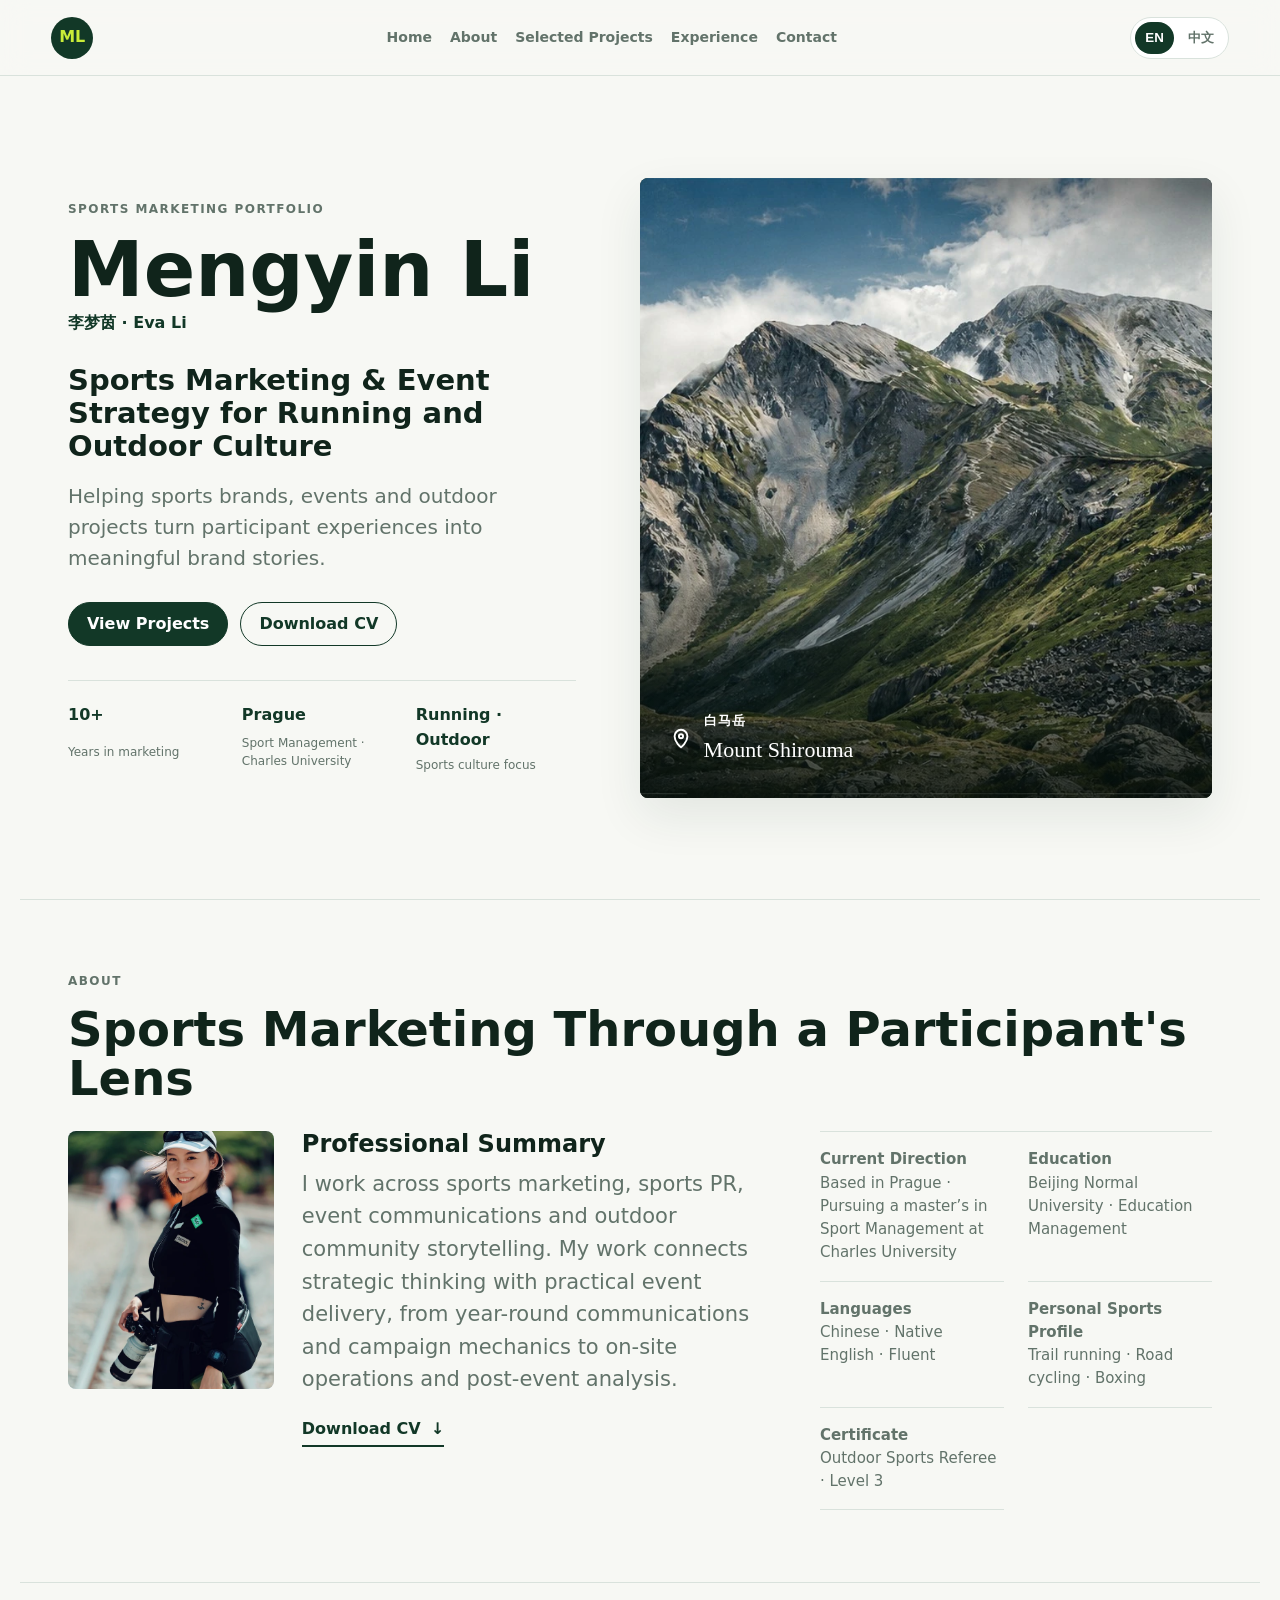
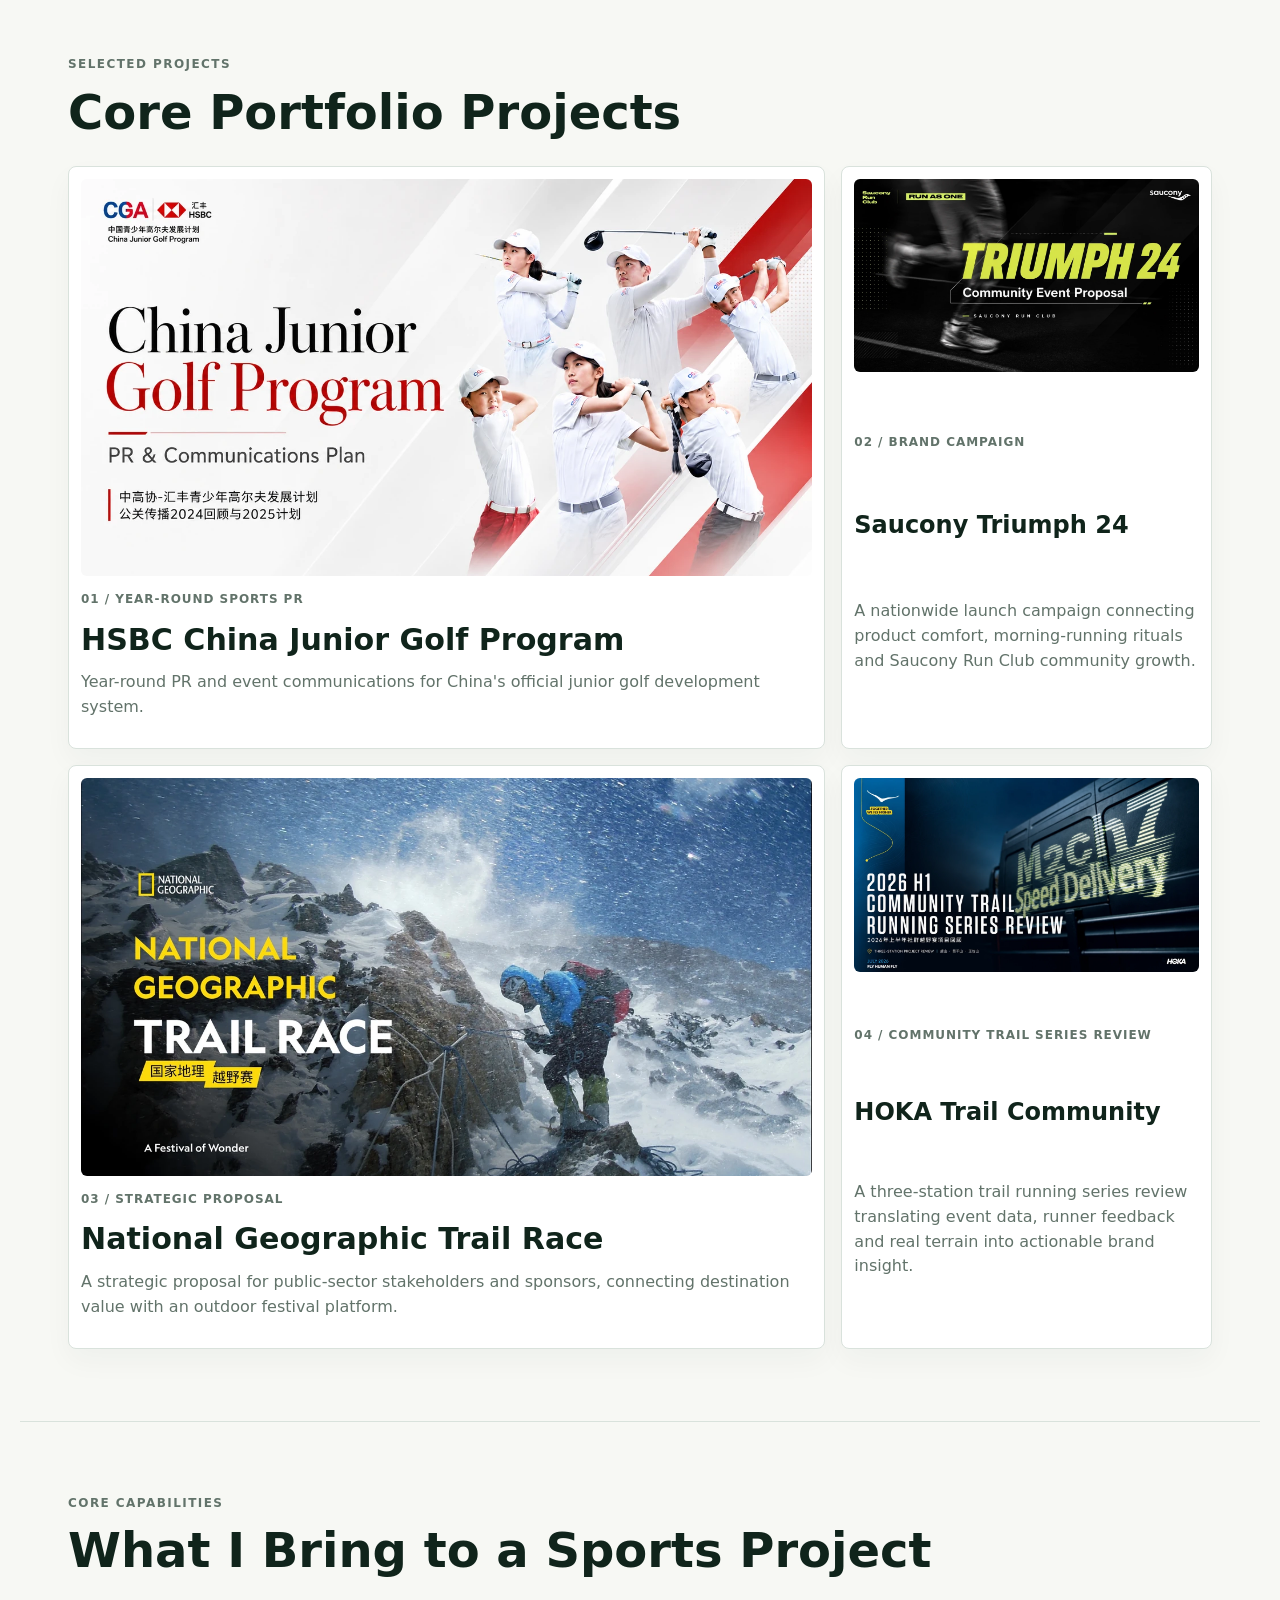
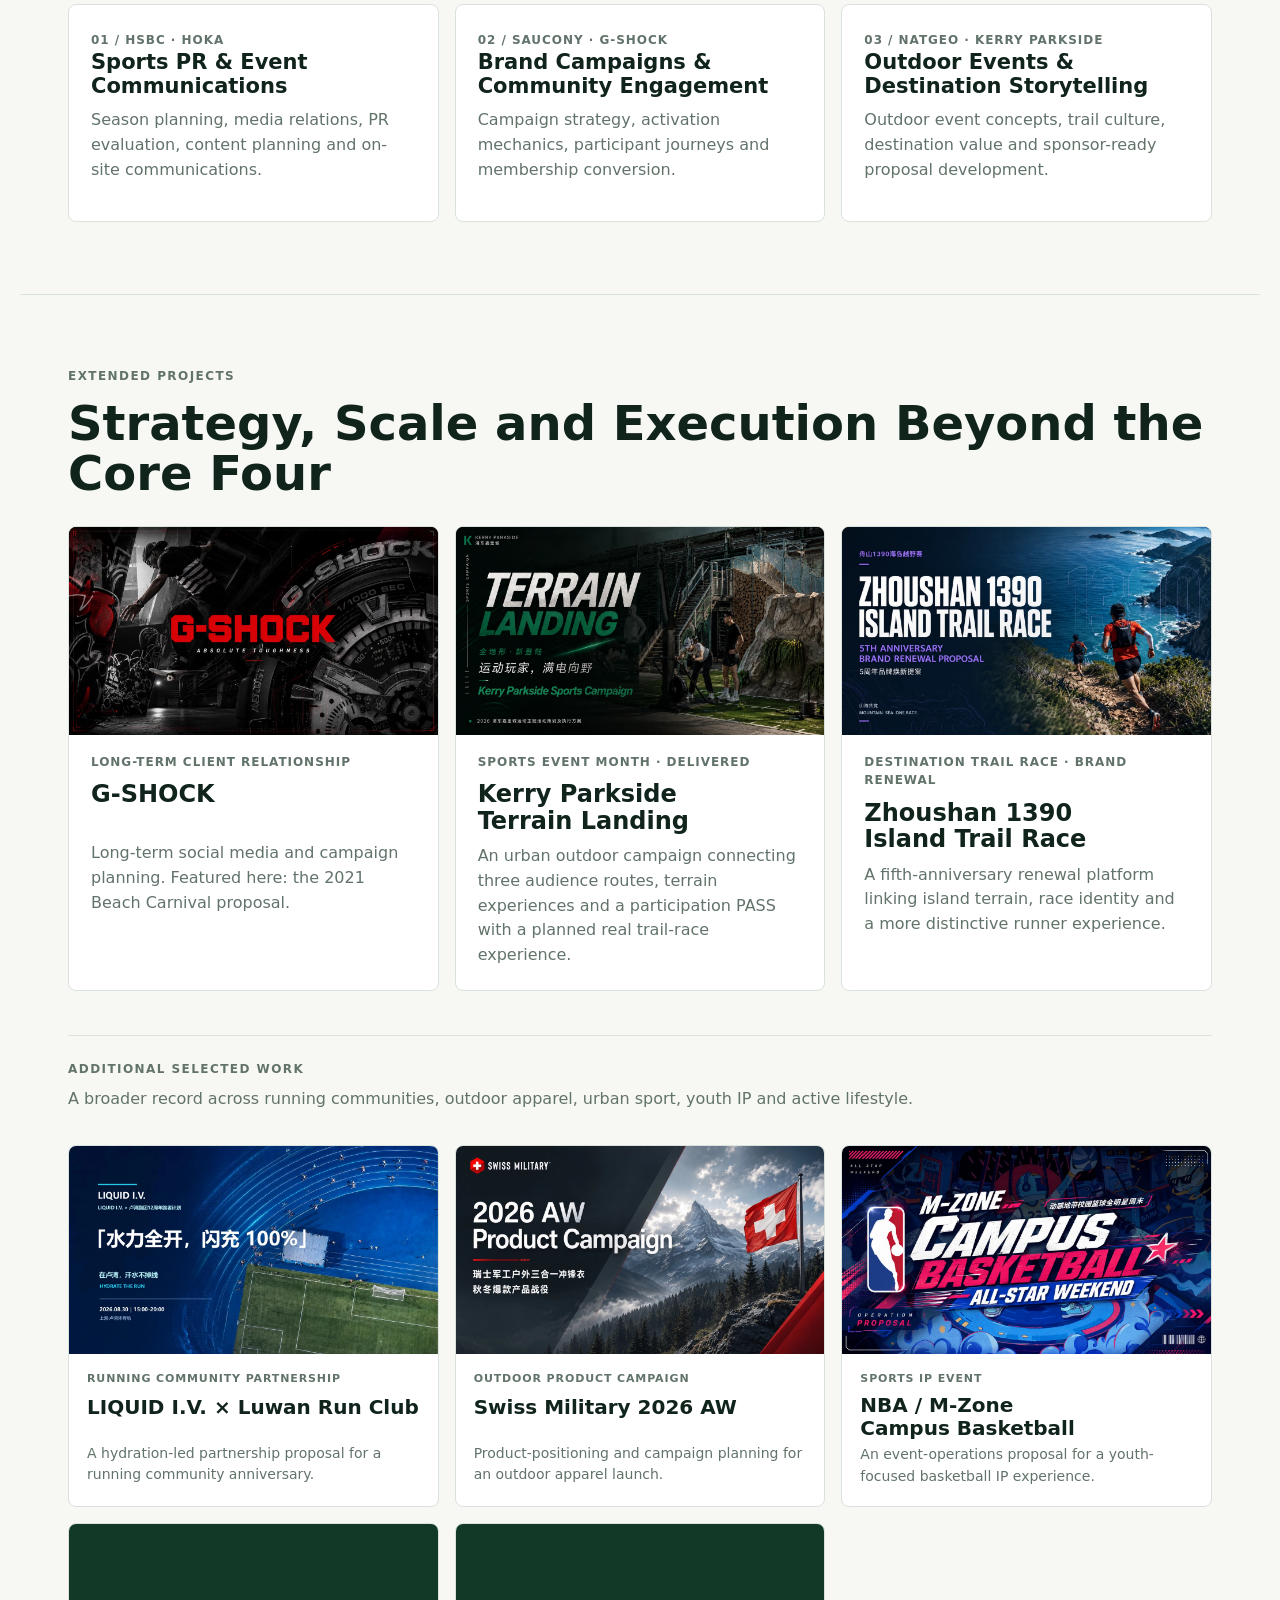
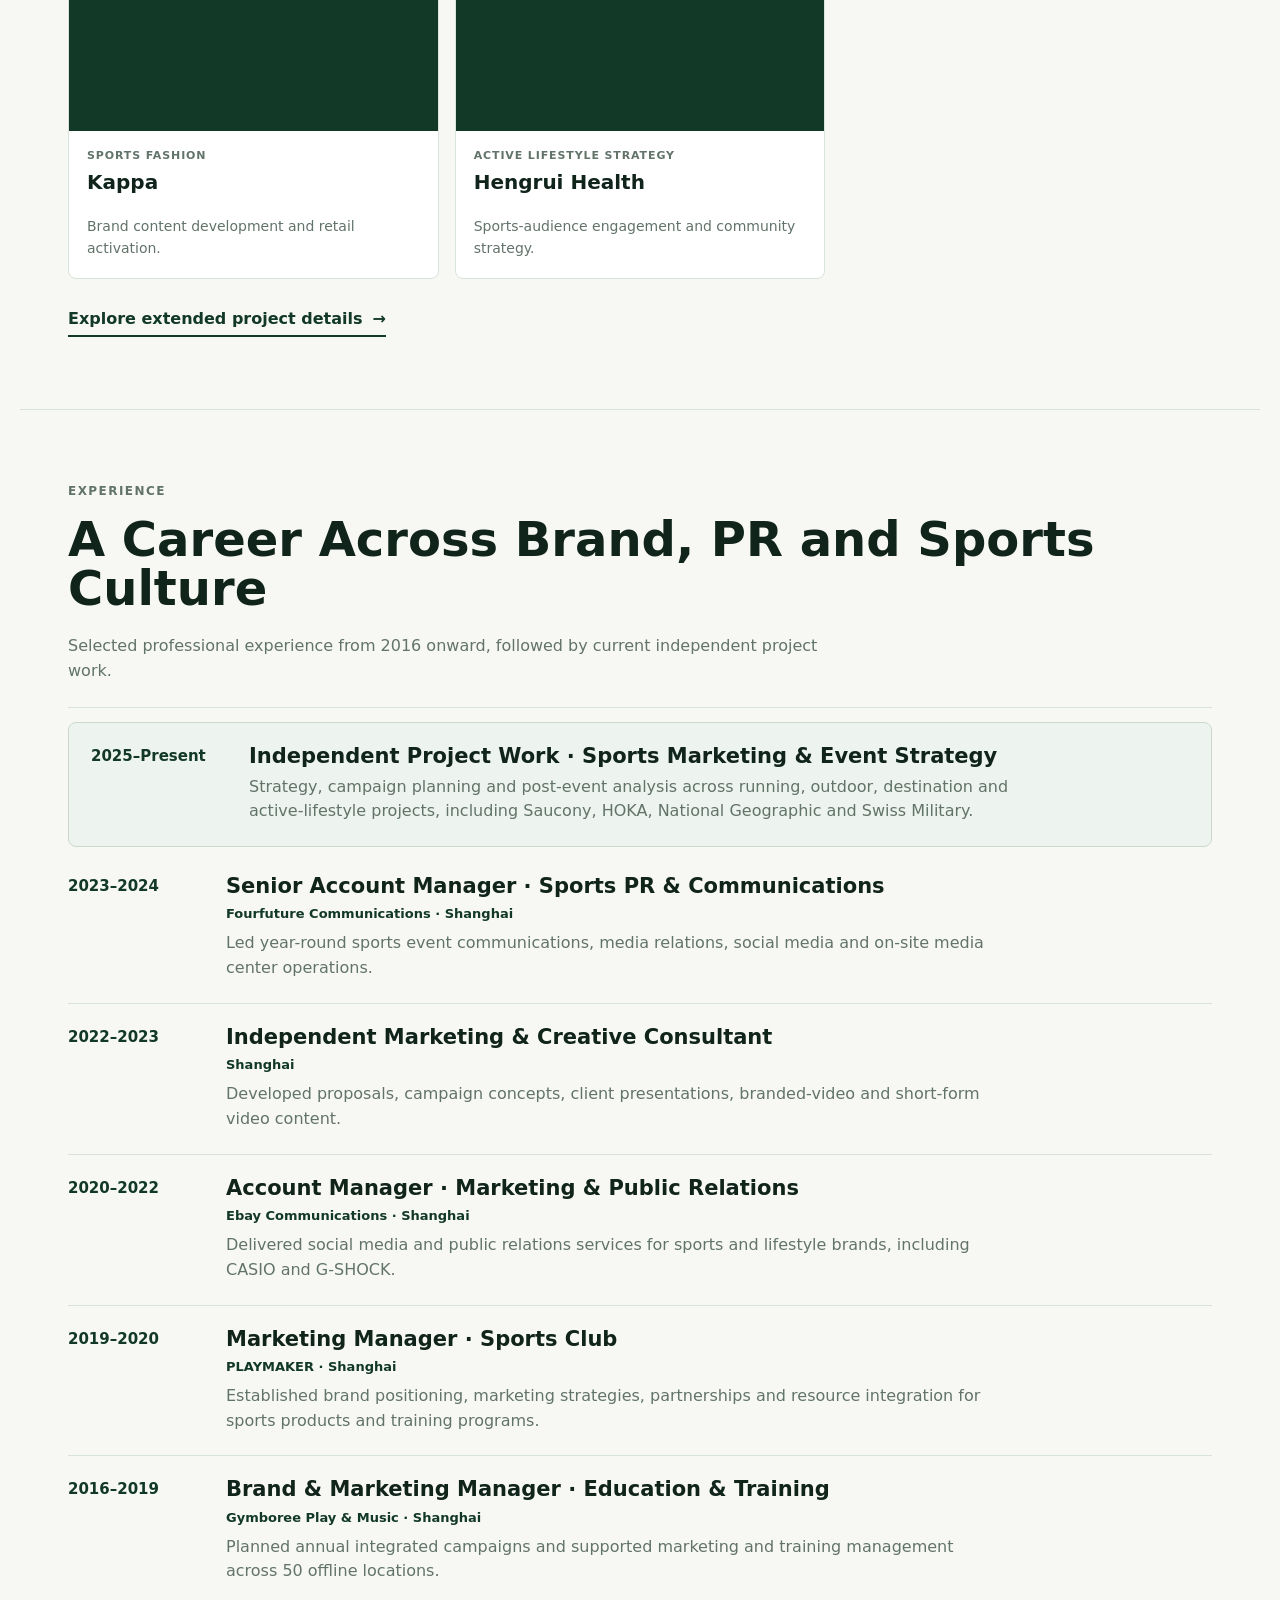
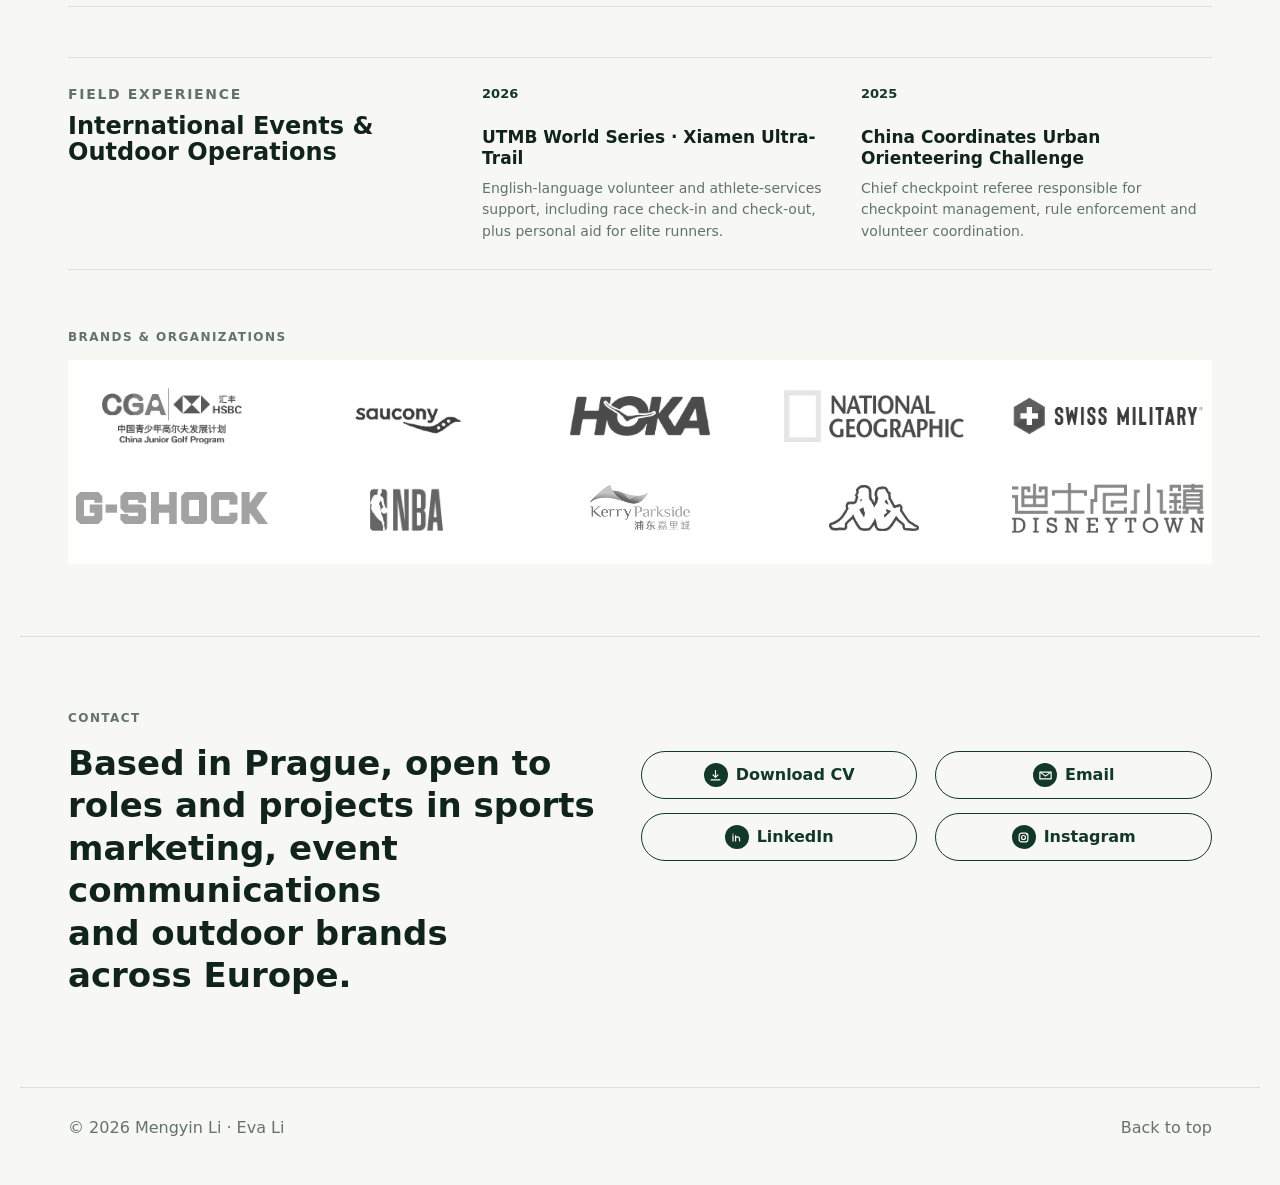
==== commit 9b8d08a7: "Improve mobile navigation and project image browsing" ====
--- a/index.html
+++ b/index.html
@@ -17,7 +17,7 @@
     <meta name="twitter:title" content="Mengyin Li | Sports Marketing & Event Strategy">
     <meta name="twitter:description" content="Sports marketing and event strategy for running and outdoor culture.">
     <meta name="twitter:image" content="https://mengyin0101-coder.github.io/assets/images/mount-shirouma-hero.jpg">
-    <link rel="stylesheet" href="styles.css?v=portfolio11">
+    <link rel="stylesheet" href="styles.css?v=portfolio13">
   </head>
   <body>
     <header class="site-header">
@@ -50,7 +50,7 @@
           <p class="hero-intro lang-zh-only">为体育品牌、赛事与户外项目，把参与体验沉淀为有共鸣的品牌故事。</p>
           <div class="hero-actions">
             <a class="button primary" href="#projects"><span class="lang-en-only">View Projects</span><span class="lang-zh-only">查看项目</span></a>
-            <a class="button" href="case-studies.html"><span class="lang-en-only">Case Studies</span><span class="lang-zh-only">完整案例</span></a>
+            <a class="button" href="assets/documents/Mengyin_Li_CV.pdf?v=20260927" download><span class="lang-en-only">Download CV</span><span class="lang-zh-only">下载 CV</span></a>
           </div>
           <div class="hero-facts" aria-label="Profile highlights">
             <span><strong>10+</strong><small class="lang-en-only">Years in marketing</small><small class="lang-zh-only">年营销传播经验</small></span>
@@ -314,8 +314,8 @@
 
     <footer class="site-footer">
       <p>© <span id="year"></span> Mengyin Li · Eva Li</p>
-      <a href="#home">Back to top</a>
+      <a href="#home"><span class="lang-en-only">Back to top</span><span class="lang-zh-only">返回顶部</span></a>
     </footer>
-    <script src="script.js?v=portfolio6"></script>
+    <script src="script.js?v=portfolio13"></script>
   </body>
 </html>
--- a/styles.css
+++ b/styles.css
@@ -2164,3 +2164,76 @@
     object-fit: contain;
   }
 }
+
+/* Project-scoped image browsing with touch-sized controls. */
+body.lightbox-open { overflow: hidden; }
+.image-lightbox img { height: auto; max-height: 64vh; }
+.lightbox-navigation {
+  display: grid;
+  grid-template-columns: 1fr auto 1fr;
+  align-items: center;
+  gap: 12px;
+  margin-top: 14px;
+}
+.lightbox-navigation button {
+  min-height: 44px;
+  border: 1px solid #63736a;
+  border-radius: 6px;
+  padding: 8px 14px;
+  background: transparent;
+  color: white;
+  font: inherit;
+  font-size: 14px;
+  cursor: pointer;
+}
+.lightbox-prev { justify-self: start; }
+.lightbox-next { justify-self: end; }
+.lightbox-count { color: #d9e2dc; font-size: 13px; font-variant-numeric: tabular-nums; }
+.lightbox-navigation button:hover { background: #234331; }
+.lightbox-navigation button:disabled { opacity: .4; cursor: default; }
+.image-lightbox button:focus-visible { outline: 2px solid var(--lime); outline-offset: 3px; }
+.lightbox-close { width: 44px; height: 44px; top: 0; }
+@media (max-width: 620px) {
+  .image-lightbox { padding: 48px 12px 16px; }
+  .image-lightbox img { height: auto; max-height: 48vh; }
+}
+
+/* Mobile project navigation stays below the main header. */
+@media (max-width: 980px) {
+  .case-index {
+    position: sticky;
+    top: var(--site-header-height, 76px);
+    z-index: 8;
+    display: flex;
+    gap: 8px;
+    padding: 10px 18px;
+    overflow-x: auto;
+    background: var(--bg);
+    scrollbar-width: thin;
+    overscroll-behavior-x: contain;
+  }
+  .case-index a {
+    display: flex;
+    flex: 0 0 auto;
+    gap: 7px;
+    min-height: 44px;
+    padding: 8px 12px;
+    align-items: center;
+    transform: none;
+  }
+  .case-index a > span { font-size: 11px; }
+  .case-index a strong,
+  body.is-zh .case-index a strong {
+    font-size: 13px;
+    line-height: 1.4;
+    white-space: nowrap;
+  }
+  .case-index a small { display: none !important; }
+  .case-study {
+    scroll-margin-top: calc(var(--site-header-height, 76px) + var(--case-index-height, 65px) + 20px);
+  }
+  .hero { gap: 28px; }
+  .hero-visual { min-height: 280px; }
+}
+.image-lightbox img { touch-action: pan-y pinch-zoom; user-select: none; -webkit-user-drag: none; }
+@media (prefers-reduced-motion: reduce) { html { scroll-behavior: auto; } }
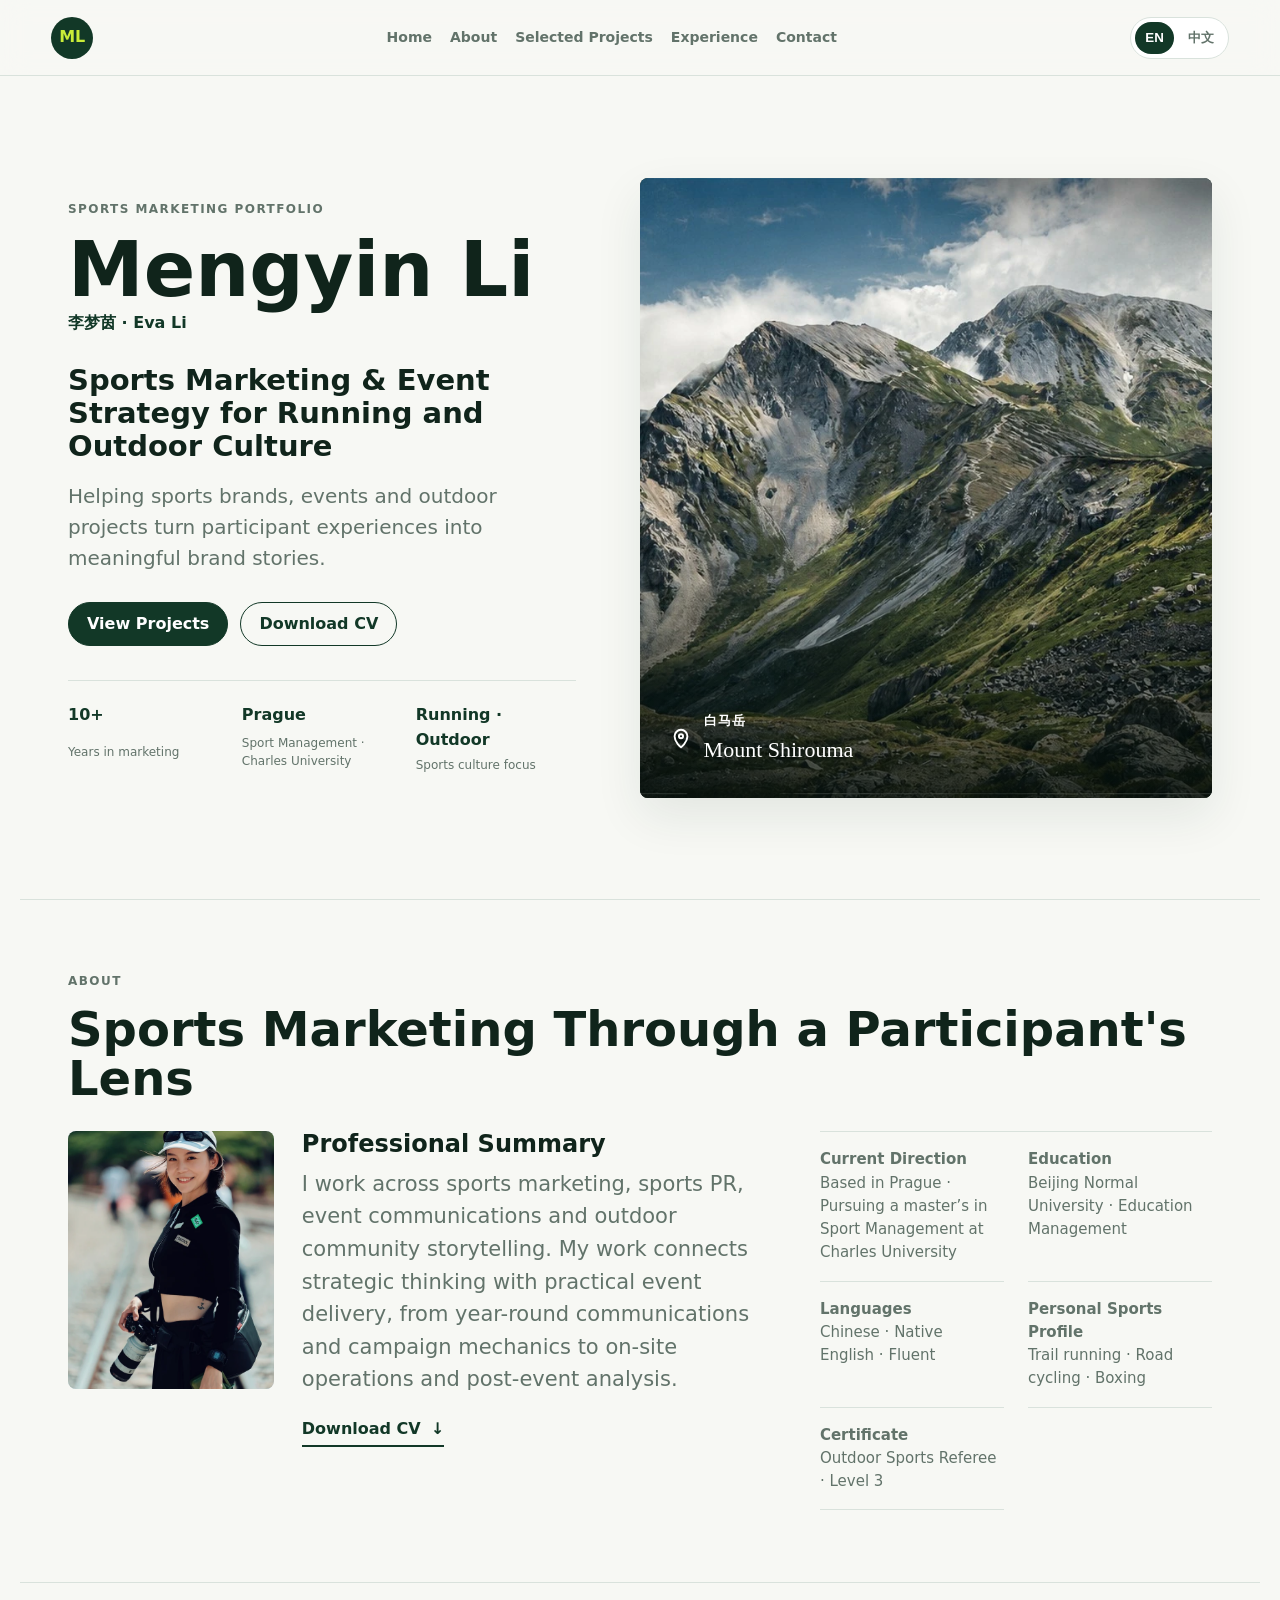
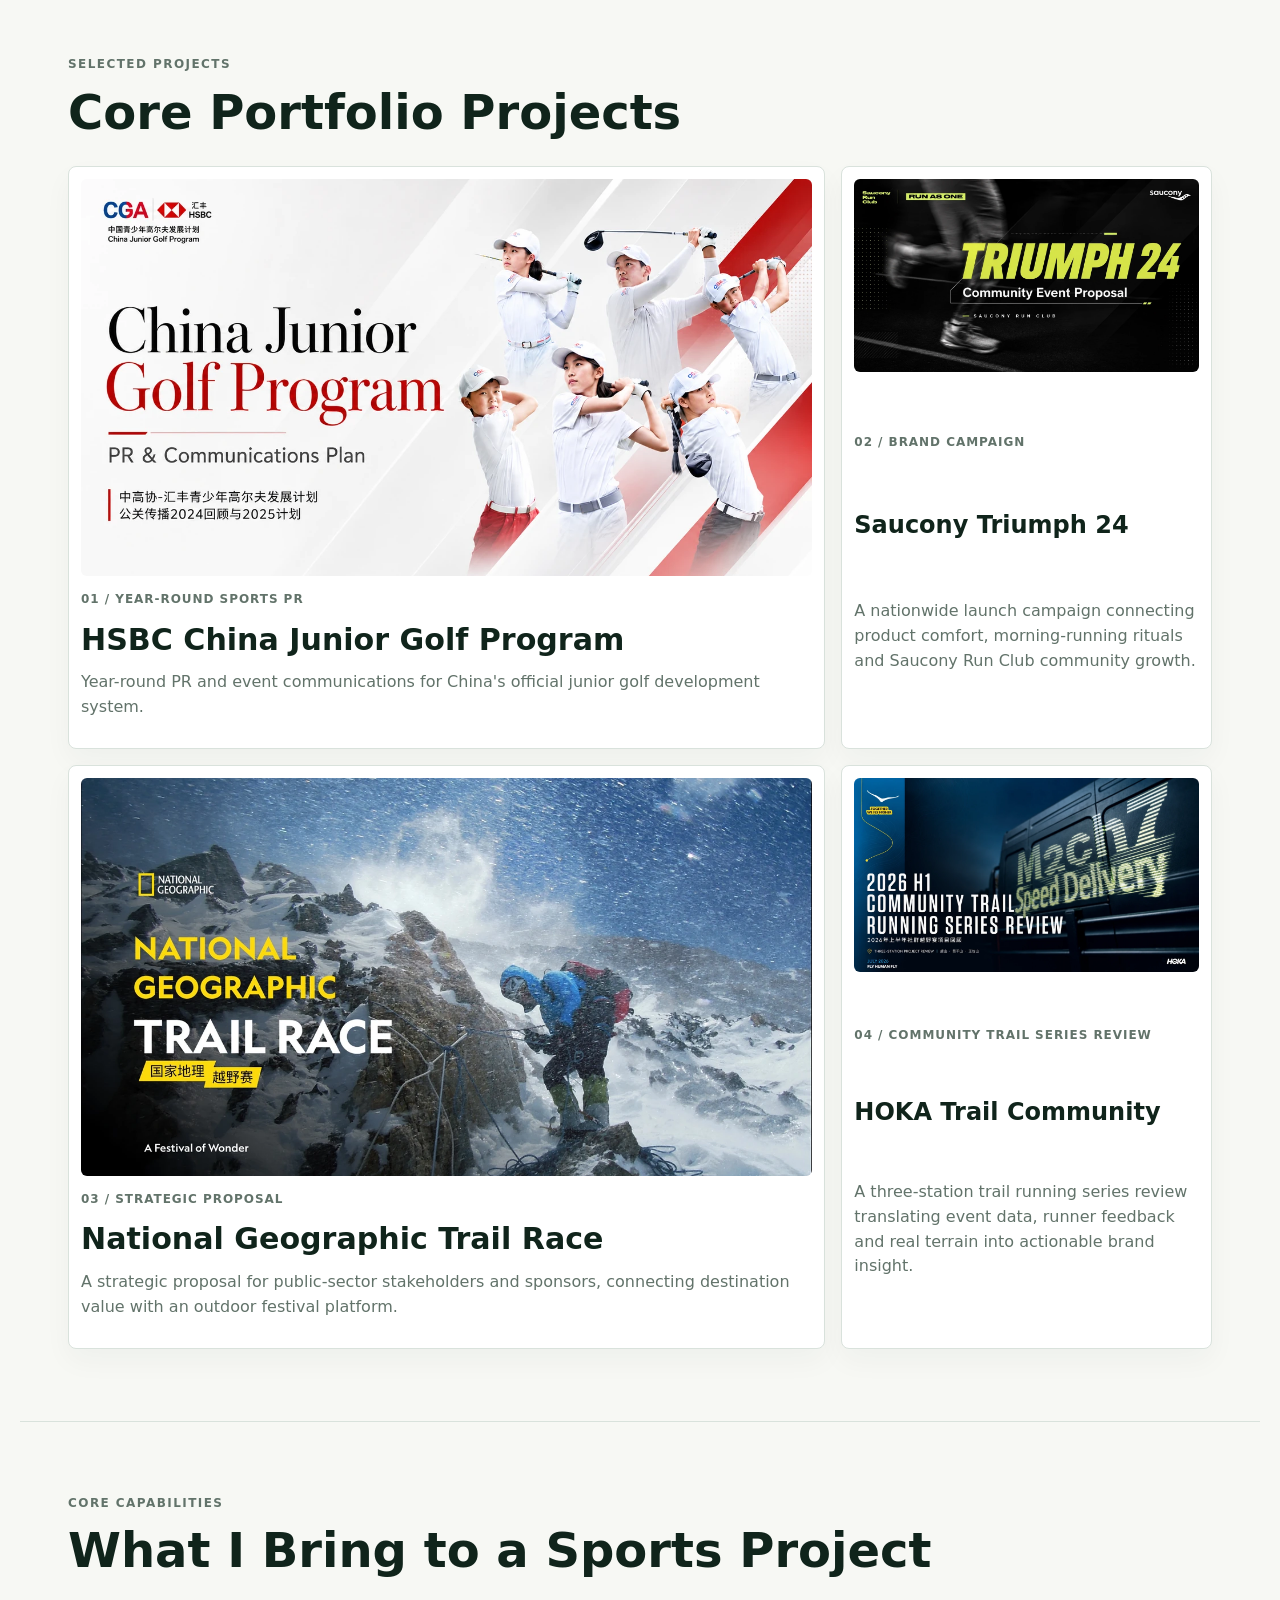
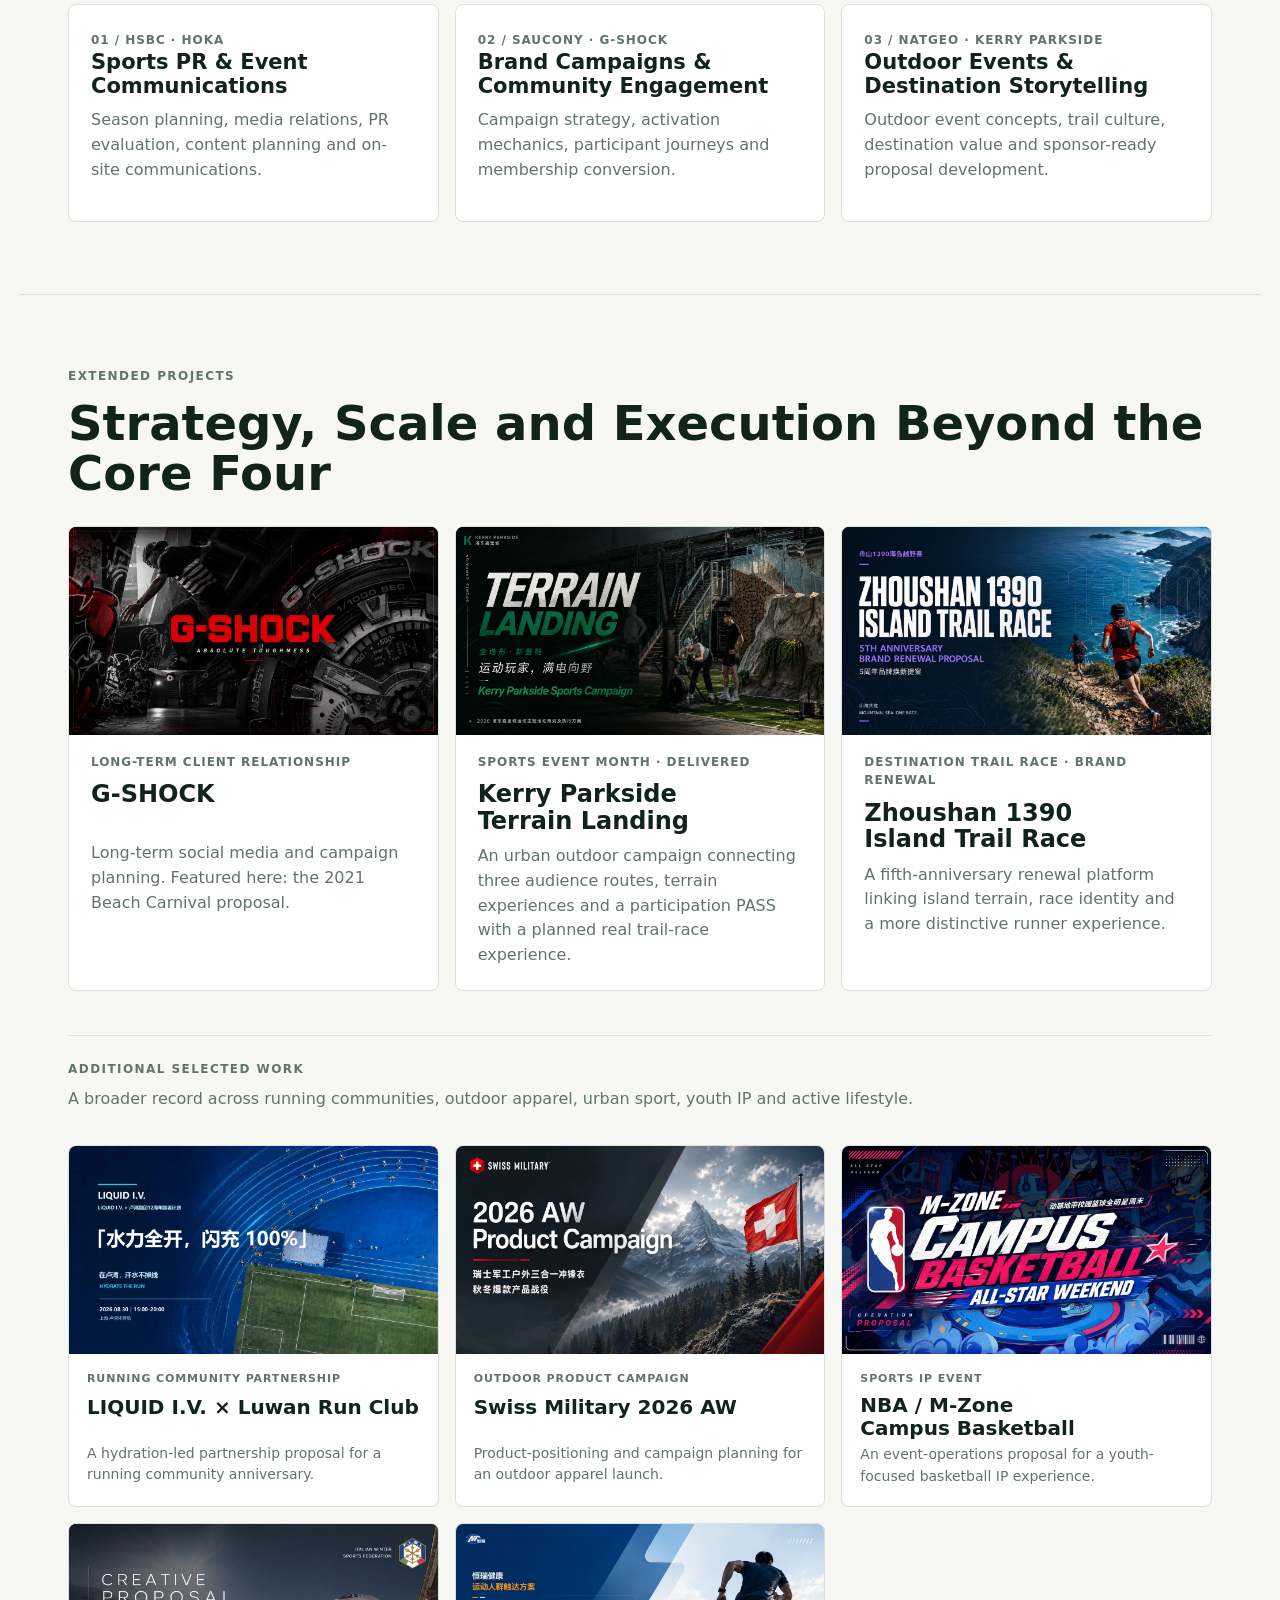
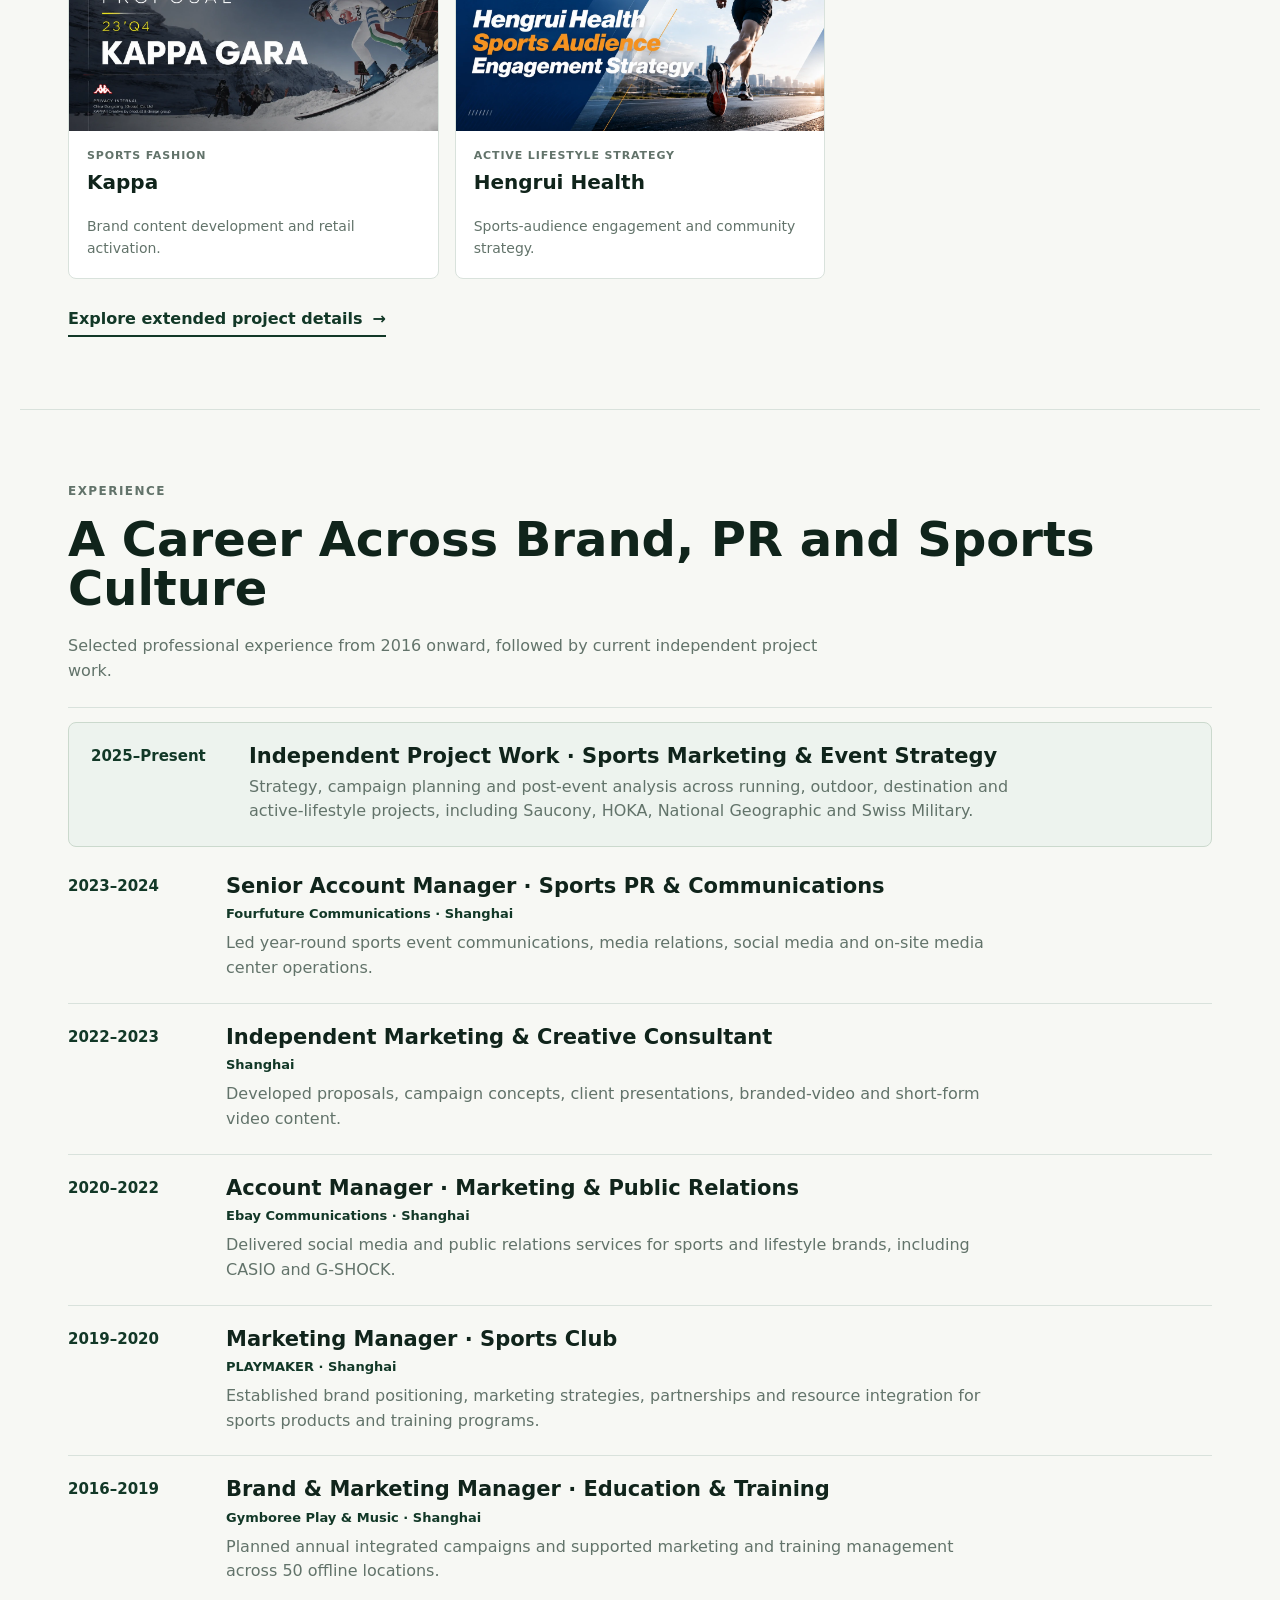
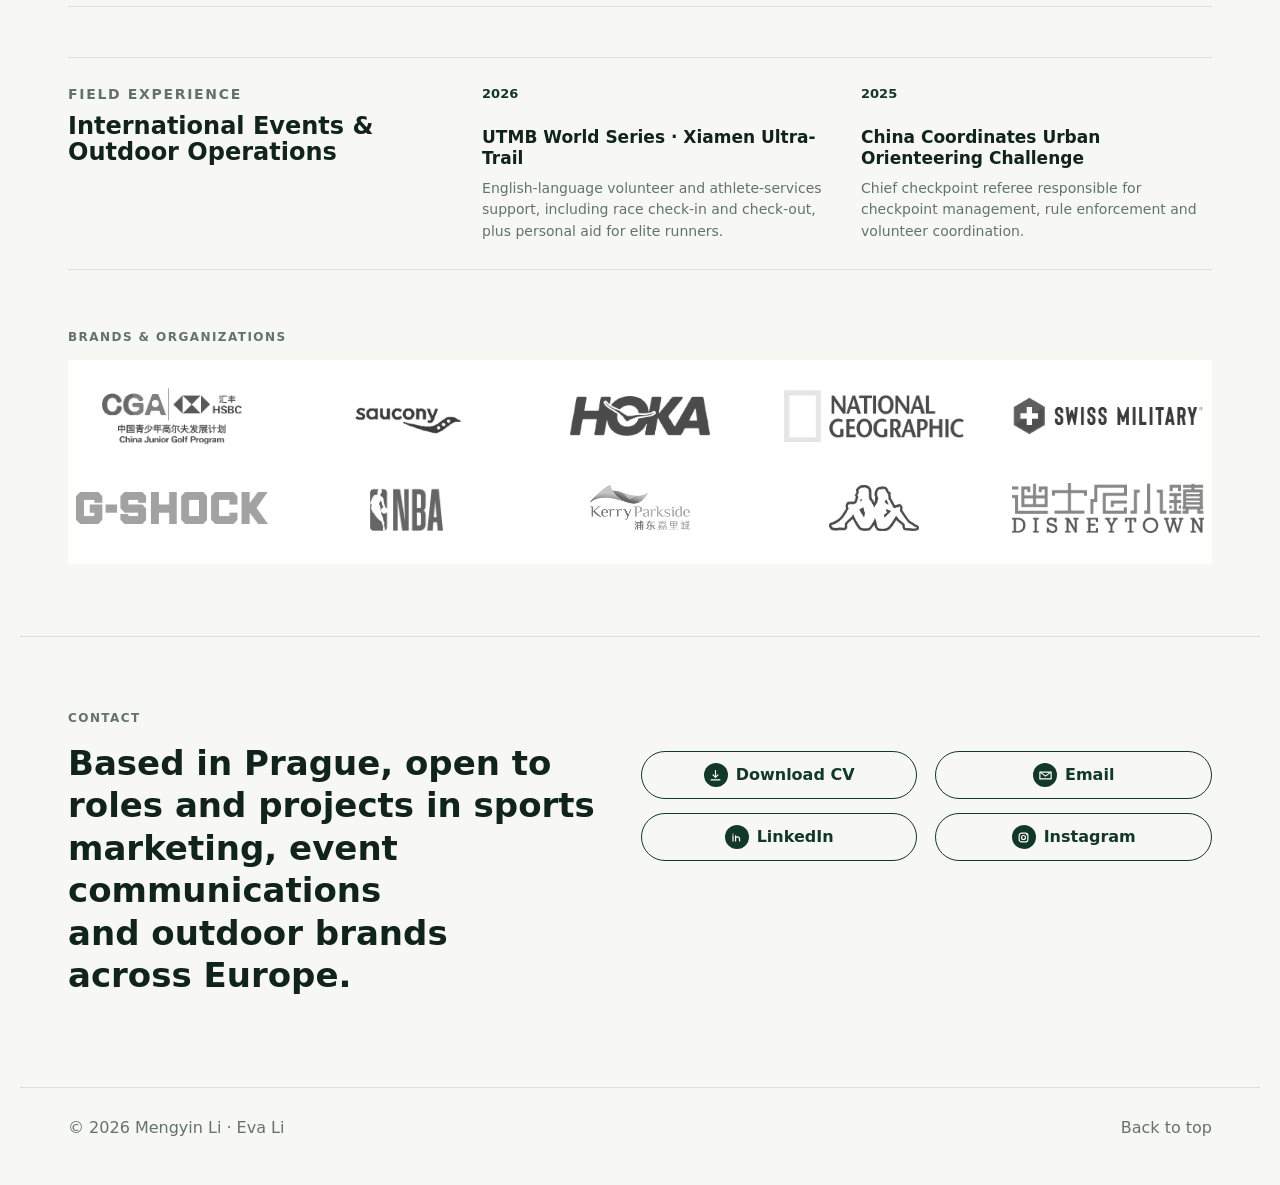
==== commit 84dd2fd8: "Update canonical and social links for renamed Pages repository" ====
--- a/index.html
+++ b/index.html
@@ -6,17 +6,17 @@
     <title>Mengyin Li | Sports Marketing Portfolio</title>
     <meta name="description" content="Sports marketing and event strategy portfolio for Mengyin Li, focused on running, outdoor culture, sports PR and brand community storytelling.">
     <meta name="theme-color" content="#0e3b2c">
-    <link rel="canonical" href="https://mengyin0101-coder.github.io/">
+    <link rel="canonical" href="https://mengyin0101-coder.github.io/mengyin.github.io/">
     <meta property="og:type" content="website">
     <meta property="og:title" content="Mengyin Li | Sports Marketing & Event Strategy">
     <meta property="og:description" content="Sports marketing and event strategy for running and outdoor culture.">
-    <meta property="og:url" content="https://mengyin0101-coder.github.io/">
-    <meta property="og:image" content="https://mengyin0101-coder.github.io/assets/images/mount-shirouma-hero.jpg">
+    <meta property="og:url" content="https://mengyin0101-coder.github.io/mengyin.github.io/">
+    <meta property="og:image" content="https://mengyin0101-coder.github.io/mengyin.github.io/assets/images/mount-shirouma-hero.jpg">
     <meta property="og:image:alt" content="Mountain landscape from Mengyin Li's outdoor sports marketing portfolio">
     <meta name="twitter:card" content="summary_large_image">
     <meta name="twitter:title" content="Mengyin Li | Sports Marketing & Event Strategy">
     <meta name="twitter:description" content="Sports marketing and event strategy for running and outdoor culture.">
-    <meta name="twitter:image" content="https://mengyin0101-coder.github.io/assets/images/mount-shirouma-hero.jpg">
+    <meta name="twitter:image" content="https://mengyin0101-coder.github.io/mengyin.github.io/assets/images/mount-shirouma-hero.jpg">
     <link rel="stylesheet" href="styles.css?v=portfolio13">
   </head>
   <body>
